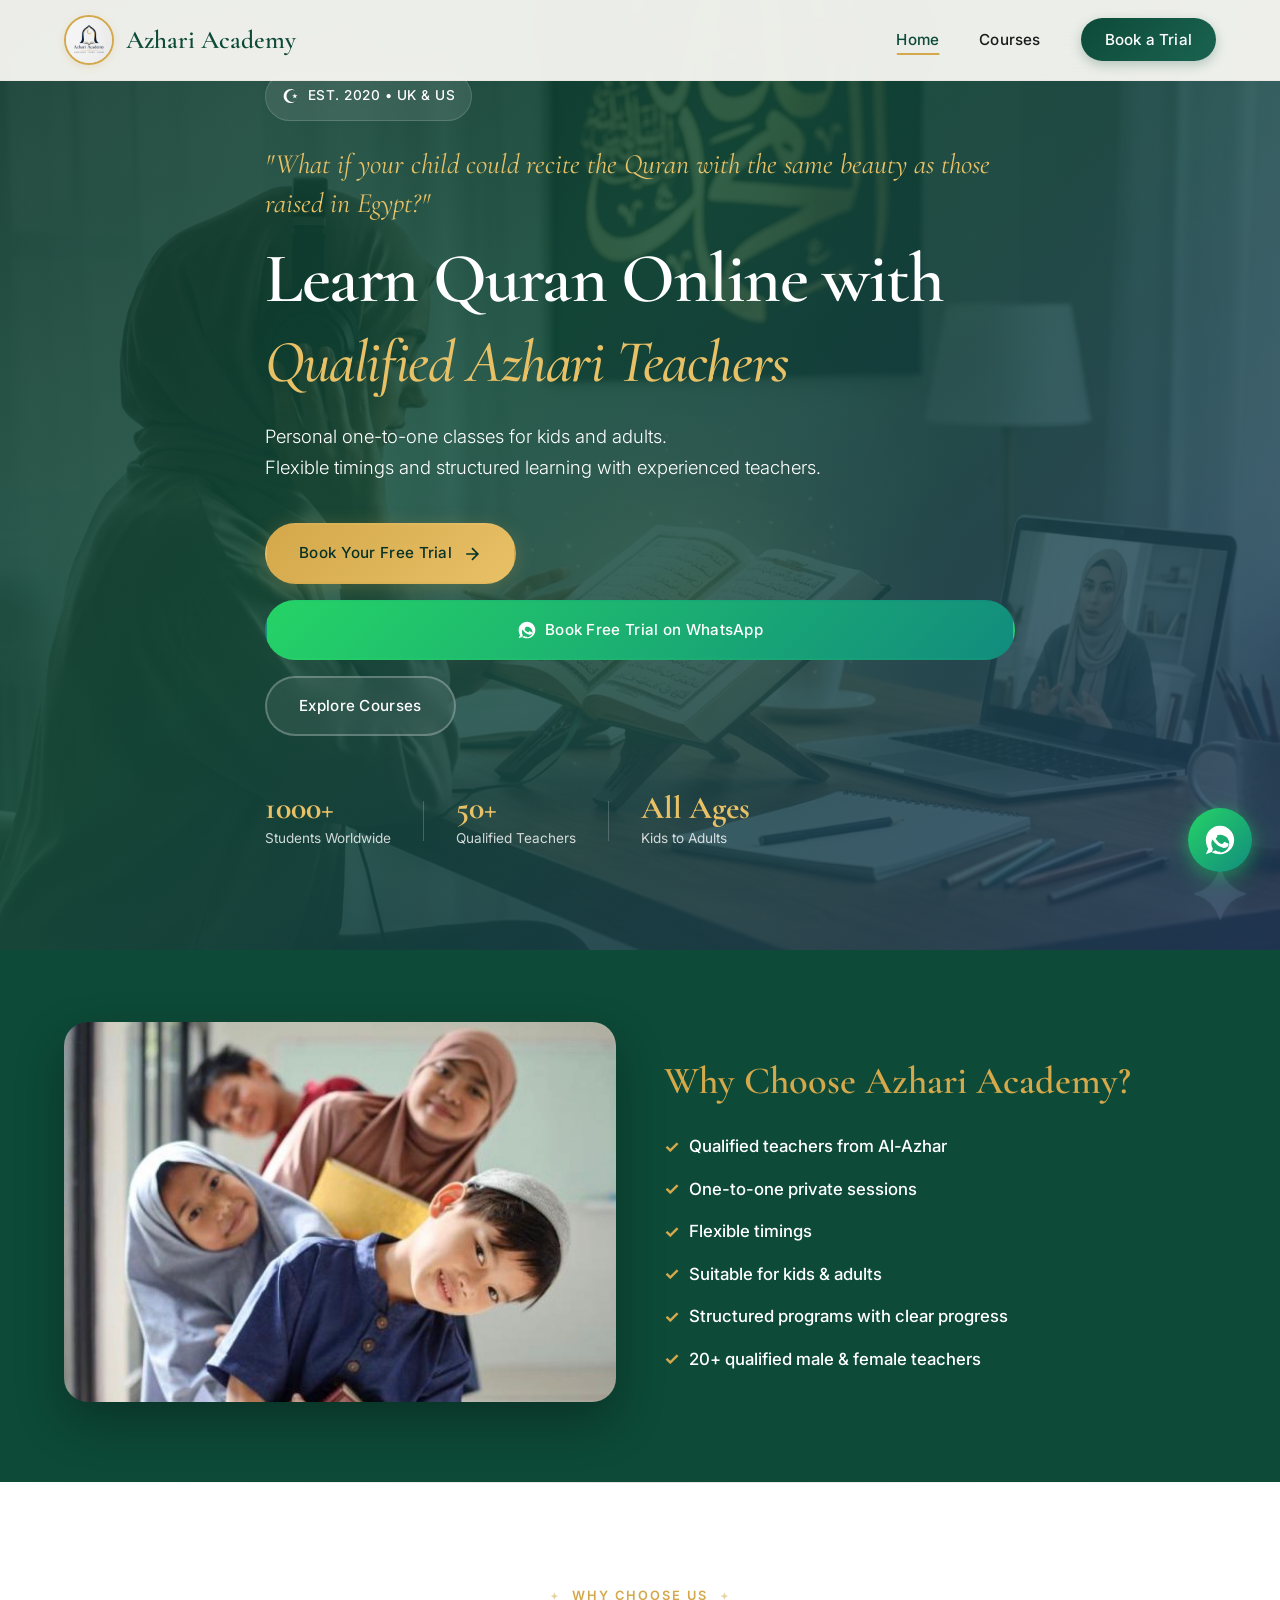
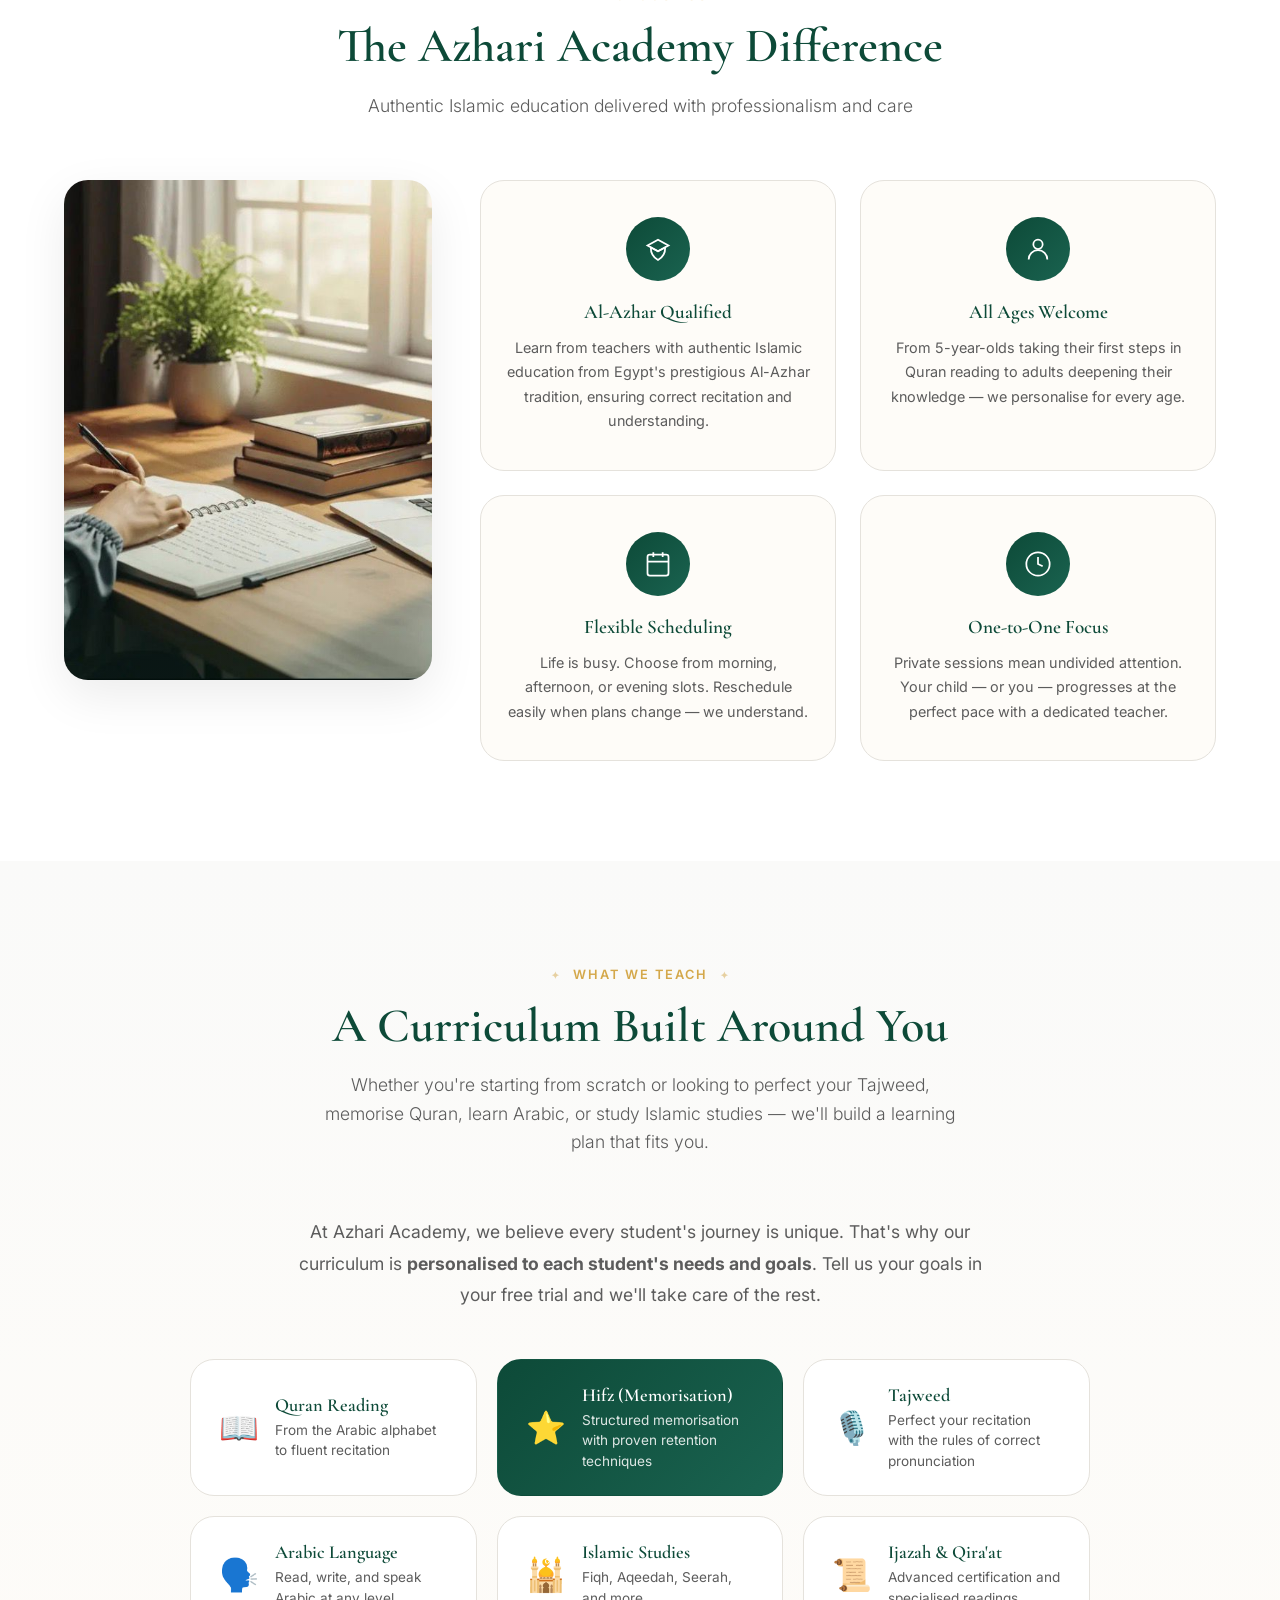
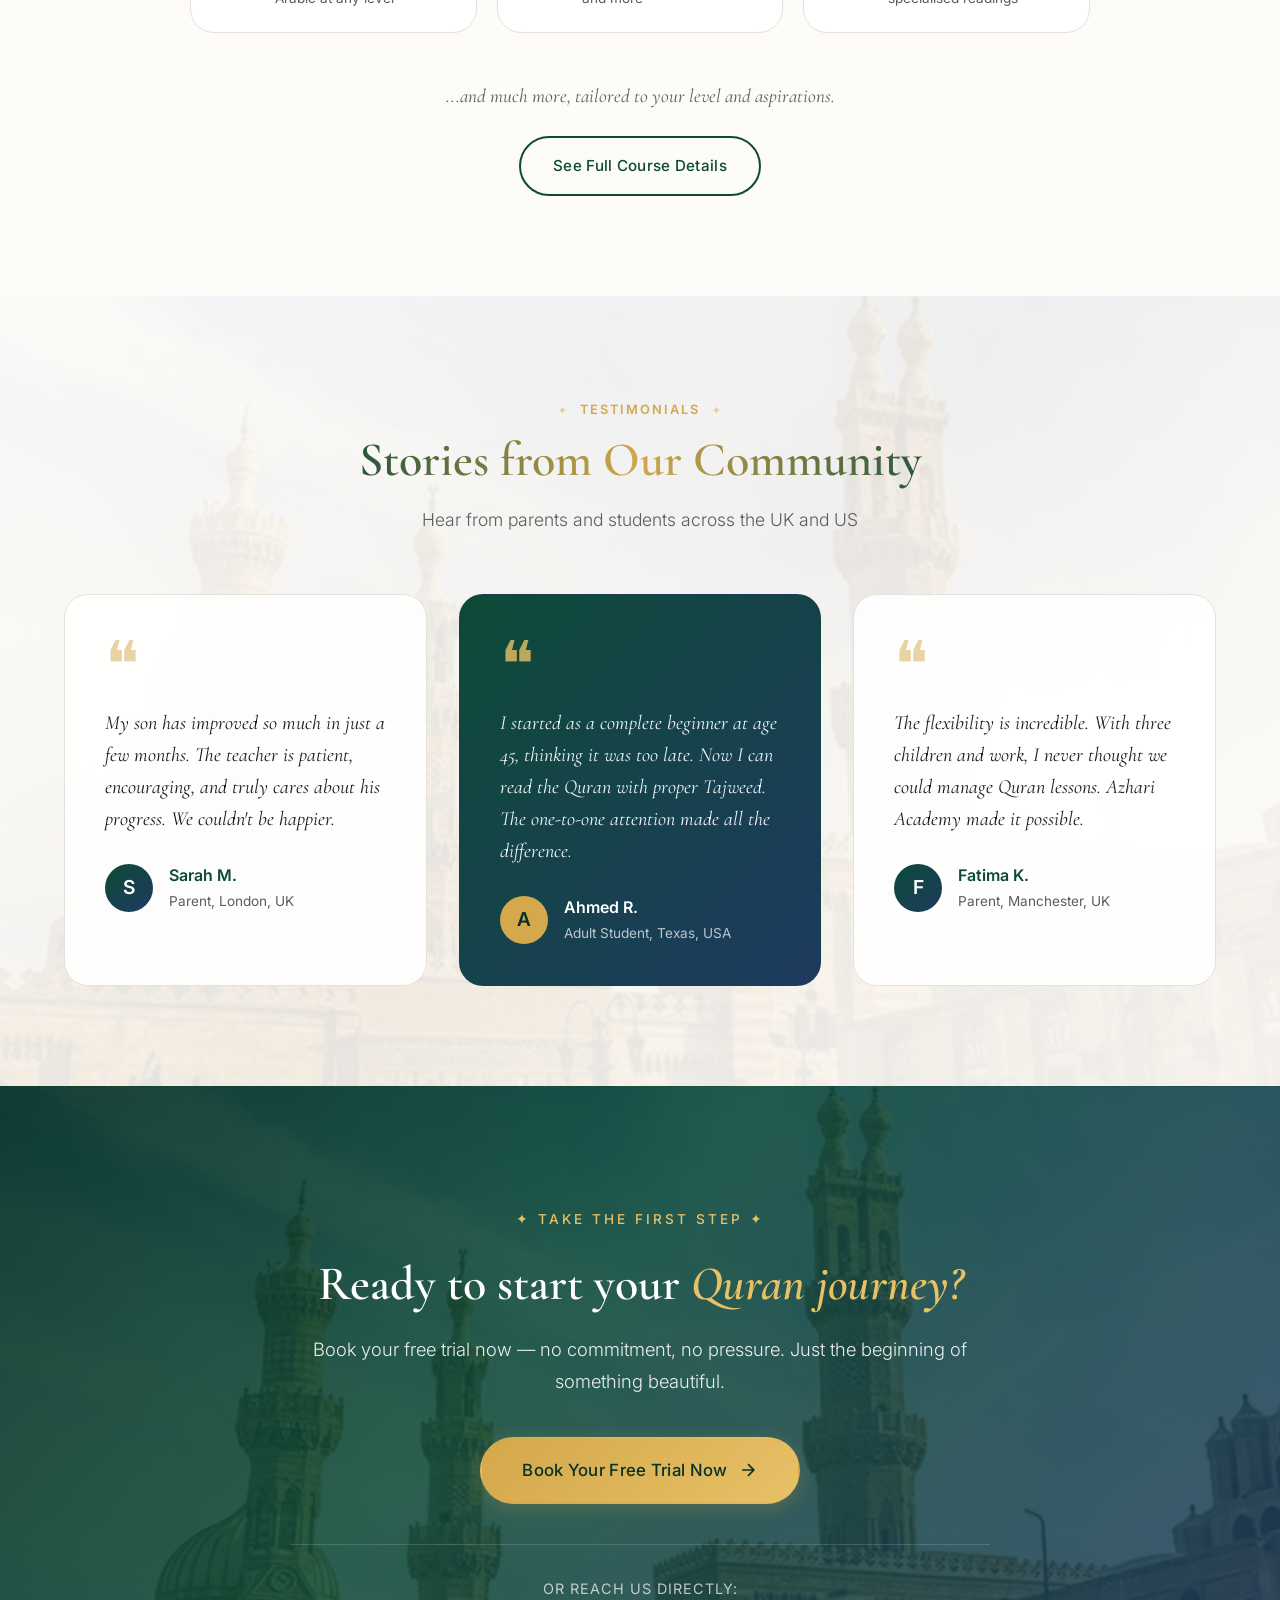
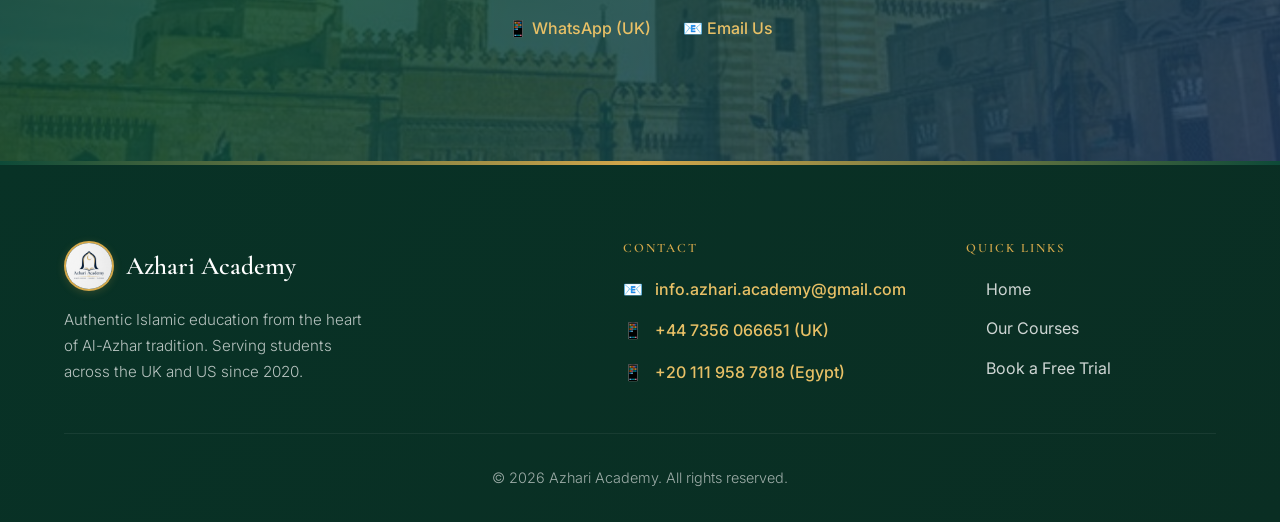
==== index.html @ 18306b1f "new changes" ====
<!DOCTYPE html>
<html lang="en">
<head>
    <meta charset="UTF-8">
    <meta name="viewport" content="width=device-width, initial-scale=1.0">
    <title>Azhari Academy — Learn Quran & Arabic Online</title>
    <meta name="description" content="Azhari Academy offers online Quran and Arabic courses with qualified Egyptian teachers. Book a free trial session today.">
    
    <!-- Open Graph -->
    <meta property="og:title" content="Azhari Academy — Learn Quran & Arabic Online">
    <meta property="og:description" content="Online Quran and Arabic courses with qualified Egyptian teachers. Free trial available.">
    <meta property="og:type" content="website">
    <meta property="og:url" content="https://azhariacademy.com">
    
    <link rel="stylesheet" href="css/style.css">
    <link rel="preconnect" href="https://fonts.googleapis.com">
    <link rel="preconnect" href="https://fonts.gstatic.com" crossorigin>
    <link href="https://fonts.googleapis.com/css2?family=Cormorant+Garamond:ital,wght@0,400;0,500;0,600;0,700;1,400&family=Inter:wght@300;400;500;600&family=Amiri:ital,wght@0,400;0,700;1,400&display=swap" rel="stylesheet">
</head>
<body>
    <!-- Navigation -->
    <nav class="navbar">
        <div class="container">
            <a href="index.html" class="logo">
                <img src="images/logo.jpeg" alt="Azhari Academy Logo" class="logo-img">
                <span class="logo-text">Azhari Academy</span>
            </a>
            <ul class="nav-links">
                <li><a href="index.html" class="active">Home</a></li>
                <li><a href="courses.html">Courses</a></li>
                <li><a href="book.html" class="btn-nav">Book a Trial</a></li>
            </ul>
            <button class="mobile-menu-btn" aria-label="Menu">☰</button>
        </div>
    </nav>

    <!-- Hero Section -->
    <section class="hero" id="hero">
        <div class="hero-bg-image" style="background-image: url('images/new_image_4.jpeg');"></div>
        <div class="hero-overlay-dark"></div>
        <div class="container">
            <div class="hero-content">
                <div class="hero-badge breathing float-gentle">
                    <span class="badge-icon">☪</span>
                    <span>Est. 2020 • UK & US</span>
                </div>
                <p class="hero-hook">"What if your child could recite the Quran with the same beauty as those raised in Egypt?"</p>
                <h1 class="text-reveal">Learn Quran Online with <span class="highlight">Qualified Azhari Teachers</span></h1>
                <p class="hero-subtitle">Personal one-to-one classes for kids and adults.<br>Flexible timings and structured learning with experienced teachers.</p>
                <div class="hero-cta">
                    <a href="book.html" class="btn btn-primary liquid-btn" id="hero-cta-primary">
                        <span>Book Your Free Trial</span>
                        <svg width="20" height="20" viewBox="0 0 24 24" fill="none" stroke="currentColor" stroke-width="2"><path d="M5 12h14M12 5l7 7-7 7"/></svg>
                    </a>
                    <a href="https://wa.me/447356066651" class="btn btn-whatsapp liquid-btn" id="hero-cta-whatsapp" target="_blank">
                        <svg width="20" height="20" viewBox="0 0 24 24" fill="currentColor"><path d="M17.472 14.382c-.297-.149-1.758-.867-2.03-.967-.273-.099-.471-.148-.67.15-.197.297-.767.966-.94 1.164-.173.199-.347.223-.644.075-.297-.15-1.255-.463-2.39-1.475-.883-.788-1.48-1.761-1.653-2.059-.173-.297-.018-.458.13-.606.134-.133.298-.347.446-.52.149-.174.198-.298.298-.497.099-.198.05-.371-.025-.52-.075-.149-.669-1.612-.916-2.207-.242-.579-.487-.5-.669-.51-.173-.008-.371-.01-.57-.01-.198 0-.52.074-.792.372-.272.297-1.04 1.016-1.04 2.479 0 1.462 1.065 2.875 1.213 3.074.149.198 2.096 3.2 5.077 4.487.709.306 1.262.489 1.694.625.712.227 1.36.195 1.871.118.571-.085 1.758-.719 2.006-1.413.248-.694.248-1.289.173-1.413-.074-.124-.272-.198-.57-.347m-5.421 5.839h-.004c-1.107 0-2.197-.294-3.152-.851l-.226-.134-2.347 1.21.625-2.421-.148-.236c-.589-.965-.903-2.091-.903-3.262 0-3.483 2.836-6.318 6.318-6.318 1.688 0 3.273.658 4.466 1.851 1.193 1.193 1.85 2.778 1.85 4.465 0 3.488-2.835 6.323-6.323 6.323M12 2C6.486 2 2 6.486 2 12c0 2.21.593 4.32 1.688 6.148L2 22l4.04-1.606C7.74 21.426 9.816 22 12 22c5.514 0 10-4.486 10-10S17.514 2 12 2"/></svg>
                        <span>Book Free Trial on WhatsApp</span>
                    </a>
                    <a href="courses.html" class="btn btn-secondary liquid-btn" id="hero-cta-secondary">
                        <span>Explore Courses</span>
                    </a>
                </div>
                <div class="hero-stats parallax-container">
                    <div class="stat depth-layer-1">
                        <span class="stat-number">1000+</span>
                        <span class="stat-label">Students Worldwide</span>
                    </div>
                    <div class="stat-divider depth-layer-2"></div>
                    <div class="stat depth-layer-3">
                        <span class="stat-number">50+</span>
                        <span class="stat-label">Qualified Teachers</span>
                    </div>
                    <div class="stat-divider depth-layer-2"></div>
                    <div class="stat depth-layer-1">
                        <span class="stat-number">All Ages</span>
                        <span class="stat-label">Kids to Adults</span>
                    </div>
                </div>
            </div>
        </div>
    </section>

    <!-- Why Choose Quick Section -->
    <section class="why-choose-quick" id="why-choose">
        <div class="container why-choose-inner">
            <div class="why-choose-image-col">
                <img src="images/new_image_2.jpeg" alt="Happy students learning with their teacher" loading="lazy">
            </div>
            <div class="why-choose-text-col">
                <h2>Why Choose Azhari Academy?</h2>
                <ul class="why-choose-list stagger-children">
                    <li>Qualified teachers from Al-Azhar</li>
                    <li>One-to-one private sessions</li>
                    <li>Flexible timings</li>
                    <li>Suitable for kids &amp; adults</li>
                    <li>Structured programs with clear progress</li>
                    <li>20+ qualified male &amp; female teachers</li>
                </ul>
            </div>
        </div>
    </section>

    <!-- Why Azhari Academy -->
    <section class="features" id="features">
        <div class="container">
            <div class="section-header">
                <span class="section-subtitle">Why Choose Us</span>
                <h2 class="section-title">The Azhari Academy Difference</h2>
                <p class="section-desc">Authentic Islamic education delivered with professionalism and care</p>
            </div>
            <div class="features-with-image">
                <div class="features-image-col">
                    <img src="images/new_image_1.jpeg" alt="Student studying Quran online" class="features-photo" loading="lazy">
                    <div class="features-image-overlay"></div>
                </div>
                <div class="features-grid stagger-children">
                    <div class="feature-card magnetic-btn" id="feature-azhar">
                        <div class="feature-icon-wrapper">
                            <div class="feature-icon">
                                <svg viewBox="0 0 24 24" fill="none" stroke="currentColor" stroke-width="1.5"><path d="M12 14l9-5-9-5-9 5 9 5z"/><path d="M12 14l6.16-3.422A12.083 12.083 0 0112 21.5a12.083 12.083 0 01-6.16-10.922L12 14z"/></svg>
                            </div>
                            <div class="feature-glow"></div>
                        </div>
                        <h3>Al-Azhar Qualified</h3>
                        <p>Learn from teachers with authentic Islamic education from Egypt's prestigious Al-Azhar tradition, ensuring correct recitation and understanding.</p>
                    </div>
                    <div class="feature-card magnetic-btn" id="feature-ages">
                        <div class="feature-icon-wrapper">
                            <div class="feature-icon">
                                <svg viewBox="0 0 24 24" fill="none" stroke="currentColor" stroke-width="1.5"><circle cx="12" cy="8" r="4"/><path d="M20 21a8 8 0 10-16 0"/></svg>
                            </div>
                            <div class="feature-glow"></div>
                        </div>
                        <h3>All Ages Welcome</h3>
                        <p>From 5-year-olds taking their first steps in Quran reading to adults deepening their knowledge — we personalise for every age.</p>
                    </div>
                    <div class="feature-card magnetic-btn" id="feature-schedule">
                        <div class="feature-icon-wrapper">
                            <div class="feature-icon">
                                <svg viewBox="0 0 24 24" fill="none" stroke="currentColor" stroke-width="1.5"><rect x="3" y="4" width="18" height="18" rx="2"/><path d="M16 2v4M8 2v4M3 10h18"/></svg>
                            </div>
                            <div class="feature-glow"></div>
                        </div>
                        <h3>Flexible Scheduling</h3>
                        <p>Life is busy. Choose from morning, afternoon, or evening slots. Reschedule easily when plans change — we understand.</p>
                    </div>
                    <div class="feature-card magnetic-btn" id="feature-one-to-one">
                        <div class="feature-icon-wrapper">
                            <div class="feature-icon">
                                <svg viewBox="0 0 24 24" fill="none" stroke="currentColor" stroke-width="1.5"><circle cx="12" cy="12" r="10"/><path d="M12 6v6l4 2"/></svg>
                            </div>
                            <div class="feature-glow"></div>
                        </div>
                        <h3>One-to-One Focus</h3>
                        <p>Private sessions mean undivided attention. Your child — or you — progresses at the perfect pace with a dedicated teacher.</p>
                    </div>
                </div>
            </div>
        </div>
    </section>

    <!-- Courses Overview — Open-ended, Personalised -->
    <section class="courses-preview" id="courses-preview">
        <div class="container">
            <div class="section-header">
                <span class="section-subtitle">What We Teach</span>
                <h2 class="section-title">A Curriculum Built Around You</h2>
                <p class="section-desc">Whether you're starting from scratch or looking to perfect your Tajweed, memorise Quran, learn Arabic, or study Islamic studies — we'll build a learning plan that fits you.</p>
            </div>
            <div class="courses-flexible">
                <div class="courses-intro-text">
                    <p>At Azhari Academy, we believe every student's journey is unique. That's why our curriculum is <strong>personalised to each student's needs and goals</strong>. Tell us your goals in your free trial and we'll take care of the rest.</p>
                </div>
                <div class="courses-tags-grid">
                    <div class="course-tag" id="tag-reading">
                        <div class="course-tag-icon">📖</div>
                        <div class="course-tag-info">
                            <h3>Quran Reading</h3>
                            <p>From the Arabic alphabet to fluent recitation</p>
                        </div>
                    </div>
                    <div class="course-tag featured" id="tag-hifz">
                        <div class="course-tag-icon">⭐</div>
                        <div class="course-tag-info">
                            <h3>Hifz (Memorisation)</h3>
                            <p>Structured memorisation with proven retention techniques</p>
                        </div>
                    </div>
                    <div class="course-tag" id="tag-tajweed">
                        <div class="course-tag-icon">🎙️</div>
                        <div class="course-tag-info">
                            <h3>Tajweed</h3>
                            <p>Perfect your recitation with the rules of correct pronunciation</p>
                        </div>
                    </div>
                    <div class="course-tag" id="tag-arabic">
                        <div class="course-tag-icon">🗣️</div>
                        <div class="course-tag-info">
                            <h3>Arabic Language</h3>
                            <p>Read, write, and speak Arabic at any level</p>
                        </div>
                    </div>
                    <div class="course-tag" id="tag-islamic">
                        <div class="course-tag-icon">🕌</div>
                        <div class="course-tag-info">
                            <h3>Islamic Studies</h3>
                            <p>Fiqh, Aqeedah, Seerah, and more</p>
                        </div>
                    </div>
                    <div class="course-tag" id="tag-ijazah">
                        <div class="course-tag-icon">📜</div>
                        <div class="course-tag-info">
                            <h3>Ijazah & Qira'at</h3>
                            <p>Advanced certification and specialised readings</p>
                        </div>
                    </div>
                </div>
                <div class="courses-more-cta">
                    <p class="courses-more-text">...and much more, tailored to your level and aspirations.</p>
                    <a href="courses.html" class="btn btn-outline" id="courses-explore-btn">See Full Course Details</a>
                </div>
            </div>
        </div>
    </section>

    <!-- Testimonials -->
    <section class="testimonials islamic-pattern-reveal" id="testimonials">
        <div class="testimonials-bg-image" style="background-image: url('images/new_image_3.jpeg');"></div>
        <div class="testimonials-bg-overlay"></div>
        <div class="container">
            <div class="section-header reveal-on-scroll">
                <span class="section-subtitle">Testimonials</span>
                <h2 class="section-title shimmer-text">Stories from Our Community</h2>
                <p class="section-desc">Hear from parents and students across the UK and US</p>
            </div>
            <div class="testimonials-grid stagger-children">
                <div class="testimonial-card magnetic-btn" id="testimonial-1">
                    <div class="testimonial-quote">❝</div>
                    <p class="testimonial-text">My son has improved so much in just a few months. The teacher is patient, encouraging, and truly cares about his progress. We couldn't be happier.</p>
                    <div class="testimonial-author">
                        <div class="author-avatar">S</div>
                        <div class="author-info">
                            <p class="author-name">Sarah M.</p>
                            <p class="author-location">Parent, London, UK</p>
                        </div>
                    </div>
                </div>
                <div class="testimonial-card featured magnetic-btn" id="testimonial-2">
                    <div class="testimonial-quote">❝</div>
                    <p class="testimonial-text">I started as a complete beginner at age 45, thinking it was too late. Now I can read the Quran with proper Tajweed. The one-to-one attention made all the difference.</p>
                    <div class="testimonial-author">
                        <div class="author-avatar">A</div>
                        <div class="author-info">
                            <p class="author-name">Ahmed R.</p>
                            <p class="author-location">Adult Student, Texas, USA</p>
                        </div>
                    </div>
                </div>
                <div class="testimonial-card magnetic-btn" id="testimonial-3">
                    <div class="testimonial-quote">❝</div>
                    <p class="testimonial-text">The flexibility is incredible. With three children and work, I never thought we could manage Quran lessons. Azhari Academy made it possible.</p>
                    <div class="testimonial-author">
                        <div class="author-avatar">F</div>
                        <div class="author-info">
                            <p class="author-name">Fatima K.</p>
                            <p class="author-location">Parent, Manchester, UK</p>
                        </div>
                    </div>
                </div>
            </div>
        </div>
    </section>

    <!-- Strong Closing CTA -->
    <section class="cta-final" id="cta-final">
        <div class="cta-final-bg" style="background-image: url('images/new_image_3.jpeg');"></div>
        <div class="cta-final-overlay"></div>
        <div class="container">
            <div class="cta-final-content">
                <span class="cta-final-badge">✦ Take the First Step ✦</span>
                <h2>Ready to start your <em>Quran journey?</em></h2>
                <p>Book your free trial now — no commitment, no pressure. Just the beginning of something beautiful.</p>
                <a href="book.html" class="btn btn-primary btn-large liquid-btn" id="cta-final-btn">
                    <span>Book Your Free Trial Now</span>
                    <svg width="20" height="20" viewBox="0 0 24 24" fill="none" stroke="currentColor" stroke-width="2"><path d="M5 12h14M12 5l7 7-7 7"/></svg>
                </a>
                <div class="cta-final-contact">
                    <p>Or reach us directly:</p>
                    <div class="cta-contact-links">
                        <a href="https://wa.me/447356066651" target="_blank">📱 WhatsApp (UK)</a>
                        <a href="mailto:info.azhari.academy@gmail.com">📧 Email Us</a>
                    </div>
                </div>
            </div>
        </div>
    </section>

    <!-- Footer -->
    <footer class="footer">
        <div class="container">
            <div class="footer-content">
                <div class="footer-brand">
                    <a href="index.html" class="logo">
                        <img src="images/logo.jpeg" alt="Azhari Academy Logo" class="logo-img">
                        <span class="logo-text">Azhari Academy</span>
                    </a>
                    <p class="tagline">Authentic Islamic education from the heart of Al-Azhar tradition. Serving students across the UK and US since 2020.</p>
                </div>
                <div class="footer-section">
                    <h4 class="footer-section-title">Contact</h4>
                    <div class="footer-contact">
                        <p>📧 <a href="mailto:info.azhari.academy@gmail.com">info.azhari.academy@gmail.com</a></p>
                        <p>📱 <a href="https://wa.me/447356066651" target="_blank">+44 7356 066651 (UK)</a></p>
                        <p>📱 <a href="https://wa.me/201119587818" target="_blank">+20 111 958 7818 (Egypt)</a></p>
                    </div>
                </div>
                <div class="footer-section">
                    <h4 class="footer-section-title">Quick Links</h4>
                    <div class="footer-links">
                        <a href="index.html">Home</a>
                        <a href="courses.html">Our Courses</a>
                        <a href="book.html">Book a Free Trial</a>
                    </div>
                </div>
            </div>
            <div class="footer-bottom">
                <p>&copy; 2026 Azhari Academy. All rights reserved.</p>
            </div>
        </div>
    </footer>

    <!-- Floating WhatsApp Button -->
    <a href="https://wa.me/447356066651" class="whatsapp-float" target="_blank" aria-label="Message us on WhatsApp">
        <svg viewBox="0 0 24 24" fill="currentColor">
            <path d="M17.472 14.382c-.297-.149-1.758-.867-2.03-.967-.273-.099-.471-.148-.67.15-.197.297-.767.966-.94 1.164-.173.199-.347.223-.644.075-.297-.15-1.255-.463-2.39-1.475-.883-.788-1.48-1.761-1.653-2.059-.173-.297-.018-.458.13-.606.134-.133.298-.347.446-.52.149-.174.198-.298.298-.497.099-.198.05-.371-.025-.52-.075-.149-.669-1.612-.916-2.207-.242-.579-.487-.5-.669-.51-.173-.008-.371-.01-.57-.01-.198 0-.52.074-.792.372-.272.297-1.04 1.016-1.04 2.479 0 1.462 1.065 2.875 1.213 3.074.149.198 2.096 3.2 5.077 4.487.709.306 1.262.489 1.694.625.712.227 1.36.195 1.871.118.571-.085 1.758-.719 2.006-1.413.248-.694.248-1.289.173-1.413-.074-.124-.272-.198-.57-.347m-5.421 5.839h-.004c-1.107 0-2.197-.294-3.152-.851l-.226-.134-2.347 1.21.625-2.421-.148-.236c-.589-.965-.903-2.091-.903-3.262 0-3.483 2.836-6.318 6.318-6.318 1.688 0 3.273.658 4.466 1.851 1.193 1.193 1.85 2.778 1.85 4.465 0 3.488-2.835 6.323-6.323 6.323M12 2C6.486 2 2 6.486 2 12c0 2.21.593 4.32 1.688 6.148L2 22l4.04-1.606C7.74 21.426 9.816 22 12 22c5.514 0 10-4.486 10-10S17.514 2 12 2"/>
        </svg>
    </a>

    <script src="js/main.js"></script>
</body>
</html>
---- css/style.css ----
/* ===== CSS Variables ===== */
:root {
    --color-primary: #0d4a38;
    --color-primary-dark: #083226;
    --color-primary-light: #1a6350;
    --color-secondary: #d4a84b;
    --color-secondary-light: #e8c066;
    --color-accent: #1e3a5f;
    --color-bg: #fafaf9;
    --color-bg-alt: #f5f3f0;
    --color-cream: #fefcf8;
    --color-text: #1a1a1a;
    --color-text-light: #5c5c5c;
    --color-white: #ffffff;
    --color-border: #e5e2dc;
    
    --font-heading: 'Cormorant Garamond', 'Scheherazade New', Georgia, serif;
    --font-body: 'Inter', -apple-system, BlinkMacSystemFont, sans-serif;
    
    --shadow-sm: 0 2px 8px rgba(0,0,0,0.04);
    --shadow-md: 0 8px 24px rgba(0,0,0,0.06);
    --shadow-lg: 0 16px 48px rgba(0,0,0,0.08);
    --shadow-gold: 0 4px 20px rgba(212,168,75,0.25);
    
    --radius-sm: 8px;
    --radius-md: 16px;
    --radius-lg: 24px;
    
    --transition: all 0.3s cubic-bezier(0.4, 0, 0.2, 1);
}

*, *::before, *::after {
    box-sizing: border-box;
    margin: 0;
    padding: 0;
}

html {
    scroll-behavior: smooth;
}

body {
    font-family: var(--font-body);
    font-size: 16px;
    line-height: 1.6;
    color: var(--color-text);
    background: var(--color-bg);
}

.container {
    max-width: 1200px;
    margin: 0 auto;
    padding: 0 24px;
}

h1, h2, h3, h4 {
    font-family: var(--font-heading);
    font-weight: 600;
    line-height: 1.2;
}

a {
    text-decoration: none;
    color: inherit;
}

/* ===== Navigation ===== */
.navbar {
    position: fixed;
    top: 0;
    left: 0;
    right: 0;
    background: rgba(254,252,248,0.92);
    backdrop-filter: blur(20px);
    z-index: 1000;
    border-bottom: 1px solid rgba(229,226,220,0.5);
}

.navbar .container {
    display: flex;
    justify-content: space-between;
    align-items: center;
    height: 80px;
}

.logo {
    display: flex;
    align-items: center;
    gap: 12px;
    font-family: var(--font-heading);
    font-size: 1.6rem;
    font-weight: 600;
    color: var(--color-primary);
    transition: var(--transition);
}

.logo:hover {
    transform: scale(1.02);
}

/* Logo Image — replaces the old icon span */
.logo-img {
    width: 50px;
    height: 50px;
    border-radius: 50%;
    object-fit: cover;
    border: 2px solid var(--color-secondary);
    box-shadow: 0 2px 8px rgba(212,168,75,0.2);
}

/* Hide old logo-icon if it's still in the HTML */
.logo-icon {
    display: none;
}

.nav-links {
    display: flex;
    list-style: none;
    gap: 40px;
    align-items: center;
}

.nav-links a {
    font-weight: 500;
    color: var(--color-text);
    transition: var(--transition);
    position: relative;
    font-size: 0.95rem;
    letter-spacing: 0.2px;
}

.nav-links a:hover,
.nav-links a.active {
    color: var(--color-primary);
}

.nav-links a::after {
    content: '';
    position: absolute;
    bottom: -6px;
    left: 50%;
    width: 0;
    height: 2px;
    background: var(--color-secondary);
    transition: var(--transition);
    transform: translateX(-50%);
    border-radius: 1px;
}

.nav-links a:hover::after,
.nav-links a.active::after {
    width: 100%;
}

.btn-nav {
    background: linear-gradient(135deg, var(--color-primary) 0%, var(--color-primary-light) 100%);
    color: var(--color-white) !important;
    padding: 12px 24px;
    border-radius: 50px;
    box-shadow: 0 4px 12px rgba(13,74,56,0.25);
}

.btn-nav::after {
    display: none !important;
}

.btn-nav:hover {
    background: var(--color-primary-dark);
    transform: translateY(-2px);
    box-shadow: 0 6px 16px rgba(13,74,56,0.35);
}

.mobile-menu-btn {
    display: none;
    background: none;
    border: none;
    font-size: 1.5rem;
    cursor: pointer;
    color: var(--color-primary);
    width: 44px;
    height: 44px;
    border-radius: 50%;
    transition: var(--transition);
}

.mobile-menu-btn:hover {
    background: var(--color-bg-alt);
}

/* ===== Hero Section with Background Image ===== */
.hero {
    position: relative;
    min-height: 100vh;
    display: flex;
    align-items: center;
    padding-top: 72px;
    overflow: hidden;
}

/* Background image */
.hero-bg-image {
    position: absolute;
    inset: 0;
    background-size: cover;
    background-position: center;
    background-repeat: no-repeat;
    z-index: 0;
}

/* Dark overlay for text readability */
.hero-overlay-dark {
    position: absolute;
    inset: 0;
    background: linear-gradient(
        135deg,
        rgba(8,50,38,0.88) 0%,
        rgba(13,74,56,0.82) 40%,
        rgba(30,58,95,0.78) 100%
    );
    z-index: 1;
}

.hero .container {
    position: relative;
    z-index: 2;
}

.hero-content {
    max-width: 750px;
    color: var(--color-white);
}

.hero-badge {
    display: inline-flex;
    align-items: center;
    gap: 8px;
    background: rgba(255,255,255,0.1);
    backdrop-filter: blur(10px);
    padding: 8px 16px;
    border-radius: 50px;
    font-size: 0.85rem;
    font-weight: 500;
    letter-spacing: 0.5px;
    text-transform: uppercase;
    margin-bottom: 24px;
    border: 1px solid rgba(255,255,255,0.15);
}

.hero-badge .badge-icon {
    font-size: 1.2rem;
}

/* Emotional hook text */
.hero-hook {
    font-family: var(--font-heading);
    font-size: clamp(1.3rem, 2.5vw, 1.75rem);
    font-style: italic;
    color: var(--color-secondary-light);
    margin-bottom: 16px;
    line-height: 1.4;
    opacity: 0.95;
    font-weight: 400;
}

.hero h1 {
    font-size: clamp(2.75rem, 5.5vw, 4.5rem);
    font-weight: 600;
    margin-bottom: 24px;
    line-height: 1.15;
    letter-spacing: -0.02em;
}

.hero h1 .highlight {
    display: block;
    font-style: italic;
    font-weight: 500;
    color: var(--color-secondary-light);
    font-size: 0.85em;
    margin-top: 8px;
}

.hero-subtitle {
    font-size: 1.15rem;
    opacity: 0.9;
    margin-bottom: 40px;
    max-width: 580px;
    font-weight: 300;
    line-height: 1.7;
}

.hero-cta {
    display: flex;
    gap: 16px;
    flex-wrap: wrap;
    margin-bottom: 56px;
}

/* Hero Stats */
.hero-stats {
    display: flex;
    align-items: center;
    gap: 32px;
    flex-wrap: wrap;
}

.stat {
    display: flex;
    flex-direction: column;
    gap: 4px;
}

.stat-number {
    font-family: var(--font-heading);
    font-size: 2rem;
    font-weight: 700;
    color: var(--color-secondary-light);
    line-height: 1;
}

.stat-label {
    font-size: 0.85rem;
    opacity: 0.8;
    font-weight: 400;
}

.stat-divider {
    width: 1px;
    height: 40px;
    background: rgba(255,255,255,0.2);
}

/* ===== Buttons ===== */
.btn {
    display: inline-flex;
    align-items: center;
    justify-content: center;
    gap: 10px;
    padding: 16px 32px;
    font-family: var(--font-body);
    font-size: 0.95rem;
    font-weight: 500;
    border-radius: 50px;
    border: 2px solid transparent;
    cursor: pointer;
    transition: var(--transition);
    letter-spacing: 0.3px;
    position: relative;
    overflow: hidden;
}

.btn::before {
    content: '';
    position: absolute;
    inset: 0;
    background: linear-gradient(45deg, transparent 30%, rgba(255,255,255,0.2) 50%, transparent 70%);
    transform: translateX(-100%);
    transition: transform 0.6s ease;
}

.btn:hover::before {
    transform: translateX(100%);
}

.btn-primary {
    background: linear-gradient(135deg, var(--color-secondary) 0%, var(--color-secondary-light) 100%);
    color: var(--color-primary-dark);
    border-color: transparent;
    box-shadow: var(--shadow-gold);
}

.btn-primary:hover {
    transform: translateY(-3px);
    box-shadow: 0 8px 30px rgba(212,168,75,0.4);
}

.btn-secondary {
    background: rgba(255,255,255,0.08);
    backdrop-filter: blur(10px);
    color: var(--color-white);
    border-color: rgba(255,255,255,0.25);
}

.btn-secondary:hover {
    background: rgba(255,255,255,0.15);
    border-color: rgba(255,255,255,0.4);
    transform: translateY(-3px);
}

.btn-outline {
    background: transparent;
    color: var(--color-primary);
    border-color: var(--color-primary);
}

.btn-outline:hover {
    background: var(--color-primary);
    color: var(--color-white);
    transform: translateY(-2px);
}

.btn-large {
    padding: 18px 40px;
    font-size: 1.05rem;
}

.btn-submit {
    width: 100%;
    padding: 18px;
    font-size: 1.05rem;
}

.btn-whatsapp {
    width: 100%;
    background: linear-gradient(135deg, #25D366 0%, #128C7E 100%);
    color: white;
    border-color: transparent;
}

.btn-whatsapp:hover {
    transform: translateY(-2px);
    box-shadow: 0 8px 20px rgba(37,211,102,0.3);
}

/* ===== Section Styles ===== */
section {
    padding: 100px 0;
}

.section-header {
    text-align: center;
    max-width: 650px;
    margin: 0 auto 60px;
}

.section-subtitle {
    display: inline-block;
    font-size: 0.8rem;
    font-weight: 600;
    text-transform: uppercase;
    letter-spacing: 2px;
    color: var(--color-secondary);
    margin-bottom: 12px;
    position: relative;
}

.section-subtitle::before,
.section-subtitle::after {
    content: '✦';
    margin: 0 12px;
    opacity: 0.5;
    font-size: 0.6rem;
}

.section-title {
    font-size: clamp(2rem, 4vw, 3rem);
    color: var(--color-primary);
    margin-bottom: 16px;
    font-weight: 600;
}

.section-desc {
    color: var(--color-text-light);
    font-size: 1.1rem;
    font-weight: 300;
    line-height: 1.6;
}

/* ===== Features Section with Image ===== */
.features {
    background: var(--color-white);
    position: relative;
}

.features::before {
    content: '';
    position: absolute;
    top: 0;
    left: 0;
    right: 0;
    height: 1px;
    background: linear-gradient(90deg, transparent, var(--color-border), transparent);
}

.features-with-image {
    display: grid;
    grid-template-columns: 1fr 2fr;
    gap: 48px;
    align-items: start;
}

.features-image-col {
    position: relative;
    border-radius: var(--radius-lg);
    overflow: hidden;
    box-shadow: var(--shadow-lg);
}

.features-photo {
    width: 100%;
    height: 100%;
    min-height: 500px;
    object-fit: cover;
    display: block;
}

.features-image-overlay {
    position: absolute;
    inset: 0;
    background: linear-gradient(to top, rgba(13,74,56,0.2) 0%, transparent 50%);
}

.features-grid {
    display: grid;
    grid-template-columns: repeat(2, 1fr);
    gap: 24px;
}

.feature-card {
    text-align: center;
    padding: 36px 24px;
    border-radius: var(--radius-lg);
    background: var(--color-cream);
    border: 1px solid var(--color-border);
    transition: var(--transition);
    position: relative;
    overflow: hidden;
}

.feature-card::before {
    content: '';
    position: absolute;
    top: 0;
    left: 0;
    right: 0;
    height: 4px;
    background: linear-gradient(90deg, var(--color-primary), var(--color-secondary));
    transform: scaleX(0);
    transition: transform 0.4s ease;
}

.feature-card:hover {
    transform: translateY(-8px);
    box-shadow: var(--shadow-lg);
    border-color: transparent;
}

.feature-card:hover::before {
    transform: scaleX(1);
}

.feature-icon-wrapper {
    position: relative;
    display: inline-block;
    margin-bottom: 20px;
}

.feature-icon {
    width: 64px;
    height: 64px;
    background: linear-gradient(135deg, var(--color-primary) 0%, var(--color-primary-light) 100%);
    border-radius: 50%;
    display: flex;
    align-items: center;
    justify-content: center;
    color: white;
    position: relative;
    z-index: 1;
}

.feature-icon svg {
    width: 28px;
    height: 28px;
}

.feature-glow {
    position: absolute;
    inset: -8px;
    background: var(--color-secondary);
    border-radius: 50%;
    opacity: 0;
    filter: blur(20px);
    transition: opacity 0.4s ease;
}

.feature-card:hover .feature-glow {
    opacity: 0.3;
}

.feature-card h3 {
    font-size: 1.2rem;
    color: var(--color-primary);
    margin-bottom: 12px;
    font-weight: 600;
}

.feature-card p {
    color: var(--color-text-light);
    font-size: 0.9rem;
    line-height: 1.7;
    font-weight: 400;
}

/* ===== Courses Preview — Flexible Tags Layout ===== */
.courses-preview {
    background: linear-gradient(180deg, var(--color-bg) 0%, var(--color-cream) 100%);
    position: relative;
}

.courses-flexible {
    max-width: 900px;
    margin: 0 auto;
}

.courses-intro-text {
    text-align: center;
    margin-bottom: 48px;
}

.courses-intro-text p {
    font-size: 1.1rem;
    color: var(--color-text-light);
    line-height: 1.8;
    max-width: 700px;
    margin: 0 auto;
}

.courses-tags-grid {
    display: grid;
    grid-template-columns: repeat(auto-fit, minmax(260px, 1fr));
    gap: 20px;
    margin-bottom: 48px;
}

.course-tag {
    display: flex;
    align-items: center;
    gap: 16px;
    padding: 24px 28px;
    background: var(--color-white);
    border-radius: var(--radius-lg);
    border: 1px solid var(--color-border);
    transition: var(--transition);
    cursor: default;
}

.course-tag:hover {
    transform: translateY(-4px);
    box-shadow: var(--shadow-md);
    border-color: var(--color-secondary);
}

.course-tag.featured {
    background: linear-gradient(135deg, var(--color-primary) 0%, var(--color-primary-light) 100%);
    color: white;
    border-color: transparent;
}

.course-tag.featured h3,
.course-tag.featured p {
    color: white;
}

.course-tag.featured p {
    opacity: 0.85;
}

.course-tag-icon {
    font-size: 2rem;
    flex-shrink: 0;
}

.course-tag-info h3 {
    font-size: 1.15rem;
    color: var(--color-primary);
    margin-bottom: 4px;
    font-weight: 600;
}

.course-tag-info p {
    font-size: 0.85rem;
    color: var(--color-text-light);
    line-height: 1.5;
    font-weight: 400;
}

.courses-more-cta {
    text-align: center;
}

.courses-more-text {
    font-family: var(--font-heading);
    font-size: 1.2rem;
    font-style: italic;
    color: var(--color-text-light);
    margin-bottom: 24px;
}

/* ===== Testimonials with Background Image ===== */
.testimonials {
    position: relative;
    overflow: hidden;
}

.testimonials-bg-image {
    position: absolute;
    inset: 0;
    background-size: cover;
    background-position: center;
    z-index: 0;
}

.testimonials-bg-overlay {
    position: absolute;
    inset: 0;
    background: linear-gradient(
        135deg,
        rgba(254,252,248,0.95) 0%,
        rgba(245,243,240,0.92) 50%,
        rgba(254,252,248,0.95) 100%
    );
    z-index: 1;
}

.testimonials .container {
    position: relative;
    z-index: 2;
}

.testimonials-grid {
    display: grid;
    grid-template-columns: repeat(auto-fit, minmax(340px, 1fr));
    gap: 32px;
}

.testimonial-card {
    background: rgba(255,255,255,0.9);
    backdrop-filter: blur(10px);
    padding: 40px;
    border-radius: var(--radius-lg);
    border: 1px solid var(--color-border);
    position: relative;
    transition: var(--transition);
}

.testimonial-card.featured {
    background: linear-gradient(135deg, var(--color-primary) 0%, var(--color-accent) 100%);
    color: white;
    border-color: transparent;
    transform: scale(1.02);
}

.testimonial-card:hover {
    transform: translateY(-4px);
    box-shadow: var(--shadow-md);
}

.testimonial-card.featured:hover {
    transform: scale(1.02) translateY(-4px);
}

.testimonial-quote {
    font-size: 4rem;
    line-height: 1;
    color: var(--color-secondary);
    opacity: 0.5;
    margin-bottom: 8px;
    font-family: var(--font-heading);
}

.testimonial-card.featured .testimonial-quote {
    color: var(--color-secondary-light);
    opacity: 0.8;
}

.testimonial-text {
    font-family: var(--font-heading);
    font-size: 1.25rem;
    font-style: italic;
    color: var(--color-text);
    margin-bottom: 28px;
    line-height: 1.6;
}

.testimonial-card.featured .testimonial-text {
    color: rgba(255,255,255,0.95);
}

.testimonial-author {
    display: flex;
    align-items: center;
    gap: 16px;
}

.author-avatar {
    width: 48px;
    height: 48px;
    background: linear-gradient(135deg, var(--color-primary) 0%, var(--color-accent) 100%);
    color: white;
    border-radius: 50%;
    display: flex;
    align-items: center;
    justify-content: center;
    font-weight: 600;
    font-size: 1.2rem;
}

.testimonial-card.featured .author-avatar {
    background: var(--color-secondary);
    color: var(--color-primary-dark);
}

.author-name {
    font-weight: 600;
    color: var(--color-primary);
    margin-bottom: 2px;
}

.testimonial-card.featured .author-name {
    color: white;
}

.author-location {
    font-size: 0.85rem;
    color: var(--color-text-light);
}

.testimonial-card.featured .author-location {
    color: rgba(255,255,255,0.7);
}

/* ===== Strong Closing CTA Section ===== */
.cta-final {
    position: relative;
    overflow: hidden;
    padding: 120px 0;
}

.cta-final-bg {
    position: absolute;
    inset: 0;
    background-size: cover;
    background-position: center;
    z-index: 0;
}

.cta-final-overlay {
    position: absolute;
    inset: 0;
    background: linear-gradient(
        135deg,
        rgba(8,50,38,0.92) 0%,
        rgba(13,74,56,0.88) 40%,
        rgba(30,58,95,0.85) 100%
    );
    z-index: 1;
}

.cta-final .container {
    position: relative;
    z-index: 2;
}

.cta-final-content {
    text-align: center;
    color: var(--color-white);
    max-width: 700px;
    margin: 0 auto;
}

.cta-final-badge {
    display: inline-block;
    font-size: 0.85rem;
    font-weight: 500;
    letter-spacing: 3px;
    text-transform: uppercase;
    color: var(--color-secondary-light);
    margin-bottom: 24px;
}

.cta-final-content h2 {
    font-size: clamp(2rem, 4vw, 3rem);
    font-weight: 600;
    margin-bottom: 20px;
    line-height: 1.25;
    color: var(--color-white);
}

.cta-final-content h2 em {
    color: var(--color-secondary-light);
    font-style: italic;
}

.cta-final-content > p {
    font-size: 1.15rem;
    opacity: 0.9;
    margin-bottom: 40px;
    font-weight: 300;
    line-height: 1.7;
}

.cta-final-contact {
    margin-top: 40px;
    padding-top: 32px;
    border-top: 1px solid rgba(255,255,255,0.15);
}

.cta-final-contact > p {
    font-size: 0.9rem;
    opacity: 0.7;
    margin-bottom: 16px;
    text-transform: uppercase;
    letter-spacing: 1px;
}

.cta-contact-links {
    display: flex;
    justify-content: center;
    gap: 32px;
    flex-wrap: wrap;
}

.cta-contact-links a {
    color: var(--color-secondary-light);
    font-weight: 500;
    transition: var(--transition);
    font-size: 1rem;
}

.cta-contact-links a:hover {
    color: var(--color-white);
}

/* ===== Old CTA Banner (keep for backwards compat) ===== */
.cta-banner {
    background: linear-gradient(135deg, var(--color-primary) 0%, var(--color-accent) 50%, var(--color-primary-dark) 100%);
    color: var(--color-white);
    text-align: center;
    padding: 100px 24px;
    position: relative;
    overflow: hidden;
}

.cta-banner .container {
    position: relative;
    z-index: 1;
}

.cta-banner h2 {
    font-size: clamp(2rem, 4vw, 3rem);
    margin-bottom: 16px;
    font-weight: 600;
}

.cta-banner p {
    font-size: 1.15rem;
    opacity: 0.9;
    margin-bottom: 36px;
    max-width: 500px;
    margin-left: auto;
    margin-right: auto;
    font-weight: 300;
}

/* ===== Page Header with Background Image ===== */
.page-header {
    position: relative;
    color: var(--color-white);
    padding: 160px 0 80px;
    text-align: center;
    overflow: hidden;
}

.page-header-bg-image {
    position: absolute;
    inset: 0;
    background-size: cover;
    background-position: center;
    z-index: 0;
}

.page-header-overlay {
    position: absolute;
    inset: 0;
    background: linear-gradient(
        135deg,
        rgba(8,50,38,0.9) 0%,
        rgba(13,74,56,0.85) 50%,
        rgba(30,58,95,0.82) 100%
    );
    z-index: 1;
}

/* Old page-header-bg for backwards compat */
.page-header-bg {
    position: absolute;
    inset: 0;
    background: linear-gradient(135deg, var(--color-primary-dark) 0%, var(--color-primary) 50%, var(--color-accent) 100%);
    z-index: 0;
}

.page-header::after {
    content: '';
    position: absolute;
    bottom: 0;
    left: 0;
    right: 0;
    height: 100px;
    background: linear-gradient(to top, var(--color-bg), transparent);
    z-index: 2;
}

.page-header .container {
    position: relative;
    z-index: 3;
}

.page-subtitle {
    display: inline-block;
    font-size: 0.8rem;
    font-weight: 600;
    text-transform: uppercase;
    letter-spacing: 3px;
    color: var(--color-secondary-light);
    margin-bottom: 16px;
}

.page-header h1 {
    font-size: clamp(2.25rem, 5vw, 3.5rem);
    margin-bottom: 20px;
    font-weight: 600;
    letter-spacing: -0.01em;
}

.page-header p {
    font-size: 1.15rem;
    opacity: 0.9;
    max-width: 600px;
    margin: 0 auto;
    font-weight: 300;
}

/* ===== Courses Approach Section ===== */
.courses-approach {
    background: var(--color-white);
    padding: 100px 0;
}

.approach-grid {
    display: grid;
    grid-template-columns: 1fr 1.3fr;
    gap: 60px;
    align-items: center;
}

.approach-image {
    border-radius: var(--radius-lg);
    overflow: hidden;
    box-shadow: var(--shadow-lg);
}

.approach-image img {
    width: 100%;
    height: 400px;
    object-fit: cover;
    display: block;
}

.approach-text h2 {
    font-size: clamp(1.8rem, 3vw, 2.5rem);
    color: var(--color-primary);
    margin-bottom: 20px;
}

.approach-text h2 em {
    color: var(--color-secondary);
    font-style: italic;
}

.approach-text p {
    color: var(--color-text-light);
    font-size: 1.05rem;
    line-height: 1.8;
    margin-bottom: 20px;
}

.approach-text .btn {
    margin-top: 12px;
}

/* ===== Courses Full Page ===== */
.courses-full {
    background: var(--color-bg);
}

.courses-detailed {
    display: flex;
    flex-direction: column;
    gap: 32px;
}

.course-detailed-card {
    display: grid;
    grid-template-columns: 80px 1fr;
    gap: 32px;
    background: var(--color-white);
    padding: 40px;
    border-radius: var(--radius-lg);
    box-shadow: var(--shadow-sm);
    transition: var(--transition);
}

.course-detailed-card:hover {
    box-shadow: var(--shadow-md);
}

.course-number {
    font-family: var(--font-heading);
    font-size: 3rem;
    font-weight: 700;
    color: var(--color-secondary);
    line-height: 1;
}

.course-info h2 {
    color: var(--color-primary);
    font-size: 1.6rem;
    margin-bottom: 12px;
}

.course-info p {
    color: var(--color-text-light);
    margin-bottom: 20px;
    line-height: 1.7;
}

.courses-flexible-note {
    margin-top: 48px;
    padding: 28px 36px;
    background: linear-gradient(135deg, var(--color-cream) 0%, rgba(212,168,75,0.08) 100%);
    border-radius: var(--radius-lg);
    border: 1px solid var(--color-border);
    text-align: center;
}

.courses-flexible-note p {
    font-size: 1.05rem;
    color: var(--color-text);
    line-height: 1.7;
}

/* ===== CTA Section ===== */
.cta-section {
    background: var(--color-bg-alt);
    text-align: center;
    padding: 60px 24px;
}

.cta-section h2 {
    color: var(--color-primary);
    font-size: 1.75rem;
    margin-bottom: 12px;
}

.cta-section p {
    color: var(--color-text-light);
    margin-bottom: 28px;
}

/* ===== Booking Section ===== */
.booking-section {
    background: linear-gradient(180deg, var(--color-bg) 0%, var(--color-cream) 100%);
    padding: 60px 0 100px;
}

.booking-grid {
    display: grid;
    grid-template-columns: 1.2fr 0.8fr;
    gap: 48px;
    align-items: start;
}

.booking-form-container {
    background: var(--color-white);
    padding: 48px;
    border-radius: var(--radius-lg);
    box-shadow: var(--shadow-md);
    border: 1px solid var(--color-border);
}

.form-group {
    margin-bottom: 28px;
}

.form-group label {
    display: block;
    font-weight: 500;
    margin-bottom: 10px;
    color: var(--color-text);
    font-size: 0.95rem;
}

.form-group input,
.form-group select,
.form-group textarea {
    width: 100%;
    padding: 14px 18px;
    border: 2px solid var(--color-border);
    border-radius: var(--radius-md);
    font-family: var(--font-body);
    font-size: 1rem;
    transition: var(--transition);
    background: var(--color-cream);
}

.form-group input:focus,
.form-group select:focus,
.form-group textarea:focus {
    outline: none;
    border-color: var(--color-primary);
    background: var(--color-white);
    box-shadow: 0 0 0 4px rgba(13,74,56,0.06);
}

.checkbox-group {
    display: grid;
    grid-template-columns: repeat(auto-fit, minmax(130px, 1fr));
    gap: 14px;
}

.checkbox-label {
    display: flex;
    align-items: center;
    gap: 10px;
    cursor: pointer;
    font-weight: 400;
    padding: 10px 14px;
    background: var(--color-cream);
    border-radius: var(--radius-sm);
    transition: var(--transition);
}

.checkbox-label:hover {
    background: var(--color-bg-alt);
}

.checkbox-label input {
    width: auto;
    accent-color: var(--color-primary);
}

.contact-sidebar {
    display: flex;
    flex-direction: column;
    gap: 24px;
}

.contact-card,
.info-card {
    background: var(--color-white);
    padding: 36px;
    border-radius: var(--radius-lg);
    box-shadow: var(--shadow-sm);
    border: 1px solid var(--color-border);
}

.contact-card {
    background: linear-gradient(135deg, var(--color-primary) 0%, var(--color-accent) 100%);
    color: white;
    border: none;
}

.contact-card h3 {
    color: white;
    font-size: 1.5rem;
    margin-bottom: 28px;
    font-weight: 600;
}

.contact-method {
    display: flex;
    align-items: flex-start;
    gap: 16px;
    margin-bottom: 24px;
}

.contact-icon {
    width: 44px;
    height: 44px;
    background: rgba(255,255,255,0.15);
    border-radius: 50%;
    display: flex;
    align-items: center;
    justify-content: center;
    font-size: 1.25rem;
    flex-shrink: 0;
}

.contact-label {
    font-size: 0.75rem;
    color: rgba(255,255,255,0.7);
    text-transform: uppercase;
    letter-spacing: 1px;
    margin-bottom: 4px;
}

.contact-method a {
    color: white;
    font-weight: 500;
    font-size: 1.05rem;
}

.contact-method a:hover {
    text-decoration: underline;
}

.info-card {
    position: relative;
    overflow: hidden;
}

.info-card::before {
    content: '✦';
    position: absolute;
    top: 20px;
    right: 20px;
    font-size: 2rem;
    color: var(--color-secondary);
    opacity: 0.3;
}

.info-card h4 {
    color: var(--color-primary);
    font-size: 1.15rem;
    margin-bottom: 20px;
    font-weight: 600;
}

.info-card ol {
    padding-left: 20px;
    color: var(--color-text-light);
}

.info-card li {
    margin-bottom: 12px;
    position: relative;
}

.info-card li::marker {
    color: var(--color-secondary);
    font-weight: bold;
}

/* ===== Footer ===== */
.footer {
    background: linear-gradient(135deg, var(--color-primary-dark) 0%, #0a2e23 100%);
    color: var(--color-white);
    padding: 80px 0 32px;
    position: relative;
}

.footer::before {
    content: '';
    position: absolute;
    top: 0;
    left: 0;
    right: 0;
    height: 4px;
    background: linear-gradient(90deg, var(--color-primary), var(--color-secondary), var(--color-primary));
}

.footer-content {
    display: grid;
    grid-template-columns: 2fr 1fr 1fr;
    gap: 60px;
    margin-bottom: 48px;
}

.footer-brand {
    max-width: 300px;
}

.footer-brand .logo {
    color: var(--color-white);
    margin-bottom: 16px;
}

.footer-brand .logo-img {
    border-color: var(--color-secondary);
}

.footer-brand .tagline {
    margin-top: 12px;
    opacity: 0.7;
    font-size: 0.95rem;
    line-height: 1.7;
    font-weight: 300;
}

.footer-contact {
    display: flex;
    flex-direction: column;
    gap: 16px;
}

.footer-contact p {
    display: flex;
    align-items: center;
    gap: 12px;
}

.footer-contact a {
    color: var(--color-secondary-light);
    font-weight: 500;
    transition: var(--transition);
}

.footer-contact a:hover {
    color: var(--color-white);
    text-decoration: underline;
}

.footer-section-title {
    font-size: 0.8rem;
    font-weight: 600;
    text-transform: uppercase;
    letter-spacing: 2px;
    margin-bottom: 20px;
    color: var(--color-secondary);
}

.footer-links {
    display: flex;
    flex-direction: column;
    gap: 14px;
}

.footer-links a {
    opacity: 0.8;
    transition: var(--transition);
    font-weight: 400;
    display: flex;
    align-items: center;
    gap: 8px;
}

.footer-links a::before {
    content: '→';
    opacity: 0;
    transition: var(--transition);
    font-size: 0.8rem;
    color: var(--color-secondary);
}

.footer-links a:hover {
    opacity: 1;
    color: var(--color-secondary-light);
    padding-left: 4px;
}

.footer-links a:hover::before {
    opacity: 1;
}

.footer-bottom {
    text-align: center;
    padding-top: 32px;
    border-top: 1px solid rgba(255,255,255,0.1);
    font-size: 0.9rem;
    opacity: 0.6;
    font-weight: 300;
}

/* ===== Floating WhatsApp Button ===== */
.whatsapp-float {
    position: fixed;
    bottom: 28px;
    right: 28px;
    width: 64px;
    height: 64px;
    background: linear-gradient(135deg, #25D366 0%, #128C7E 100%);
    color: white;
    border-radius: 50%;
    display: flex;
    align-items: center;
    justify-content: center;
    box-shadow: 0 4px 16px rgba(37,211,102,0.4), 0 8px 32px rgba(37,211,102,0.2);
    z-index: 9999;
    transition: var(--transition);
}

.whatsapp-float svg {
    width: 34px;
    height: 34px;
}

.whatsapp-float:hover {
    transform: scale(1.08) rotate(8deg);
    box-shadow: 0 6px 24px rgba(37,211,102,0.5), 0 12px 40px rgba(37,211,102,0.25);
}

.whatsapp-float::before {
    content: '';
    position: absolute;
    inset: -4px;
    border-radius: 50%;
    background: linear-gradient(135deg, #25D366 0%, #128C7E 100%);
    opacity: 0;
    z-index: -1;
    transition: var(--transition);
}

.whatsapp-float:hover::before {
    opacity: 0.4;
    transform: scale(1.2);
}

/* ===== Text Center helper ===== */
.text-center {
    text-align: center;
}

/* ===== Responsive ===== */
@media (max-width: 992px) {
    .footer-content {
        grid-template-columns: 1fr 1fr;
        gap: 40px;
    }
    
    .footer-brand {
        grid-column: 1 / -1;
        max-width: 100%;
    }

    .features-with-image {
        grid-template-columns: 1fr;
    }

    .features-image-col {
        max-height: 350px;
    }

    .features-photo {
        min-height: 350px;
    }

    .features-grid {
        grid-template-columns: repeat(2, 1fr);
    }

    .approach-grid {
        grid-template-columns: 1fr;
        gap: 40px;
    }
}

@media (max-width: 768px) {
    .mobile-menu-btn {
        display: flex;
        align-items: center;
        justify-content: center;
    }
    
    .nav-links {
        display: none;
        position: absolute;
        top: 80px;
        left: 0;
        right: 0;
        background: var(--color-white);
        flex-direction: column;
        padding: 32px 24px;
        gap: 20px;
        border-bottom: 1px solid var(--color-border);
        box-shadow: var(--shadow-md);
    }
    
    .nav-links.active {
        display: flex;
    }
    
    .nav-links a {
        font-size: 1.1rem;
        padding: 8px 0;
    }
    
    .hero {
        min-height: auto;
        padding: 120px 0 80px;
    }
    
    .hero-stats {
        justify-content: center;
        gap: 24px;
    }
    
    .stat-divider {
        display: none;
    }
    
    .hero-cta {
        flex-direction: column;
    }
    
    .btn {
        width: 100%;
    }
    
    section {
        padding: 70px 0;
    }
    
    .features-grid {
        grid-template-columns: 1fr;
        gap: 20px;
    }
    
    .feature-card {
        padding: 32px 24px;
    }
    
    .courses-tags-grid {
        grid-template-columns: 1fr;
    }
    
    .course-detailed-card {
        grid-template-columns: 1fr;
        gap: 20px;
        padding: 28px;
    }
    
    .course-number {
        font-size: 2.5rem;
    }
    
    .testimonials-grid {
        grid-template-columns: 1fr;
    }
    
    .testimonial-card.featured {
        transform: none;
    }
    
    .testimonial-card.featured:hover {
        transform: translateY(-4px);
    }
    
    .booking-grid {
        grid-template-columns: 1fr;
    }
    
    .booking-form-container {
        padding: 28px;
    }
    
    .checkbox-group {
        grid-template-columns: 1fr 1fr;
    }
    
    .footer-content {
        grid-template-columns: 1fr;
        gap: 40px;
    }
    
    .cta-banner {
        padding: 60px 24px;
    }

    .cta-final {
        padding: 80px 0;
    }
    
    .page-header {
        padding: 130px 0 60px;
    }
    
    .whatsapp-float {
        width: 56px;
        height: 56px;
        bottom: 20px;
        right: 20px;
    }
    
    .whatsapp-float svg {
        width: 28px;
        height: 28px;
    }

    .cta-contact-links {
        flex-direction: column;
        gap: 16px;
    }
}

/* ===== ELEGANT ANIMATIONS ===== */

/* Breathing Animation */
.breathing {
    animation: breathe 4s ease-in-out infinite;
}

@keyframes breathe {
    0%, 100% { transform: scale(1); }
    50% { transform: scale(1.02); }
}

/* Floating Animation Variants */
.float-gentle {
    animation: floatGentle 6s ease-in-out infinite;
}

.float-fast {
    animation: floatFast 3s ease-in-out infinite;
}

.float-slow {
    animation: floatSlow 10s ease-in-out infinite;
}

@keyframes floatGentle {
    0%, 100% { transform: translateY(0px) rotate(0deg); }
    50% { transform: translateY(-10px) rotate(2deg); }
}

@keyframes floatFast {
    0%, 100% { transform: translateY(0px) rotate(0deg); }
    50% { transform: translateY(-20px) rotate(-3deg); }
}

@keyframes floatSlow {
    0%, 100% { transform: translateY(0px) rotate(0deg); }
    50% { transform: translateY(-15px) rotate(5deg); }
}

/* Text Reveal Mask */
.text-reveal {
    clip-path: polygon(0 0, 100% 0, 100% 100%, 0% 100%);
}

.text-reveal span {
    display: inline-block;
}

/* Stagger Children */
.stagger-children > * {
    opacity: 0;
    transform: translateY(30px);
    transition: opacity 0.6s ease, transform 0.6s ease;
}

.stagger-children.visible > *:nth-child(1) { transition-delay: 0s; }
.stagger-children.visible > *:nth-child(2) { transition-delay: 0.1s; }
.stagger-children.visible > *:nth-child(3) { transition-delay: 0.2s; }
.stagger-children.visible > *:nth-child(4) { transition-delay: 0.3s; }
.stagger-children.visible > *:nth-child(5) { transition-delay: 0.4s; }
.stagger-children.visible > *:nth-child(6) { transition-delay: 0.5s; }

.stagger-children.visible > * {
    opacity: 1;
    transform: translateY(0);
}

/* Wave Stagger */
.wave-stagger > * {
    opacity: 0;
    transform: translateY(50px);
}

.wave-stagger.visible > *:nth-child(1) { animation: waveIn 0.8s cubic-bezier(0.16, 1, 0.3, 1) forwards 0s; }
.wave-stagger.visible > *:nth-child(2) { animation: waveIn 0.8s cubic-bezier(0.16, 1, 0.3, 1) forwards 0.1s; }
.wave-stagger.visible > *:nth-child(3) { animation: waveIn 0.8s cubic-bezier(0.16, 1, 0.3, 1) forwards 0.2s; }
.wave-stagger.visible > *:nth-child(4) { animation: waveIn 0.8s cubic-bezier(0.16, 1, 0.3, 1) forwards 0.3s; }
.wave-stagger.visible > *:nth-child(5) { animation: waveIn 0.8s cubic-bezier(0.16, 1, 0.3, 1) forwards 0.4s; }
.wave-stagger.visible > *:nth-child(6) { animation: waveIn 0.8s cubic-bezier(0.16, 1, 0.3, 1) forwards 0.5s; }

@keyframes waveIn {
    to {
        opacity: 1;
        transform: translateY(0);
    }
}

/* Cinematic Reveal */
.cinematic-reveal {
    opacity: 0;
    transform: translateY(40px);
    transition: all 1s cubic-bezier(0.16, 1, 0.3, 1);
}

.cinematic-reveal.visible {
    opacity: 1;
    transform: translateY(0);
}

/* Shimmer Text */
.shimmer-text {
    background: linear-gradient(
        90deg,
        var(--color-primary) 0%,
        var(--color-secondary) 25%,
        var(--color-primary) 50%,
        var(--color-secondary) 75%,
        var(--color-primary) 100%
    );
    background-size: 200% auto;
    -webkit-background-clip: text;
    background-clip: text;
    -webkit-text-fill-color: transparent;
    animation: shimmer 6s linear infinite;
}

@keyframes shimmer {
    to { background-position: 200% center; }
}

/* Liquid Button Effect */
.liquid-btn {
    position: relative;
    overflow: hidden;
    z-index: 1;
}

/* Magnetic Button placeholder */
.magnetic-btn {
    transition: var(--transition);
}

/* Parallax */
.parallax-container {
    perspective: 1000px;
    transform-style: preserve-3d;
}

.depth-layer-1 { transform: translateZ(0); }
.depth-layer-2 { transform: translateZ(0); }
.depth-layer-3 { transform: translateZ(0); }

/* Scroll Progress */
.scroll-progress {
    position: fixed;
    top: 0;
    left: 0;
    height: 3px;
    background: linear-gradient(90deg, var(--color-primary), var(--color-secondary), var(--color-primary));
    z-index: 10001;
    transition: width 0.1s ease;
    box-shadow: 0 0 10px var(--color-secondary);
}

/* Tilt card */
.tilt-card {
    transition: var(--transition);
}

/* Magnetic Field */
.magnetic-field {
    position: relative;
}

/* Animated Border */
.animated-border {
    position: relative;
}

/* Islamic pattern reveal placeholder */
.islamic-pattern-reveal {
    position: relative;
}

/* Reveal on scroll placeholder */
.reveal-on-scroll {
    opacity: 0;
    transform: translateY(30px);
    transition: opacity 0.8s ease, transform 0.8s ease;
}

.reveal-on-scroll.visible {
    opacity: 1;
    transform: translateY(0);
}

/* Lattice pattern placeholder */
.lattice-pattern {
    position: absolute;
    inset: 0;
    pointer-events: none;
}

/* Hero geometric bg placeholder */
.hero-geometric-bg {
    position: absolute;
    inset: 0;
    pointer-events: none;
    z-index: 0;
}

.geo-shape {
    position: absolute;
    font-size: 8rem;
    opacity: 0.03;
    color: var(--color-secondary);
}

.geo-shape:nth-child(1) {
    top: 10%;
    right: 10%;
}

.geo-shape:nth-child(2) {
    bottom: 20%;
    left: 5%;
}

.geo-shape:nth-child(3) {
    top: 50%;
    right: 30%;
}

/* ===== Why Choose Quick Section ===== */
.why-choose-quick {
    background: var(--color-primary);
    padding: 72px 0;
}

.why-choose-inner {
    display: grid;
    grid-template-columns: 1fr 1fr;
    gap: 3rem;
    align-items: center;
}

.why-choose-image-col img {
    width: 100%;
    height: 380px;
    object-fit: cover;
    border-radius: var(--radius-lg);
    box-shadow: 0 20px 48px rgba(0,0,0,0.3);
}

.why-choose-text-col h2 {
    font-family: var(--font-heading);
    color: var(--color-secondary);
    font-size: clamp(1.8rem, 3vw, 2.4rem);
    margin-bottom: 1.75rem;
}

.why-choose-list {
    list-style: none;
    display: flex;
    flex-direction: column;
    gap: 0.9rem;
    padding: 0;
}

.why-choose-list li {
    color: var(--color-white);
    font-size: 1.05rem;
    font-weight: 500;
    display: flex;
    align-items: center;
    gap: 0.65rem;
}

.why-choose-list li::before {
    content: "✓";
    color: var(--color-secondary);
    font-weight: 700;
    font-size: 1.1rem;
    flex-shrink: 0;
}

/* Hero WhatsApp button */
#hero-cta-whatsapp {
    background: linear-gradient(135deg, #25D366 0%, #128C7E 100%);
    color: #fff;
    border-color: transparent;
    display: inline-flex;
    align-items: center;
    gap: 0.5rem;
}

#hero-cta-whatsapp:hover {
    box-shadow: 0 8px 24px rgba(37,211,102,0.4);
    transform: translateY(-2px);
}

@media (max-width: 768px) {
    .why-choose-inner {
        grid-template-columns: 1fr;
    }

    .why-choose-image-col img {
        height: 260px;
    }
}
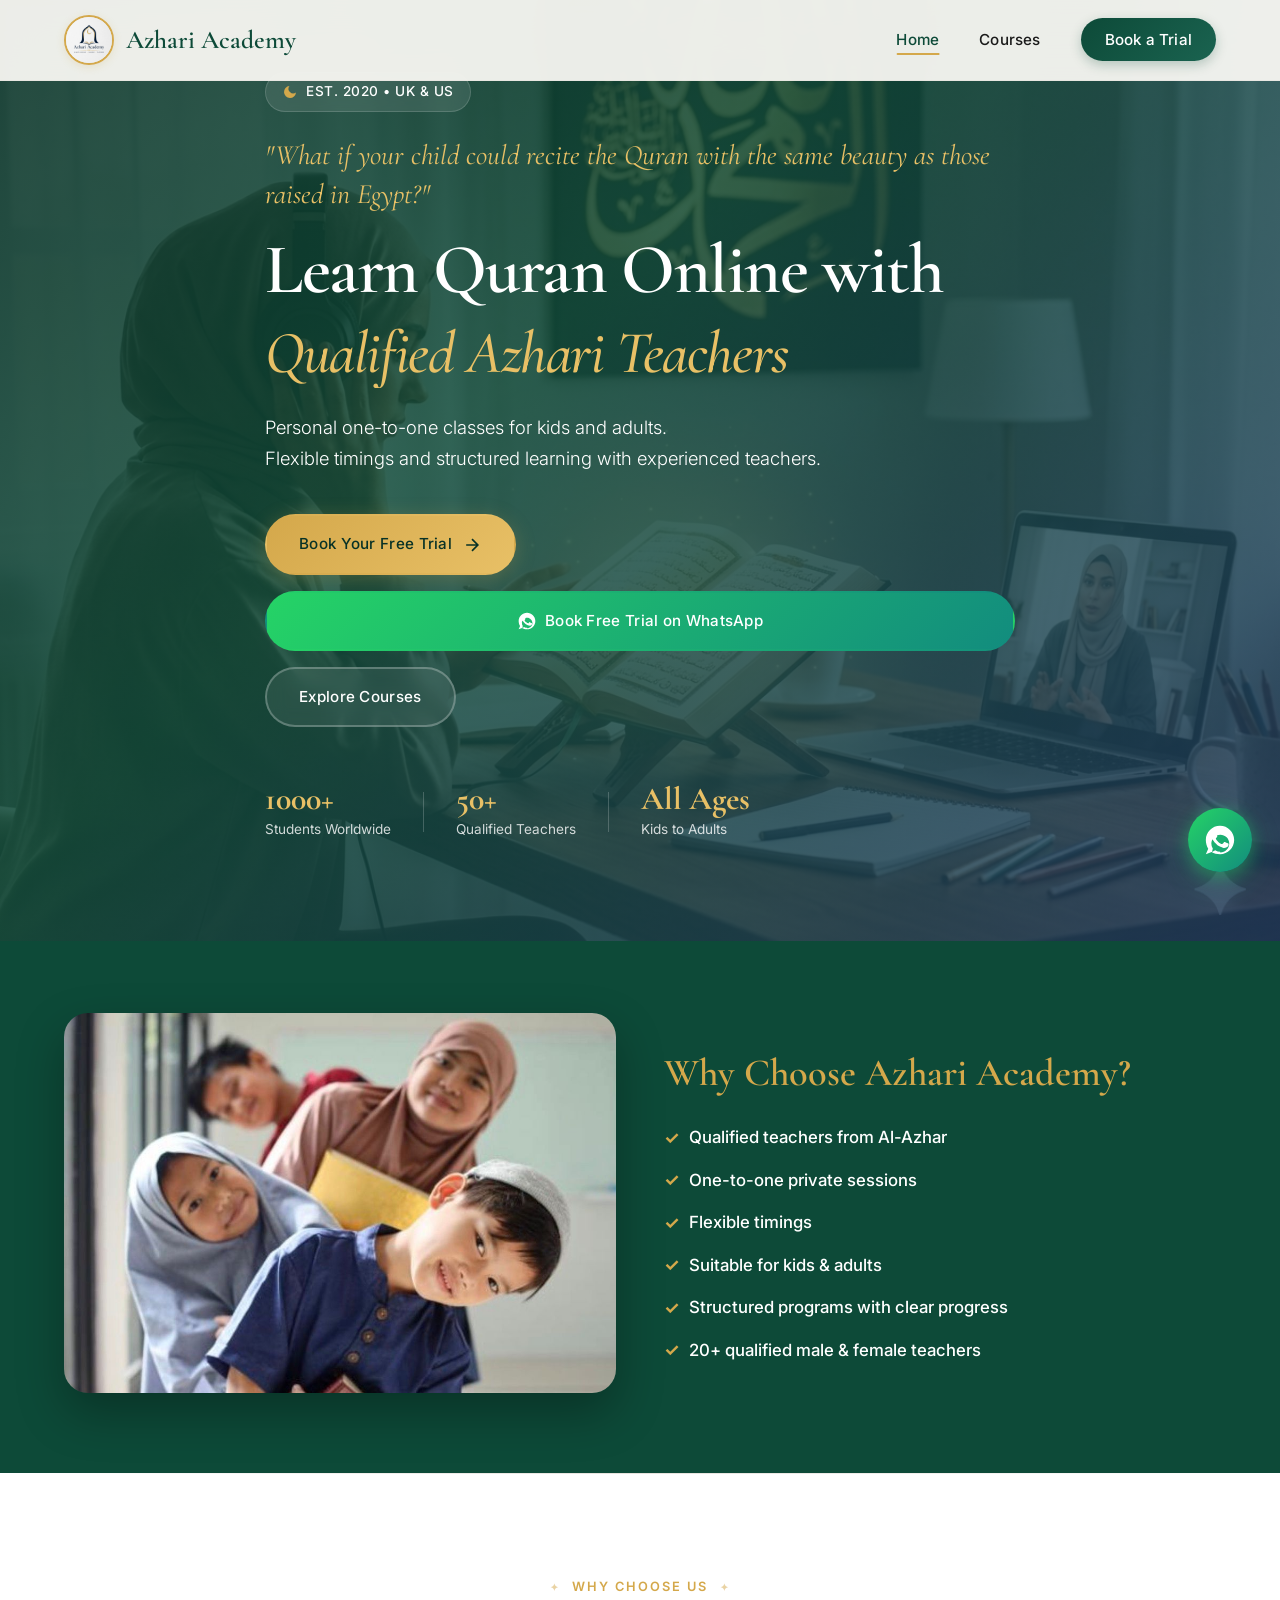
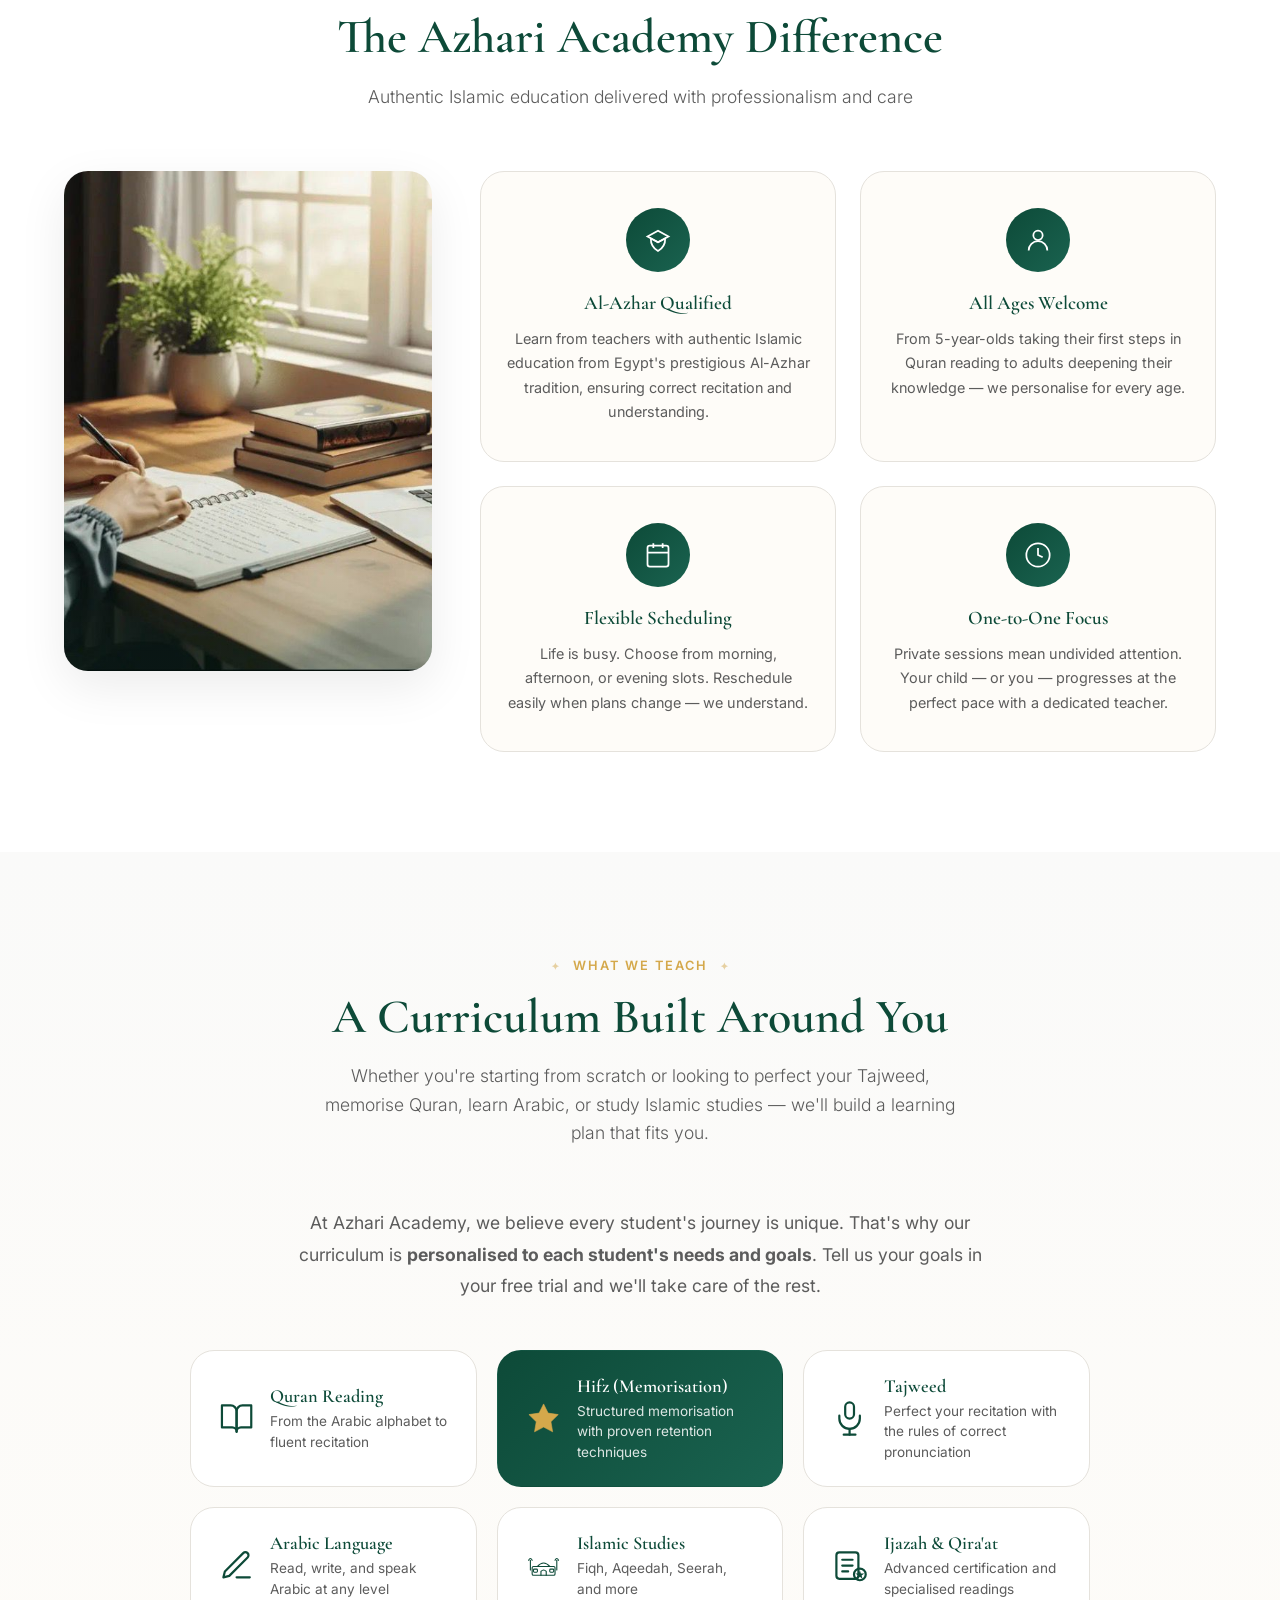
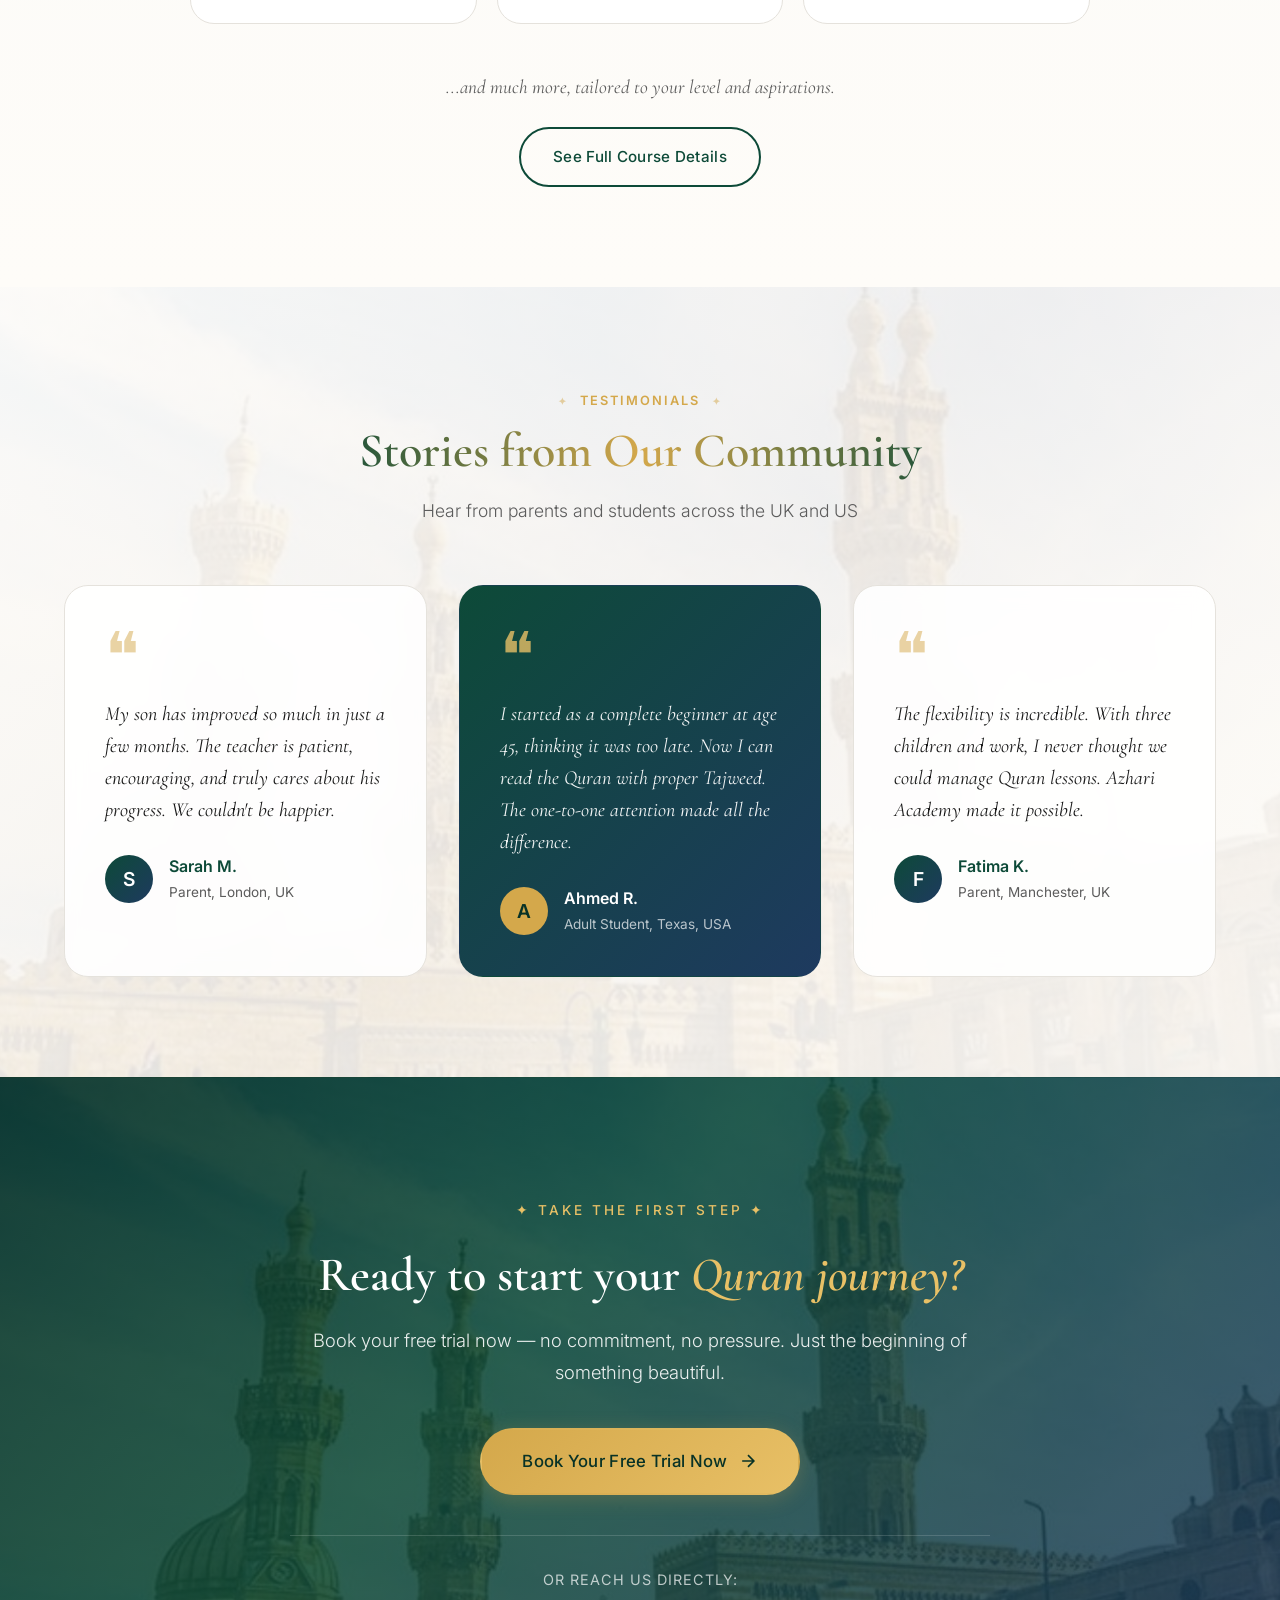
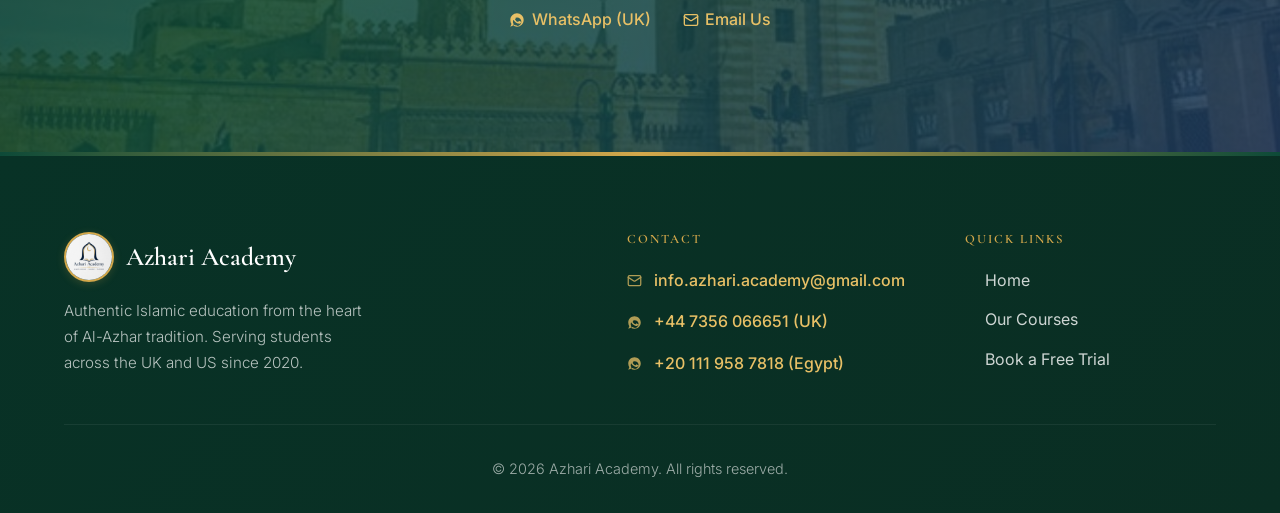
==== commit 48d10228: "svg logos" ====
--- a/index.html
+++ b/index.html
@@ -41,7 +41,9 @@
         <div class="container">
             <div class="hero-content">
                 <div class="hero-badge breathing float-gentle">
-                    <span class="badge-icon">☪</span>
+                    <span class="badge-icon">
+                        <svg width="16" height="16" viewBox="0 0 24 24" fill="currentColor"><path d="M21 12.79A9 9 0 1 1 11.21 3 7 7 0 0 0 21 12.79z"/></svg>
+                    </span>
                     <span>Est. 2020 • UK & US</span>
                 </div>
                 <p class="hero-hook">"What if your child could recite the Quran with the same beauty as those raised in Egypt?"</p>
@@ -88,7 +90,7 @@
             </div>
             <div class="why-choose-text-col">
                 <h2>Why Choose Azhari Academy?</h2>
-                <ul class="why-choose-list stagger-children">
+                <ul class="why-choose-list">
                     <li>Qualified teachers from Al-Azhar</li>
                     <li>One-to-one private sessions</li>
                     <li>Flexible timings</li>
@@ -173,42 +175,54 @@
                 </div>
                 <div class="courses-tags-grid">
                     <div class="course-tag" id="tag-reading">
-                        <div class="course-tag-icon">📖</div>
+                        <div class="course-tag-icon">
+                            <svg viewBox="0 0 24 24" fill="none" stroke="currentColor" stroke-width="1.5" stroke-linecap="round" stroke-linejoin="round"><path d="M2 3h6a4 4 0 0 1 4 4v14a3 3 0 0 0-3-3H2z"/><path d="M22 3h-6a4 4 0 0 0-4 4v14a3 3 0 0 1 3-3h7z"/></svg>
+                        </div>
                         <div class="course-tag-info">
                             <h3>Quran Reading</h3>
                             <p>From the Arabic alphabet to fluent recitation</p>
                         </div>
                     </div>
                     <div class="course-tag featured" id="tag-hifz">
-                        <div class="course-tag-icon">⭐</div>
+                        <div class="course-tag-icon">
+                            <svg viewBox="0 0 24 24" fill="currentColor" stroke="currentColor" stroke-width="0.4" stroke-linejoin="round"><polygon points="12 2 15.09 8.26 22 9.27 17 14.14 18.18 21.02 12 17.77 5.82 21.02 7 14.14 2 9.27 8.91 8.26 12 2"/></svg>
+                        </div>
                         <div class="course-tag-info">
                             <h3>Hifz (Memorisation)</h3>
                             <p>Structured memorisation with proven retention techniques</p>
                         </div>
                     </div>
                     <div class="course-tag" id="tag-tajweed">
-                        <div class="course-tag-icon">🎙️</div>
+                        <div class="course-tag-icon">
+                            <svg viewBox="0 0 24 24" fill="none" stroke="currentColor" stroke-width="1.5" stroke-linecap="round" stroke-linejoin="round"><rect x="9" y="1" width="6" height="11" rx="3"/><path d="M19 10v2a7 7 0 0 1-14 0v-2"/><line x1="12" y1="19" x2="12" y2="23"/><line x1="8" y1="23" x2="16" y2="23"/></svg>
+                        </div>
                         <div class="course-tag-info">
                             <h3>Tajweed</h3>
                             <p>Perfect your recitation with the rules of correct pronunciation</p>
                         </div>
                     </div>
                     <div class="course-tag" id="tag-arabic">
-                        <div class="course-tag-icon">🗣️</div>
+                        <div class="course-tag-icon">
+                            <svg viewBox="0 0 24 24" fill="none" stroke="currentColor" stroke-width="1.5" stroke-linecap="round" stroke-linejoin="round"><path d="M12 20h9"/><path d="M16.5 3.5a2.121 2.121 0 0 1 3 3L7 19l-4 1 1-4L16.5 3.5z"/></svg>
+                        </div>
                         <div class="course-tag-info">
                             <h3>Arabic Language</h3>
                             <p>Read, write, and speak Arabic at any level</p>
                         </div>
                     </div>
                     <div class="course-tag" id="tag-islamic">
-                        <div class="course-tag-icon">🕌</div>
+                        <div class="course-tag-icon">
+                            <svg viewBox="0 0 80 60" fill="none" stroke="currentColor" stroke-width="2.5" stroke-linecap="round" stroke-linejoin="round"><line x1="10" y1="40" x2="10" y2="18"/><path d="M6 18 Q10 10 14 18"/><line x1="70" y1="40" x2="70" y2="18"/><path d="M66 18 Q70 10 74 18"/><rect x="14" y="32" width="52" height="20" rx="3"/><path d="M26 32 Q40 16 54 32"/><path d="M34 52 L34 43 Q40 37 46 43 L46 52"/><rect x="17" y="38" width="9" height="7" rx="2"/><rect x="54" y="38" width="9" height="7" rx="2"/></svg>
+                        </div>
                         <div class="course-tag-info">
                             <h3>Islamic Studies</h3>
                             <p>Fiqh, Aqeedah, Seerah, and more</p>
                         </div>
                     </div>
                     <div class="course-tag" id="tag-ijazah">
-                        <div class="course-tag-icon">📜</div>
+                        <div class="course-tag-icon">
+                            <svg viewBox="0 0 24 24" fill="none" stroke="currentColor" stroke-width="1.5" stroke-linecap="round" stroke-linejoin="round"><rect x="3" y="3" width="15" height="18" rx="2"/><line x1="7" y1="8" x2="14" y2="8"/><line x1="7" y1="12" x2="14" y2="12"/><line x1="7" y1="16" x2="11" y2="16"/><circle cx="19" cy="18" r="4"/><polygon points="19 15.2 19.7 17.4 22 17.4 20.2 18.8 20.8 21 19 19.6 17.2 21 17.8 18.8 16 17.4 18.3 17.4" fill="currentColor" stroke-width="0"/></svg>
+                        </div>
                         <div class="course-tag-info">
                             <h3>Ijazah & Qira'at</h3>
                             <p>Advanced certification and specialised readings</p>
@@ -287,8 +301,14 @@
                 <div class="cta-final-contact">
                     <p>Or reach us directly:</p>
                     <div class="cta-contact-links">
-                        <a href="https://wa.me/447356066651" target="_blank">📱 WhatsApp (UK)</a>
-                        <a href="mailto:info.azhari.academy@gmail.com">📧 Email Us</a>
+                        <a href="https://wa.me/447356066651" target="_blank">
+                            <svg width="16" height="16" viewBox="0 0 24 24" fill="currentColor"><path d="M17.472 14.382c-.297-.149-1.758-.867-2.03-.967-.273-.099-.471-.148-.67.15-.197.297-.767.966-.94 1.164-.173.199-.347.223-.644.075-.297-.15-1.255-.463-2.39-1.475-.883-.788-1.48-1.761-1.653-2.059-.173-.297-.018-.458.13-.606.134-.133.298-.347.446-.52.149-.174.198-.298.298-.497.099-.198.05-.371-.025-.52-.075-.149-.669-1.612-.916-2.207-.242-.579-.487-.5-.669-.51-.173-.008-.371-.01-.57-.01-.198 0-.52.074-.792.372-.272.297-1.04 1.016-1.04 2.479 0 1.462 1.065 2.875 1.213 3.074.149.198 2.096 3.2 5.077 4.487.709.306 1.262.489 1.694.625.712.227 1.36.195 1.871.118.571-.085 1.758-.719 2.006-1.413.248-.694.248-1.289.173-1.413-.074-.124-.272-.198-.57-.347m-5.421 5.839h-.004c-1.107 0-2.197-.294-3.152-.851l-.226-.134-2.347 1.21.625-2.421-.148-.236c-.589-.965-.903-2.091-.903-3.262 0-3.483 2.836-6.318 6.318-6.318 1.688 0 3.273.658 4.466 1.851 1.193 1.193 1.85 2.778 1.85 4.465 0 3.488-2.835 6.323-6.323 6.323M12 2C6.486 2 2 6.486 2 12c0 2.21.593 4.32 1.688 6.148L2 22l4.04-1.606C7.74 21.426 9.816 22 12 22c5.514 0 10-4.486 10-10S17.514 2 12 2"/></svg>
+                            WhatsApp (UK)
+                        </a>
+                        <a href="mailto:info.azhari.academy@gmail.com">
+                            <svg width="16" height="16" viewBox="0 0 24 24" fill="none" stroke="currentColor" stroke-width="2" stroke-linecap="round" stroke-linejoin="round"><rect x="2" y="4" width="20" height="16" rx="2"/><path d="m22 7-8.97 5.7a1.94 1.94 0 0 1-2.06 0L2 7"/></svg>
+                            Email Us
+                        </a>
                     </div>
                 </div>
             </div>
@@ -309,9 +329,18 @@
                 <div class="footer-section">
                     <h4 class="footer-section-title">Contact</h4>
                     <div class="footer-contact">
-                        <p>📧 <a href="mailto:info.azhari.academy@gmail.com">info.azhari.academy@gmail.com</a></p>
-                        <p>📱 <a href="https://wa.me/447356066651" target="_blank">+44 7356 066651 (UK)</a></p>
-                        <p>📱 <a href="https://wa.me/201119587818" target="_blank">+20 111 958 7818 (Egypt)</a></p>
+                        <p>
+                            <svg width="15" height="15" viewBox="0 0 24 24" fill="none" stroke="currentColor" stroke-width="2" stroke-linecap="round" stroke-linejoin="round"><rect x="2" y="4" width="20" height="16" rx="2"/><path d="m22 7-8.97 5.7a1.94 1.94 0 0 1-2.06 0L2 7"/></svg>
+                            <a href="mailto:info.azhari.academy@gmail.com">info.azhari.academy@gmail.com</a>
+                        </p>
+                        <p>
+                            <svg width="15" height="15" viewBox="0 0 24 24" fill="currentColor"><path d="M17.472 14.382c-.297-.149-1.758-.867-2.03-.967-.273-.099-.471-.148-.67.15-.197.297-.767.966-.94 1.164-.173.199-.347.223-.644.075-.297-.15-1.255-.463-2.39-1.475-.883-.788-1.48-1.761-1.653-2.059-.173-.297-.018-.458.13-.606.134-.133.298-.347.446-.52.149-.174.198-.298.298-.497.099-.198.05-.371-.025-.52-.075-.149-.669-1.612-.916-2.207-.242-.579-.487-.5-.669-.51-.173-.008-.371-.01-.57-.01-.198 0-.52.074-.792.372-.272.297-1.04 1.016-1.04 2.479 0 1.462 1.065 2.875 1.213 3.074.149.198 2.096 3.2 5.077 4.487.709.306 1.262.489 1.694.625.712.227 1.36.195 1.871.118.571-.085 1.758-.719 2.006-1.413.248-.694.248-1.289.173-1.413-.074-.124-.272-.198-.57-.347m-5.421 5.839h-.004c-1.107 0-2.197-.294-3.152-.851l-.226-.134-2.347 1.21.625-2.421-.148-.236c-.589-.965-.903-2.091-.903-3.262 0-3.483 2.836-6.318 6.318-6.318 1.688 0 3.273.658 4.466 1.851 1.193 1.193 1.85 2.778 1.85 4.465 0 3.488-2.835 6.323-6.323 6.323M12 2C6.486 2 2 6.486 2 12c0 2.21.593 4.32 1.688 6.148L2 22l4.04-1.606C7.74 21.426 9.816 22 12 22c5.514 0 10-4.486 10-10S17.514 2 12 2"/></svg>
+                            <a href="https://wa.me/447356066651" target="_blank">+44 7356 066651 (UK)</a>
+                        </p>
+                        <p>
+                            <svg width="15" height="15" viewBox="0 0 24 24" fill="currentColor"><path d="M17.472 14.382c-.297-.149-1.758-.867-2.03-.967-.273-.099-.471-.148-.67.15-.197.297-.767.966-.94 1.164-.173.199-.347.223-.644.075-.297-.15-1.255-.463-2.39-1.475-.883-.788-1.48-1.761-1.653-2.059-.173-.297-.018-.458.13-.606.134-.133.298-.347.446-.52.149-.174.198-.298.298-.497.099-.198.05-.371-.025-.52-.075-.149-.669-1.612-.916-2.207-.242-.579-.487-.5-.669-.51-.173-.008-.371-.01-.57-.01-.198 0-.52.074-.792.372-.272.297-1.04 1.016-1.04 2.479 0 1.462 1.065 2.875 1.213 3.074.149.198 2.096 3.2 5.077 4.487.709.306 1.262.489 1.694.625.712.227 1.36.195 1.871.118.571-.085 1.758-.719 2.006-1.413.248-.694.248-1.289.173-1.413-.074-.124-.272-.198-.57-.347m-5.421 5.839h-.004c-1.107 0-2.197-.294-3.152-.851l-.226-.134-2.347 1.21.625-2.421-.148-.236c-.589-.965-.903-2.091-.903-3.262 0-3.483 2.836-6.318 6.318-6.318 1.688 0 3.273.658 4.466 1.851 1.193 1.193 1.85 2.778 1.85 4.465 0 3.488-2.835 6.323-6.323 6.323M12 2C6.486 2 2 6.486 2 12c0 2.21.593 4.32 1.688 6.148L2 22l4.04-1.606C7.74 21.426 9.816 22 12 22c5.514 0 10-4.486 10-10S17.514 2 12 2"/></svg>
+                            <a href="https://wa.me/201119587818" target="_blank">+20 111 958 7818 (Egypt)</a>
+                        </p>
                     </div>
                 </div>
                 <div class="footer-section">
--- a/css/style.css
+++ b/css/style.css
@@ -247,7 +247,9 @@
 }
 
 .hero-badge .badge-icon {
-    font-size: 1.2rem;
+    display: flex;
+    align-items: center;
+    color: var(--color-secondary);
 }
 
 /* Emotional hook text */
@@ -665,8 +667,34 @@
 }
 
 .course-tag-icon {
-    font-size: 2rem;
     flex-shrink: 0;
+    display: flex;
+    align-items: center;
+    justify-content: center;
+    width: 2.2rem;
+    height: 2.2rem;
+    color: var(--color-primary);
+}
+
+.course-tag-icon svg {
+    width: 100%;
+    height: 100%;
+}
+
+.course-tag.featured .course-tag-icon {
+    color: var(--color-secondary);
+}
+
+.cta-contact-links a {
+    display: inline-flex;
+    align-items: center;
+    gap: 0.4rem;
+}
+
+.footer-contact svg {
+    flex-shrink: 0;
+    opacity: 0.75;
+    color: var(--color-secondary-light);
 }
 
 .course-tag-info h3 {
@@ -1107,10 +1135,44 @@
     border-radius: var(--radius-lg);
     box-shadow: var(--shadow-sm);
     transition: var(--transition);
+    align-items: start;
 }
 
 .course-detailed-card:hover {
     box-shadow: var(--shadow-md);
+    transform: translateY(-3px);
+}
+
+/* Course icon tile — replaces the old emoji */
+.course-number {
+    width: 72px;
+    height: 72px;
+    border-radius: var(--radius-md);
+    display: flex;
+    align-items: center;
+    justify-content: center;
+    flex-shrink: 0;
+}
+
+/* Per-course gradients applied to the icon tile */
+.course-img-quran   { background: linear-gradient(135deg, #0d4a38 0%, #1a7a55 100%); }
+.course-img-hifz    { background: linear-gradient(135deg, #062a1c 0%, #0d4a38 100%); }
+.course-img-tajweed { background: linear-gradient(135deg, #0d4a38 0%, #1b6148 100%); }
+.course-img-arabic  { background: linear-gradient(135deg, #163a2c 0%, #0d4a38 100%); }
+.course-img-islamic { background: linear-gradient(135deg, #062419 0%, #0d4a38 100%); }
+.course-img-ijazah  { background: linear-gradient(135deg, #091f14 0%, #0d4a38 100%); }
+
+/* SVG icon inside the tile */
+.course-img-icon {
+    width: 40px;
+    height: 40px;
+    color: var(--color-secondary);
+    filter: drop-shadow(0 2px 6px rgba(0,0,0,0.2));
+    transition: transform 0.4s ease;
+}
+
+.course-detailed-card:hover .course-img-icon {
+    transform: scale(1.18) rotate(4deg);
 }
 
 .course-number {
@@ -1623,9 +1685,14 @@
     }
     
     .course-detailed-card {
-        grid-template-columns: 1fr;
+        grid-template-columns: 60px 1fr;
         gap: 20px;
         padding: 28px;
+    }
+
+    .course-number {
+        width: 60px;
+        height: 60px;
     }
     
     .course-number {
@@ -1991,4 +2058,95 @@
     .why-choose-image-col img {
         height: 260px;
     }
+}
+
+/* ===== Page Header CTA Buttons ===== */
+.page-header-cta {
+    display: flex;
+    gap: 1rem;
+    flex-wrap: wrap;
+    margin-top: 2rem;
+    justify-content: center;
+}
+
+/* ===== Gold WhatsApp Button ===== */
+.btn-whatsapp-gold {
+    background: var(--color-secondary);
+    color: var(--color-primary-dark);
+    font-weight: 700;
+    padding: 14px 28px;
+    border-radius: 50px;
+    display: inline-flex;
+    align-items: center;
+    gap: 0.55rem;
+    font-size: 1rem;
+    border: none;
+    transition: var(--transition);
+    text-decoration: none;
+}
+
+.btn-whatsapp-gold:hover {
+    background: var(--color-secondary-light);
+    transform: translateY(-2px);
+    box-shadow: 0 8px 28px rgba(212,168,75,0.45);
+}
+
+.btn-whatsapp-gold.btn-large {
+    padding: 16px 36px;
+    font-size: 1.05rem;
+}
+
+/* ===== WhatsApp CTA Banner ===== */
+.whatsapp-cta-banner {
+    background: var(--color-primary-dark);
+    padding: 40px 0;
+}
+
+.whatsapp-cta-inner {
+    display: flex;
+    align-items: center;
+    justify-content: center;
+    gap: 2rem;
+    flex-wrap: wrap;
+    text-align: center;
+}
+
+.whatsapp-cta-banner p {
+    color: rgba(255,255,255,0.88);
+    font-size: 1.05rem;
+    margin: 0;
+    max-width: 520px;
+}
+
+/* ===== CTA Final Buttons Row ===== */
+.cta-final-buttons {
+    display: flex;
+    gap: 1rem;
+    flex-wrap: wrap;
+    justify-content: center;
+    margin-top: 0;
+}
+
+/* ===== Mobile responsive for course cards ===== */
+@media (max-width: 768px) {
+    .course-card-body {
+        grid-template-columns: 60px 1fr;
+        gap: 16px;
+        padding: 24px;
+    }
+
+    .course-img-icon {
+        width: 32px;
+        height: 32px;
+    }
+
+    .whatsapp-cta-inner {
+        flex-direction: column;
+        gap: 1.2rem;
+    }
+
+    .page-header-cta {
+        flex-direction: column;
+        align-items: center;
+    }
 }
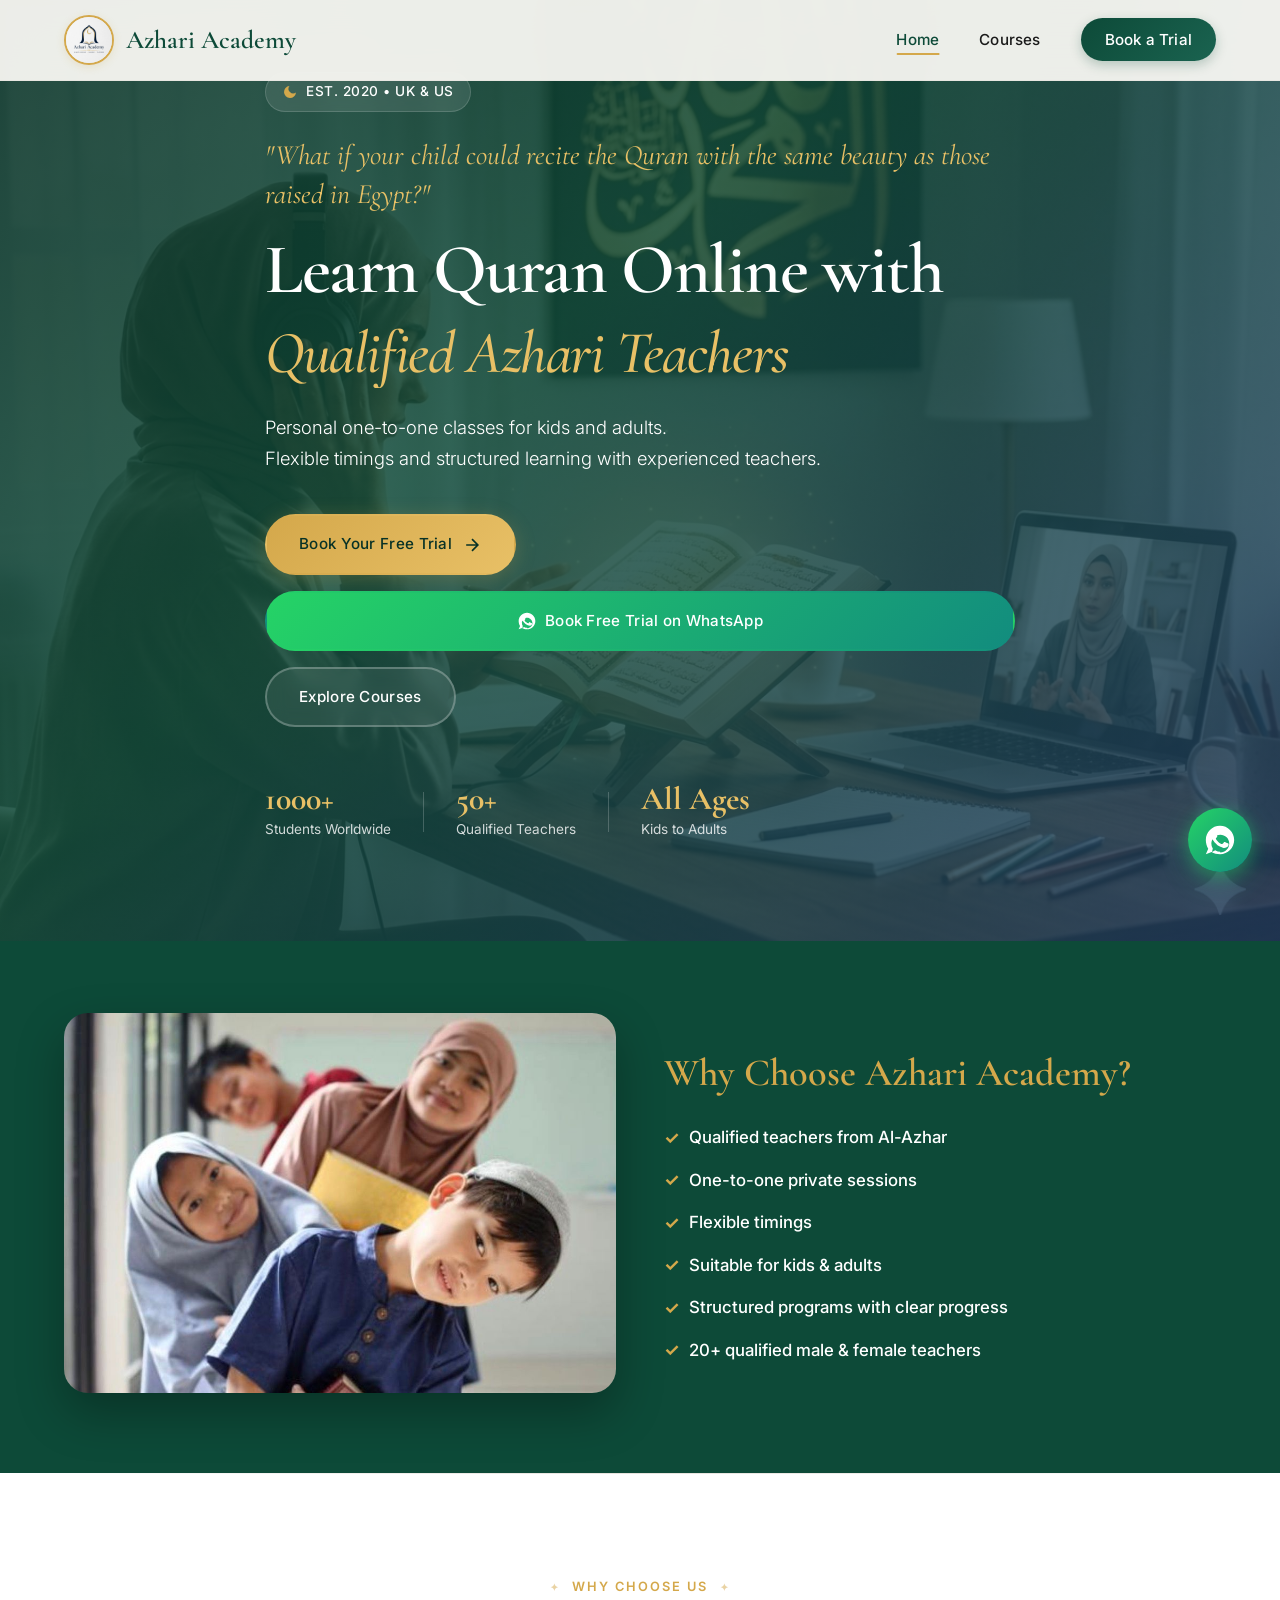
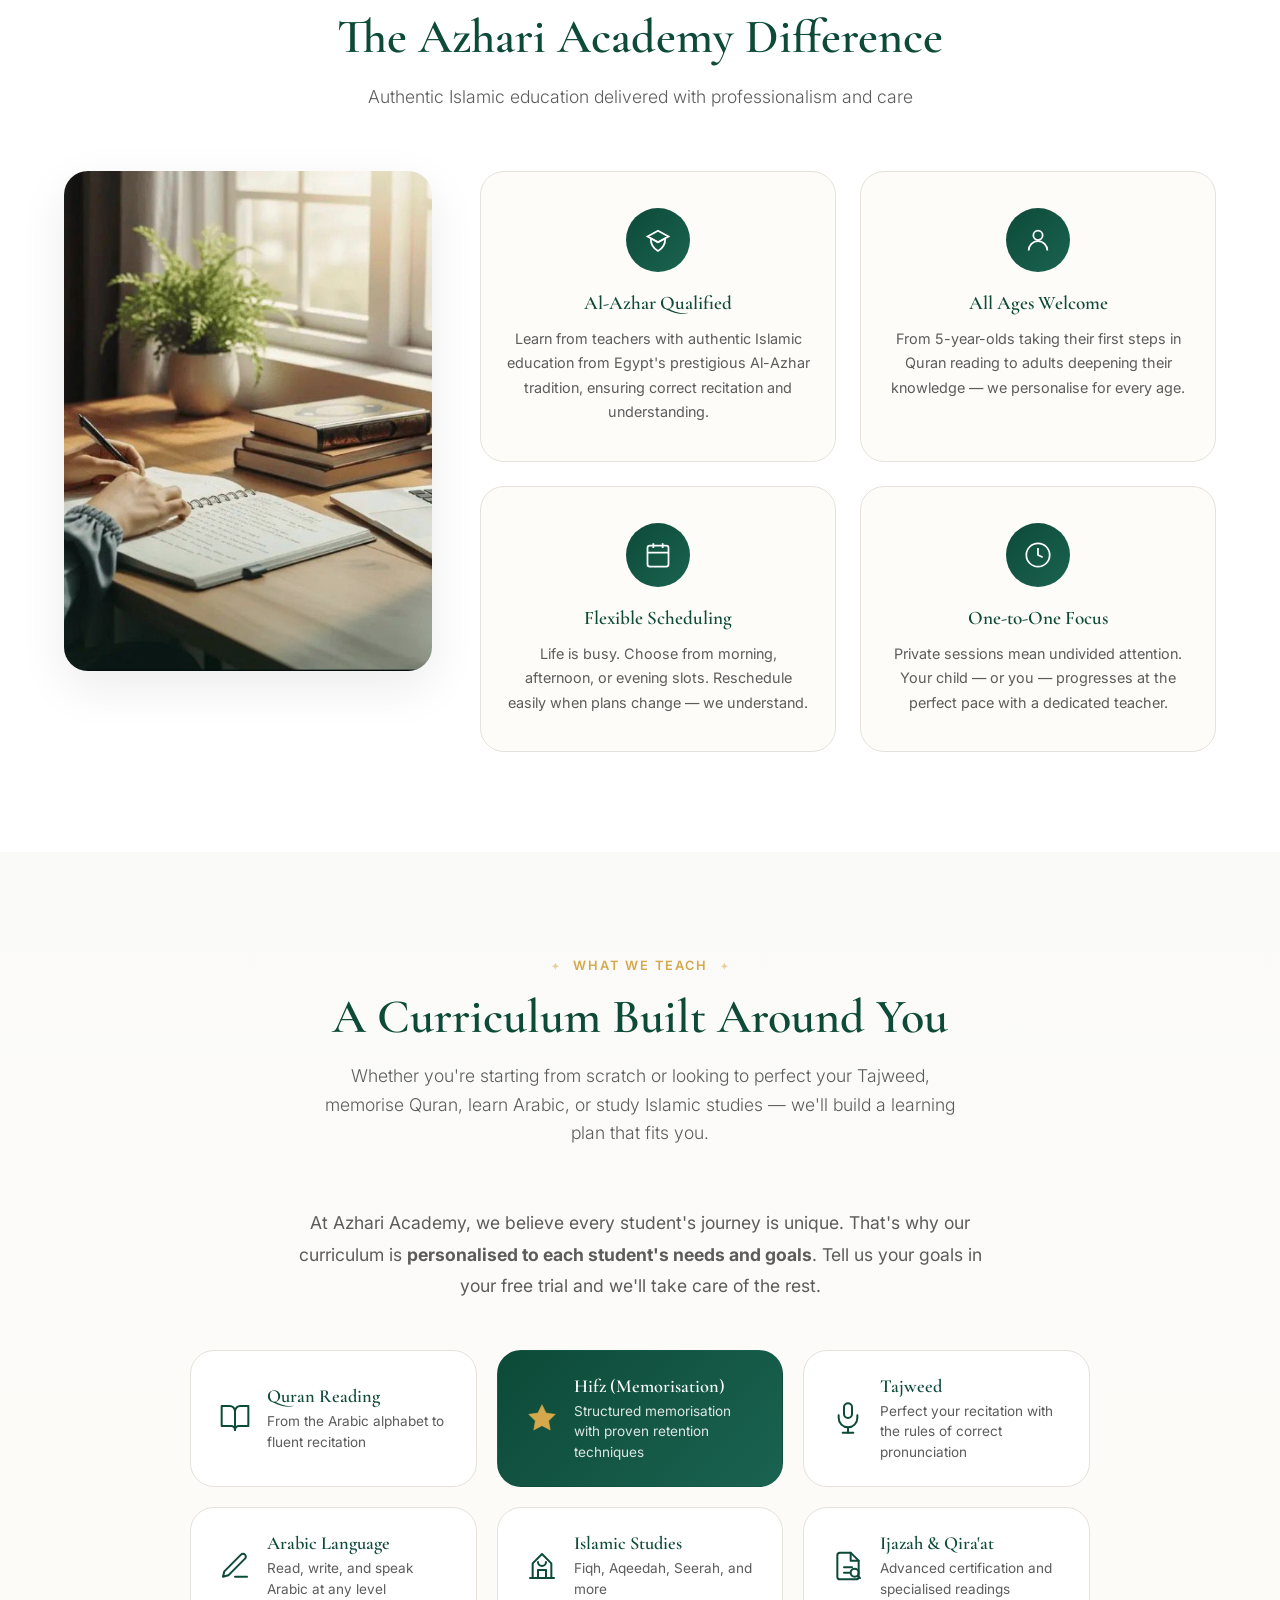
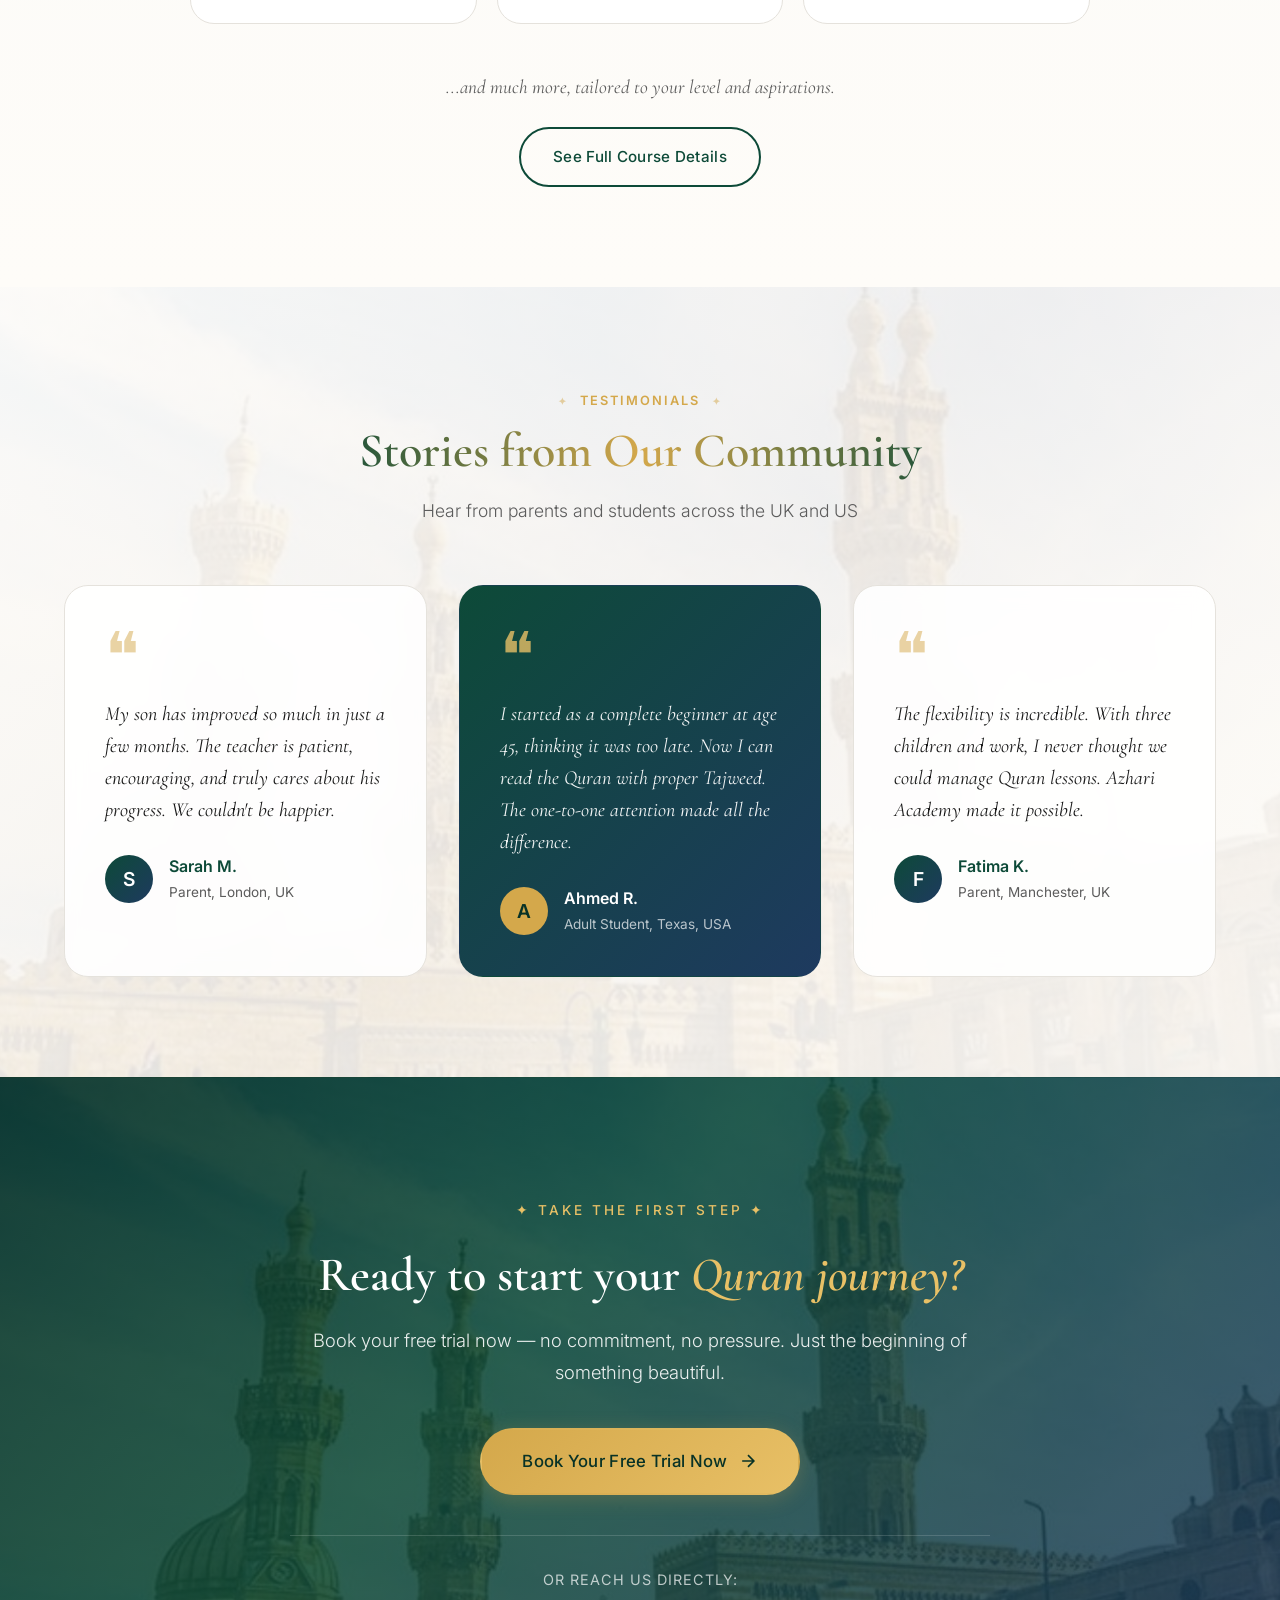
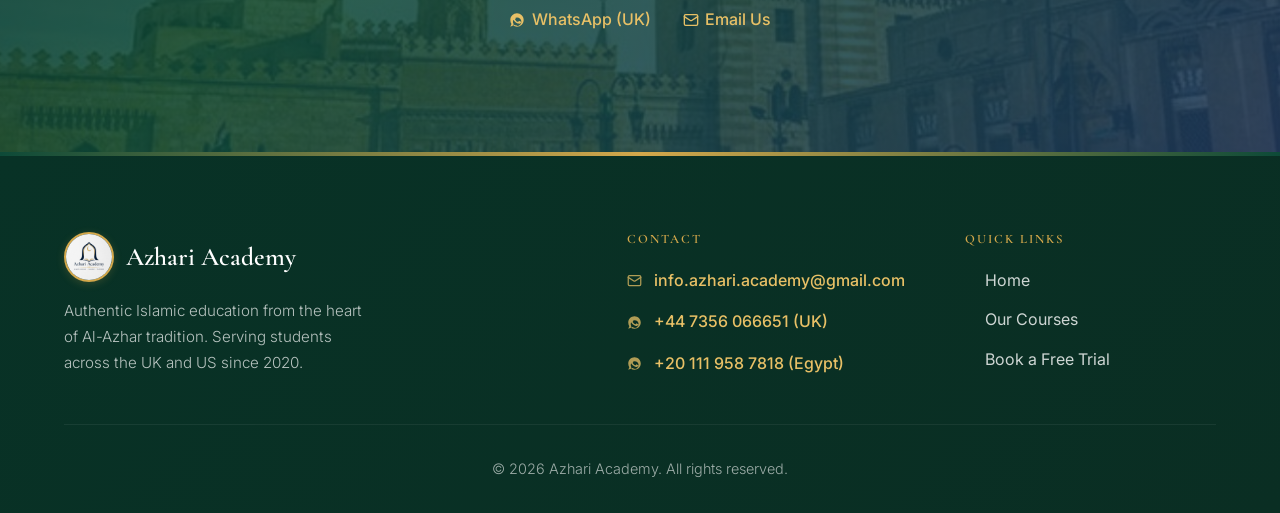
==== commit e966bb74: "changes" ====
--- a/index.html
+++ b/index.html
@@ -176,7 +176,7 @@
                 <div class="courses-tags-grid">
                     <div class="course-tag" id="tag-reading">
                         <div class="course-tag-icon">
-                            <svg viewBox="0 0 24 24" fill="none" stroke="currentColor" stroke-width="1.5" stroke-linecap="round" stroke-linejoin="round"><path d="M2 3h6a4 4 0 0 1 4 4v14a3 3 0 0 0-3-3H2z"/><path d="M22 3h-6a4 4 0 0 0-4 4v14a3 3 0 0 1 3-3h7z"/></svg>
+                            <svg width="32" height="32" viewBox="0 0 24 24" fill="none" stroke="currentColor" stroke-width="1.5" stroke-linecap="round" stroke-linejoin="round"><path d="M2 3h6a4 4 0 0 1 4 4v14a3 3 0 0 0-3-3H2z"/><path d="M22 3h-6a4 4 0 0 0-4 4v14a3 3 0 0 1 3-3h7z"/></svg>
                         </div>
                         <div class="course-tag-info">
                             <h3>Quran Reading</h3>
@@ -185,7 +185,7 @@
                     </div>
                     <div class="course-tag featured" id="tag-hifz">
                         <div class="course-tag-icon">
-                            <svg viewBox="0 0 24 24" fill="currentColor" stroke="currentColor" stroke-width="0.4" stroke-linejoin="round"><polygon points="12 2 15.09 8.26 22 9.27 17 14.14 18.18 21.02 12 17.77 5.82 21.02 7 14.14 2 9.27 8.91 8.26 12 2"/></svg>
+                            <svg width="32" height="32" viewBox="0 0 24 24" fill="currentColor" stroke="currentColor" stroke-width="0.4" stroke-linejoin="round"><polygon points="12 2 15.09 8.26 22 9.27 17 14.14 18.18 21.02 12 17.77 5.82 21.02 7 14.14 2 9.27 8.91 8.26 12 2"/></svg>
                         </div>
                         <div class="course-tag-info">
                             <h3>Hifz (Memorisation)</h3>
@@ -194,7 +194,7 @@
                     </div>
                     <div class="course-tag" id="tag-tajweed">
                         <div class="course-tag-icon">
-                            <svg viewBox="0 0 24 24" fill="none" stroke="currentColor" stroke-width="1.5" stroke-linecap="round" stroke-linejoin="round"><rect x="9" y="1" width="6" height="11" rx="3"/><path d="M19 10v2a7 7 0 0 1-14 0v-2"/><line x1="12" y1="19" x2="12" y2="23"/><line x1="8" y1="23" x2="16" y2="23"/></svg>
+                            <svg width="32" height="32" viewBox="0 0 24 24" fill="none" stroke="currentColor" stroke-width="1.5" stroke-linecap="round" stroke-linejoin="round"><rect x="9" y="1" width="6" height="11" rx="3"/><path d="M19 10v2a7 7 0 0 1-14 0v-2"/><path d="M12 19v4"/><path d="M8 23h8"/></svg>
                         </div>
                         <div class="course-tag-info">
                             <h3>Tajweed</h3>
@@ -203,7 +203,7 @@
                     </div>
                     <div class="course-tag" id="tag-arabic">
                         <div class="course-tag-icon">
-                            <svg viewBox="0 0 24 24" fill="none" stroke="currentColor" stroke-width="1.5" stroke-linecap="round" stroke-linejoin="round"><path d="M12 20h9"/><path d="M16.5 3.5a2.121 2.121 0 0 1 3 3L7 19l-4 1 1-4L16.5 3.5z"/></svg>
+                            <svg width="32" height="32" viewBox="0 0 24 24" fill="none" stroke="currentColor" stroke-width="1.5" stroke-linecap="round" stroke-linejoin="round"><path d="M12 20h9"/><path d="M16.5 3.5a2.121 2.121 0 0 1 3 3L7 19l-4 1 1-4L16.5 3.5z"/></svg>
                         </div>
                         <div class="course-tag-info">
                             <h3>Arabic Language</h3>
@@ -212,7 +212,7 @@
                     </div>
                     <div class="course-tag" id="tag-islamic">
                         <div class="course-tag-icon">
-                            <svg viewBox="0 0 80 60" fill="none" stroke="currentColor" stroke-width="2.5" stroke-linecap="round" stroke-linejoin="round"><line x1="10" y1="40" x2="10" y2="18"/><path d="M6 18 Q10 10 14 18"/><line x1="70" y1="40" x2="70" y2="18"/><path d="M66 18 Q70 10 74 18"/><rect x="14" y="32" width="52" height="20" rx="3"/><path d="M26 32 Q40 16 54 32"/><path d="M34 52 L34 43 Q40 37 46 43 L46 52"/><rect x="17" y="38" width="9" height="7" rx="2"/><rect x="54" y="38" width="9" height="7" rx="2"/></svg>
+                            <svg width="32" height="32" viewBox="0 0 24 24" fill="none" stroke="currentColor" stroke-width="1.5" stroke-linecap="round" stroke-linejoin="round"><path d="M3 21h18"/><path d="M5 21V10l7-7 7 7v11"/><path d="M9 21v-6h6v6"/><path d="M9 9a3 3 0 0 0 6 0"/></svg>
                         </div>
                         <div class="course-tag-info">
                             <h3>Islamic Studies</h3>
@@ -221,7 +221,7 @@
                     </div>
                     <div class="course-tag" id="tag-ijazah">
                         <div class="course-tag-icon">
-                            <svg viewBox="0 0 24 24" fill="none" stroke="currentColor" stroke-width="1.5" stroke-linecap="round" stroke-linejoin="round"><rect x="3" y="3" width="15" height="18" rx="2"/><line x1="7" y1="8" x2="14" y2="8"/><line x1="7" y1="12" x2="14" y2="12"/><line x1="7" y1="16" x2="11" y2="16"/><circle cx="19" cy="18" r="4"/><polygon points="19 15.2 19.7 17.4 22 17.4 20.2 18.8 20.8 21 19 19.6 17.2 21 17.8 18.8 16 17.4 18.3 17.4" fill="currentColor" stroke-width="0"/></svg>
+                            <svg width="32" height="32" viewBox="0 0 24 24" fill="none" stroke="currentColor" stroke-width="1.5" stroke-linecap="round" stroke-linejoin="round"><path d="M14 2H6a2 2 0 0 0-2 2v16a2 2 0 0 0 2 2h12a2 2 0 0 0 2-2V8z"/><polyline points="14 2 14 8 20 8"/><path d="M9 13h6"/><path d="M9 17h4"/><circle cx="17" cy="17" r="3"/><path d="m21 21-1.5-1.5"/></svg>
                         </div>
                         <div class="course-tag-info">
                             <h3>Ijazah & Qira'at</h3>
--- a/css/style.css
+++ b/css/style.css
@@ -671,14 +671,7 @@
     display: flex;
     align-items: center;
     justify-content: center;
-    width: 2.2rem;
-    height: 2.2rem;
     color: var(--color-primary);
-}
-
-.course-tag-icon svg {
-    width: 100%;
-    height: 100%;
 }
 
 .course-tag.featured .course-tag-icon {
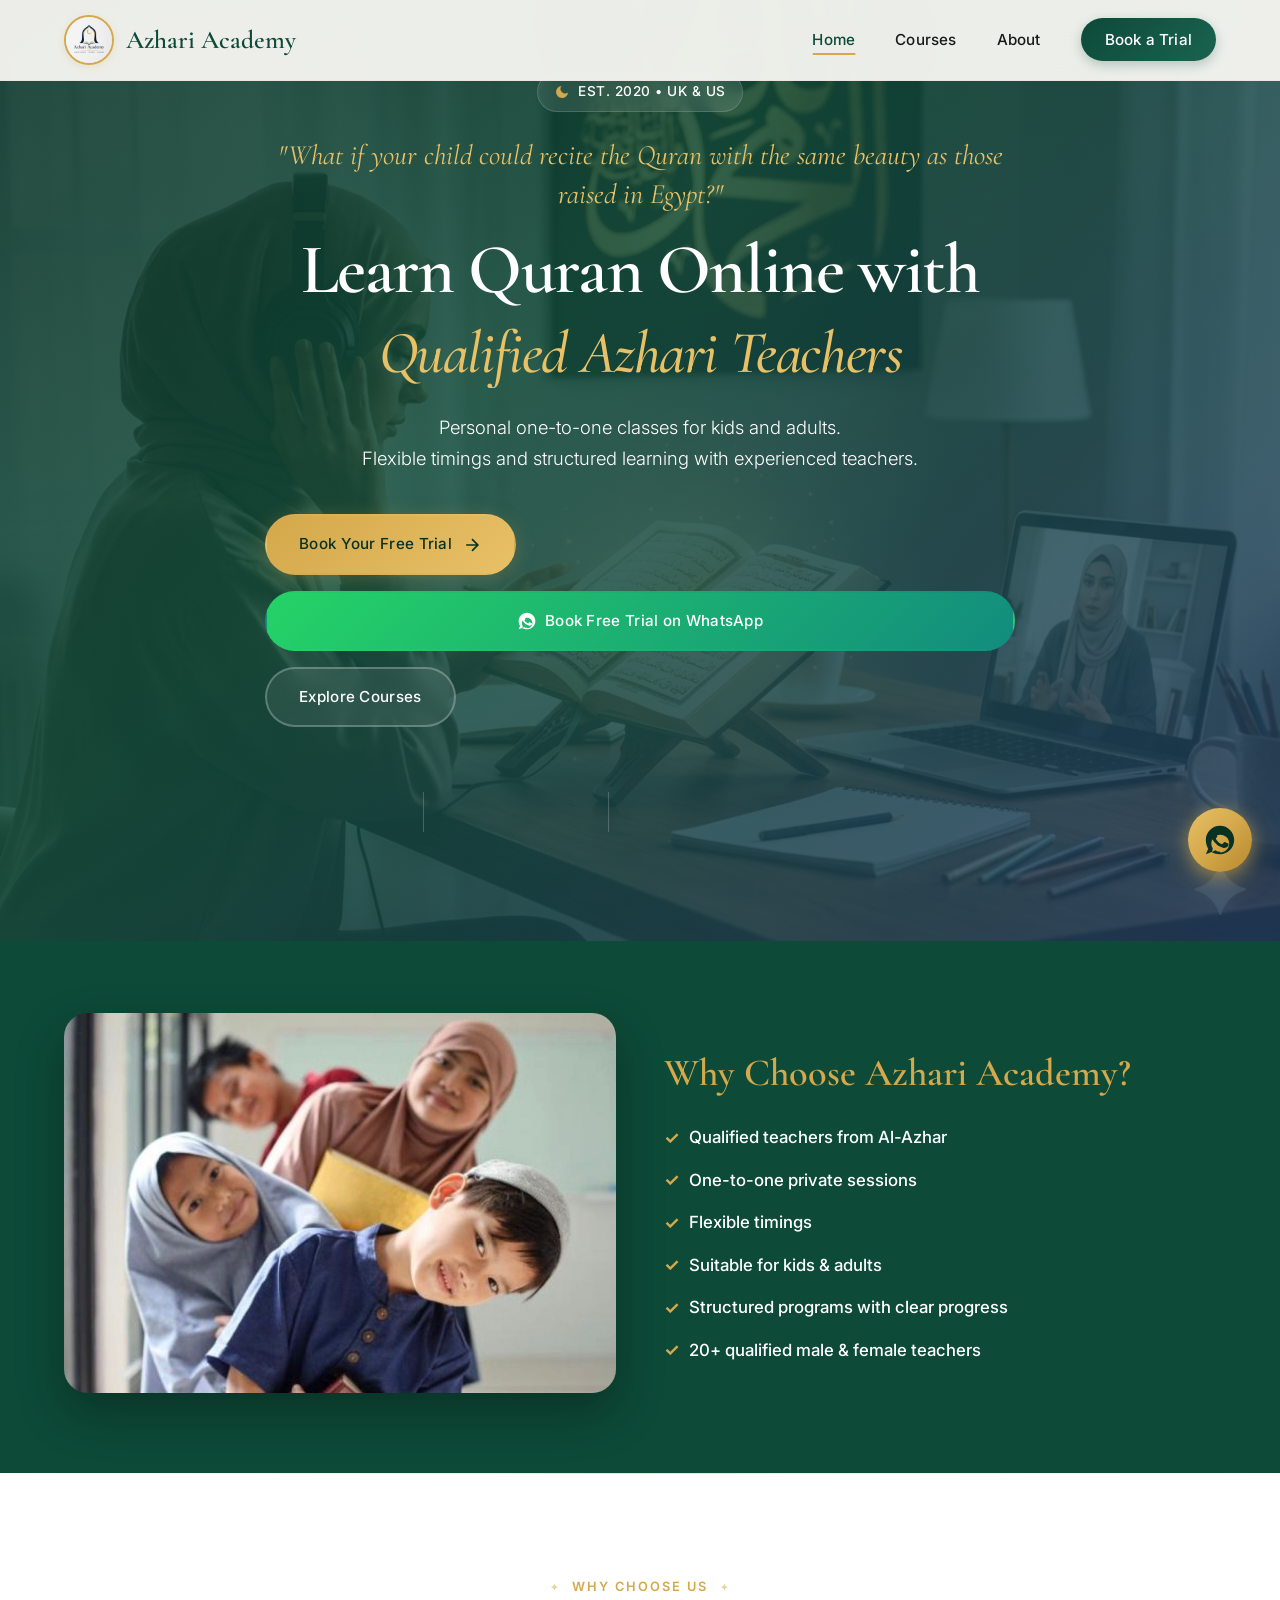
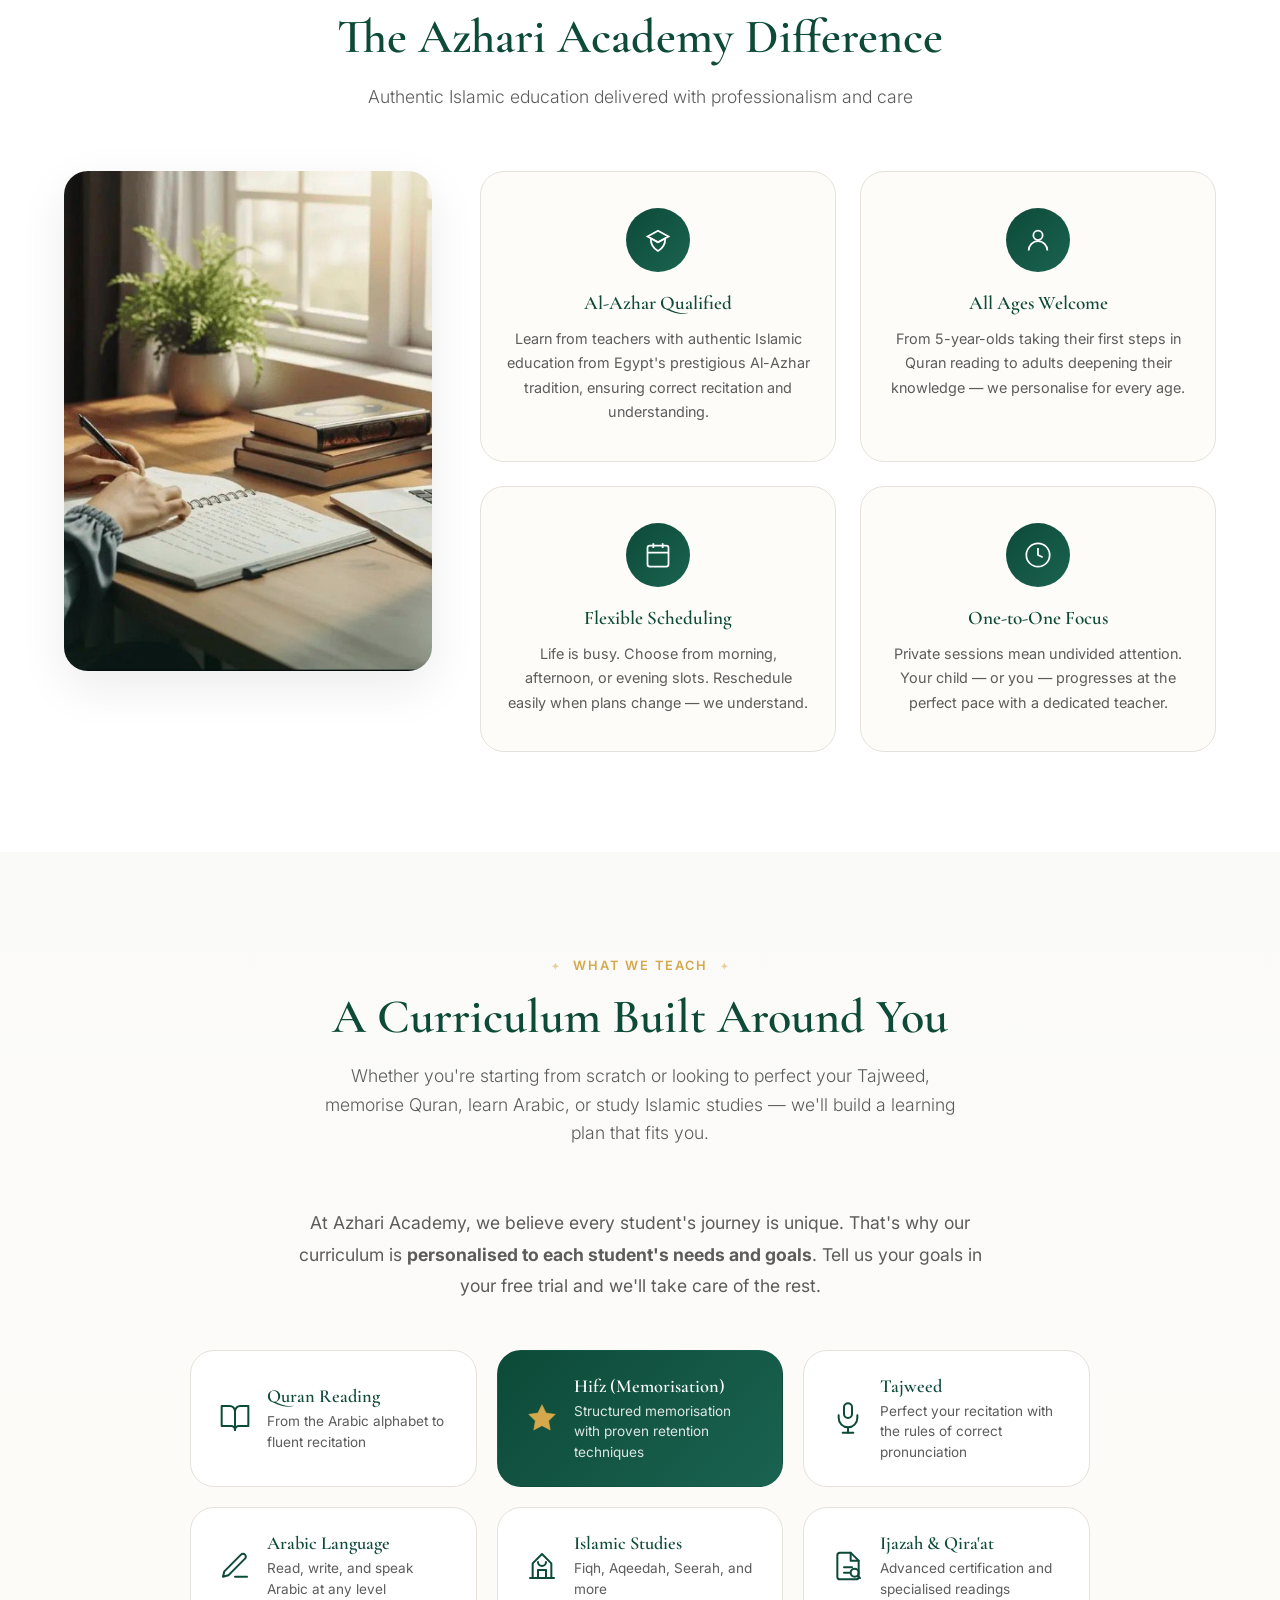
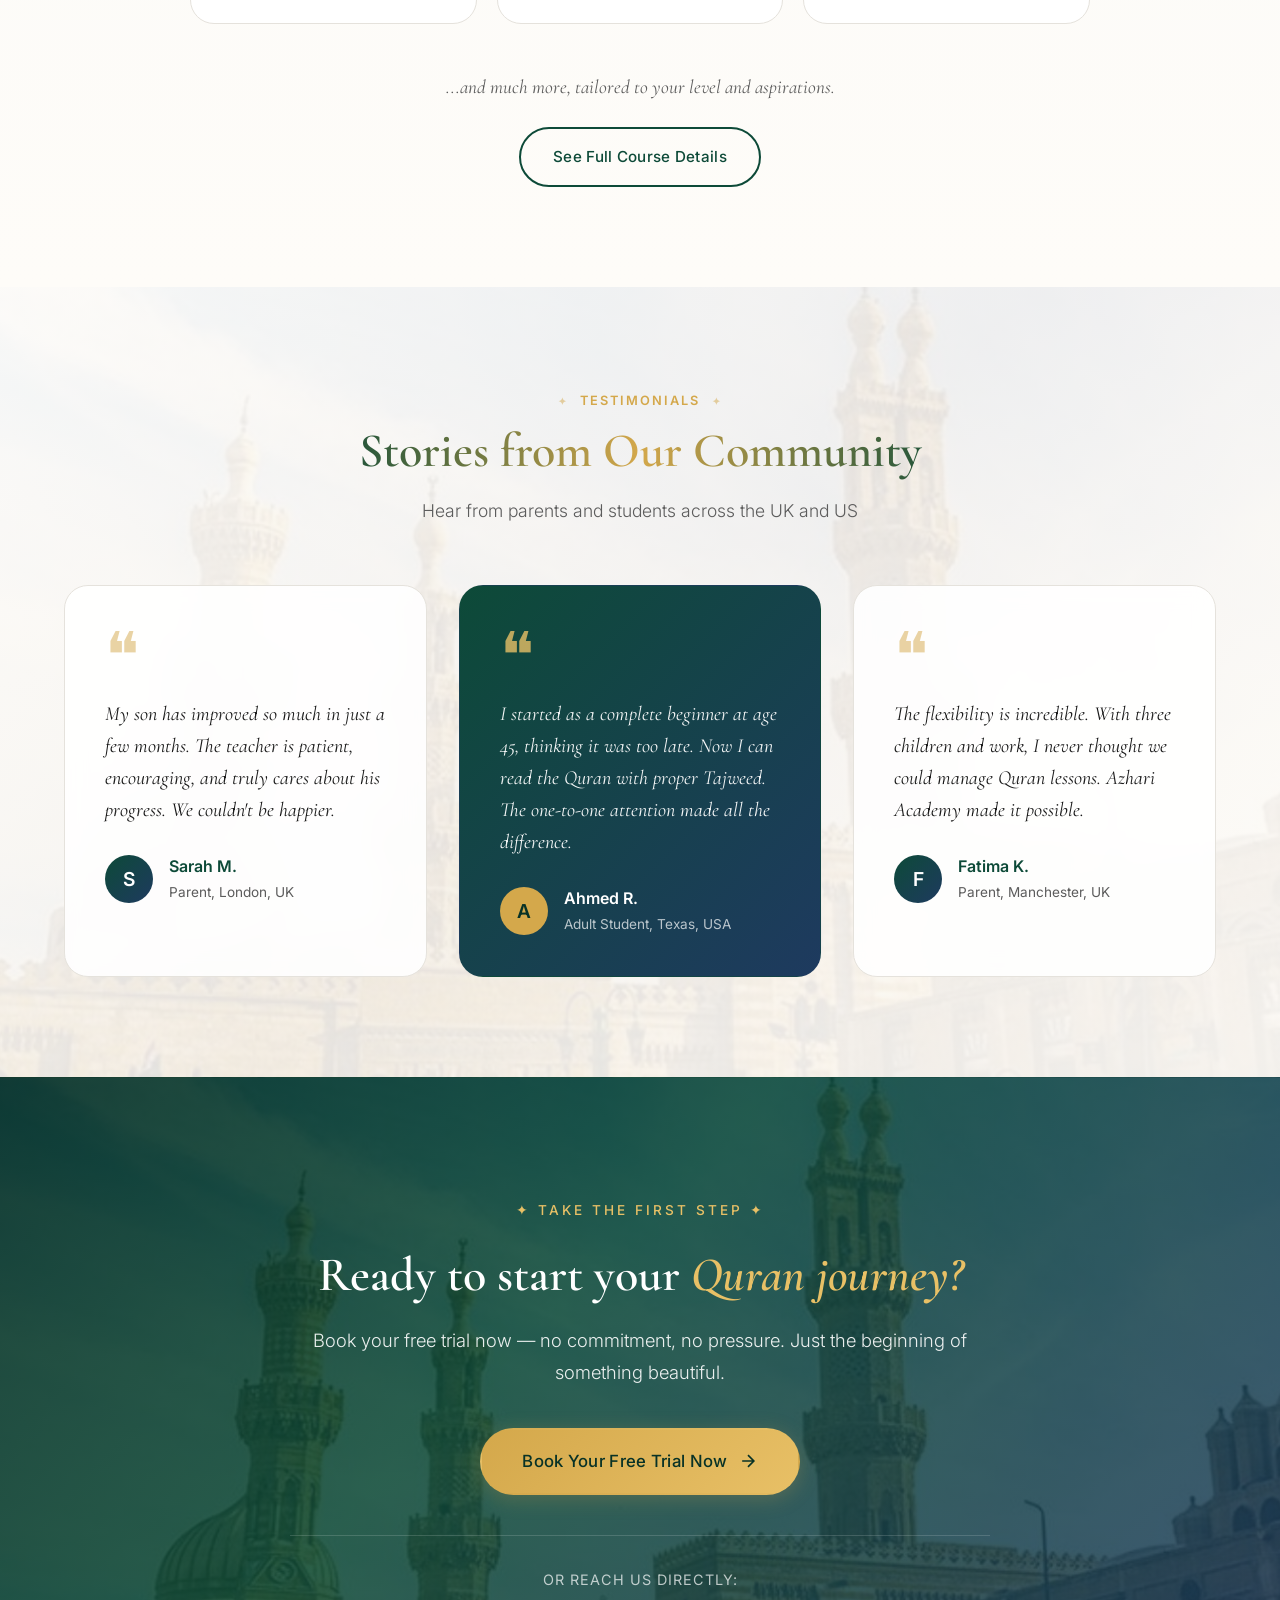
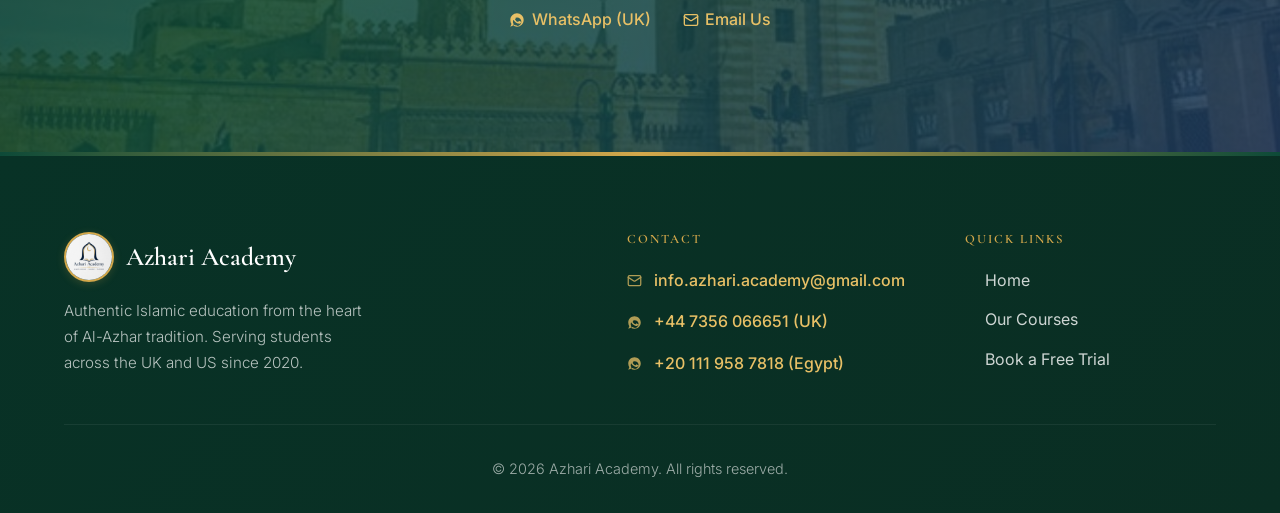
==== commit 2e6414eb: "about us added" ====
--- a/index.html
+++ b/index.html
@@ -28,6 +28,7 @@
             <ul class="nav-links">
                 <li><a href="index.html" class="active">Home</a></li>
                 <li><a href="courses.html">Courses</a></li>
+                <li><a href="about.html">About</a></li>
                 <li><a href="book.html" class="btn-nav">Book a Trial</a></li>
             </ul>
             <button class="mobile-menu-btn" aria-label="Menu">☰</button>
--- a/css/style.css
+++ b/css/style.css
@@ -228,6 +228,13 @@
 .hero-content {
     max-width: 750px;
     color: var(--color-white);
+    text-align: center;
+    margin: 0 auto;
+}
+
+.hero-subtitle {
+    margin-left: auto;
+    margin-right: auto;
 }
 
 .hero-badge {
@@ -1532,15 +1539,21 @@
     right: 28px;
     width: 64px;
     height: 64px;
-    background: linear-gradient(135deg, #25D366 0%, #128C7E 100%);
-    color: white;
+    background: linear-gradient(135deg, #e8c066 0%, #d4a84b 50%, #b8882e 100%);
+    color: var(--color-primary-dark);
     border-radius: 50%;
     display: flex;
     align-items: center;
     justify-content: center;
-    box-shadow: 0 4px 16px rgba(37,211,102,0.4), 0 8px 32px rgba(37,211,102,0.2);
+    box-shadow: 0 4px 16px rgba(212,168,75,0.5), 0 8px 32px rgba(212,168,75,0.3);
     z-index: 9999;
     transition: var(--transition);
+    animation: gold-pulse 3s ease-in-out infinite;
+}
+
+@keyframes gold-pulse {
+    0%, 100% { box-shadow: 0 4px 16px rgba(212,168,75,0.5), 0 8px 32px rgba(212,168,75,0.3); }
+    50%       { box-shadow: 0 4px 24px rgba(212,168,75,0.8), 0 8px 48px rgba(212,168,75,0.5); }
 }
 
 .whatsapp-float svg {
@@ -1549,8 +1562,9 @@
 }
 
 .whatsapp-float:hover {
-    transform: scale(1.08) rotate(8deg);
-    box-shadow: 0 6px 24px rgba(37,211,102,0.5), 0 12px 40px rgba(37,211,102,0.25);
+    transform: scale(1.1) rotate(8deg);
+    box-shadow: 0 8px 32px rgba(212,168,75,0.8), 0 16px 56px rgba(212,168,75,0.45);
+    animation: none;
 }
 
 .whatsapp-float::before {
@@ -1558,14 +1572,14 @@
     position: absolute;
     inset: -4px;
     border-radius: 50%;
-    background: linear-gradient(135deg, #25D366 0%, #128C7E 100%);
+    background: linear-gradient(135deg, #e8c066 0%, #d4a84b 100%);
     opacity: 0;
     z-index: -1;
     transition: var(--transition);
 }
 
 .whatsapp-float:hover::before {
-    opacity: 0.4;
+    opacity: 0.45;
     transform: scale(1.2);
 }
 
@@ -2142,4 +2156,300 @@
         flex-direction: column;
         align-items: center;
     }
+}
+
+/* =====================================================
+   ABOUT PAGE
+   ===================================================== */
+
+/* Mission Strip */
+.about-mission {
+    background: var(--color-primary);
+    padding: 48px 0;
+    text-align: center;
+}
+
+.about-mission-text {
+    color: rgba(255,255,255,0.92);
+    font-size: clamp(1.15rem, 2vw, 1.4rem);
+    font-family: 'Cormorant Garamond', serif;
+    font-style: italic;
+    line-height: 1.7;
+    max-width: 760px;
+    margin: 0 auto;
+}
+
+/* Story Section */
+.about-story {
+    padding: 80px 0;
+    background: var(--color-bg);
+}
+
+.about-story-grid {
+    display: grid;
+    grid-template-columns: 1fr 1fr;
+    gap: 60px;
+    align-items: center;
+}
+
+.about-story-text h2 {
+    font-family: 'Cormorant Garamond', serif;
+    font-size: clamp(1.8rem, 3vw, 2.4rem);
+    color: var(--color-primary);
+    margin-bottom: 1rem;
+}
+
+.about-story-text p {
+    color: var(--color-text-muted);
+    line-height: 1.8;
+    margin-bottom: 1rem;
+}
+
+.about-est-badge {
+    display: inline-flex;
+    align-items: center;
+    gap: 0.5rem;
+    background: var(--color-primary);
+    color: var(--color-secondary);
+    padding: 10px 20px;
+    border-radius: 50px;
+    font-size: 0.88rem;
+    font-weight: 600;
+    letter-spacing: 0.04em;
+    margin-top: 1.2rem;
+}
+
+.about-story-image img {
+    width: 100%;
+    height: 420px;
+    object-fit: cover;
+    border-radius: var(--radius-lg);
+    box-shadow: var(--shadow-lg);
+}
+
+/* Teachers Section */
+.about-teachers {
+    padding: 80px 0;
+    background: var(--color-bg-alt);
+}
+
+.about-teachers-grid {
+    display: grid;
+    grid-template-columns: repeat(3, 1fr);
+    gap: 32px;
+}
+
+.about-teacher-card {
+    background: var(--color-white);
+    border-radius: var(--radius-lg);
+    padding: 40px 32px;
+    text-align: center;
+    box-shadow: var(--shadow-sm);
+    border: 1px solid var(--color-border);
+    transition: var(--transition);
+}
+
+.about-teacher-card:hover {
+    transform: translateY(-4px);
+    box-shadow: var(--shadow-md);
+}
+
+.about-teacher-icon {
+    width: 72px;
+    height: 72px;
+    border-radius: 50%;
+    background: linear-gradient(135deg, var(--color-primary), var(--color-primary-dark));
+    display: flex;
+    align-items: center;
+    justify-content: center;
+    margin: 0 auto 1.2rem;
+    color: var(--color-secondary);
+}
+
+.about-teacher-card h3 {
+    font-family: 'Cormorant Garamond', serif;
+    font-size: 1.25rem;
+    color: var(--color-primary);
+    margin-bottom: 0.75rem;
+}
+
+.about-teacher-card p {
+    color: var(--color-text-muted);
+    font-size: 0.95rem;
+    line-height: 1.7;
+}
+
+/* Stats Bar */
+.about-stats-bar {
+    background: var(--color-primary-dark);
+    padding: 56px 0;
+}
+
+.about-stats-grid {
+    display: flex;
+    align-items: center;
+    justify-content: center;
+    gap: 0;
+    flex-wrap: wrap;
+}
+
+.about-stat-item {
+    display: flex;
+    flex-direction: column;
+    align-items: center;
+    padding: 0 48px;
+}
+
+.about-stat-item .stat-number {
+    font-family: 'Cormorant Garamond', serif;
+    font-size: clamp(2.2rem, 4vw, 3rem);
+    font-weight: 700;
+    color: var(--color-secondary);
+    line-height: 1;
+    display: block;
+}
+
+.about-stat-text {
+    font-family: 'Cormorant Garamond', serif;
+    font-size: clamp(2rem, 3.5vw, 2.8rem);
+    font-weight: 700;
+    color: var(--color-secondary);
+    line-height: 1;
+}
+
+.about-stat-label {
+    color: rgba(255,255,255,0.72);
+    font-size: 0.85rem;
+    letter-spacing: 0.06em;
+    text-transform: uppercase;
+    margin-top: 6px;
+}
+
+.about-stat-divider {
+    width: 1px;
+    height: 52px;
+    background: rgba(255,255,255,0.18);
+    flex-shrink: 0;
+}
+
+/* Journey Section */
+.about-journey {
+    padding: 80px 0;
+    background: var(--color-bg);
+}
+
+.about-journey-grid {
+    display: grid;
+    grid-template-columns: 1fr 1fr;
+    gap: 60px;
+    align-items: center;
+}
+
+.about-journey-image img {
+    width: 100%;
+    height: 400px;
+    object-fit: cover;
+    border-radius: var(--radius-lg);
+    box-shadow: var(--shadow-lg);
+}
+
+.about-journey-text h2 {
+    font-family: 'Cormorant Garamond', serif;
+    font-size: clamp(1.8rem, 3vw, 2.4rem);
+    color: var(--color-primary);
+    margin-bottom: 1rem;
+}
+
+.about-journey-text p {
+    color: var(--color-text-muted);
+    line-height: 1.8;
+    margin-bottom: 1rem;
+}
+
+.about-journey-closing {
+    color: var(--color-primary) !important;
+    font-size: 0.97rem;
+    border-left: 3px solid var(--color-secondary);
+    padding-left: 1rem;
+    margin-top: 1.5rem !important;
+}
+
+/* Hadith Quote */
+.about-hadith {
+    background: var(--color-bg-alt);
+    padding: 72px 0;
+    text-align: center;
+}
+
+.hadith-inner {
+    max-width: 640px;
+    margin: 0 auto;
+    display: flex;
+    flex-direction: column;
+    align-items: center;
+    gap: 1rem;
+}
+
+.hadith-ornament {
+    color: var(--color-secondary);
+    opacity: 0.7;
+}
+
+.hadith-text {
+    font-family: 'Cormorant Garamond', serif;
+    font-style: italic;
+    font-size: clamp(1.3rem, 2.5vw, 1.75rem);
+    color: var(--color-primary);
+    line-height: 1.6;
+    margin: 0;
+}
+
+.hadith-cite {
+    font-size: 1rem;
+    font-weight: 600;
+    color: var(--color-primary);
+    font-style: normal;
+}
+
+.hadith-source {
+    font-size: 0.85rem;
+    color: var(--color-text-muted);
+    margin: 0;
+    letter-spacing: 0.04em;
+}
+
+/* ===== About Page — Responsive ===== */
+@media (max-width: 900px) {
+    .about-teachers-grid {
+        grid-template-columns: 1fr;
+        max-width: 480px;
+        margin: 0 auto;
+    }
+}
+
+@media (max-width: 768px) {
+    .about-story-grid,
+    .about-journey-grid {
+        grid-template-columns: 1fr;
+        gap: 32px;
+    }
+
+    .about-story-image img,
+    .about-journey-image img {
+        height: 260px;
+    }
+
+    .about-stat-item {
+        padding: 16px 24px;
+    }
+
+    .about-stat-divider {
+        width: 80%;
+        height: 1px;
+        margin: 4px 0;
+    }
+
+    .about-stats-grid {
+        flex-direction: column;
+    }
 }
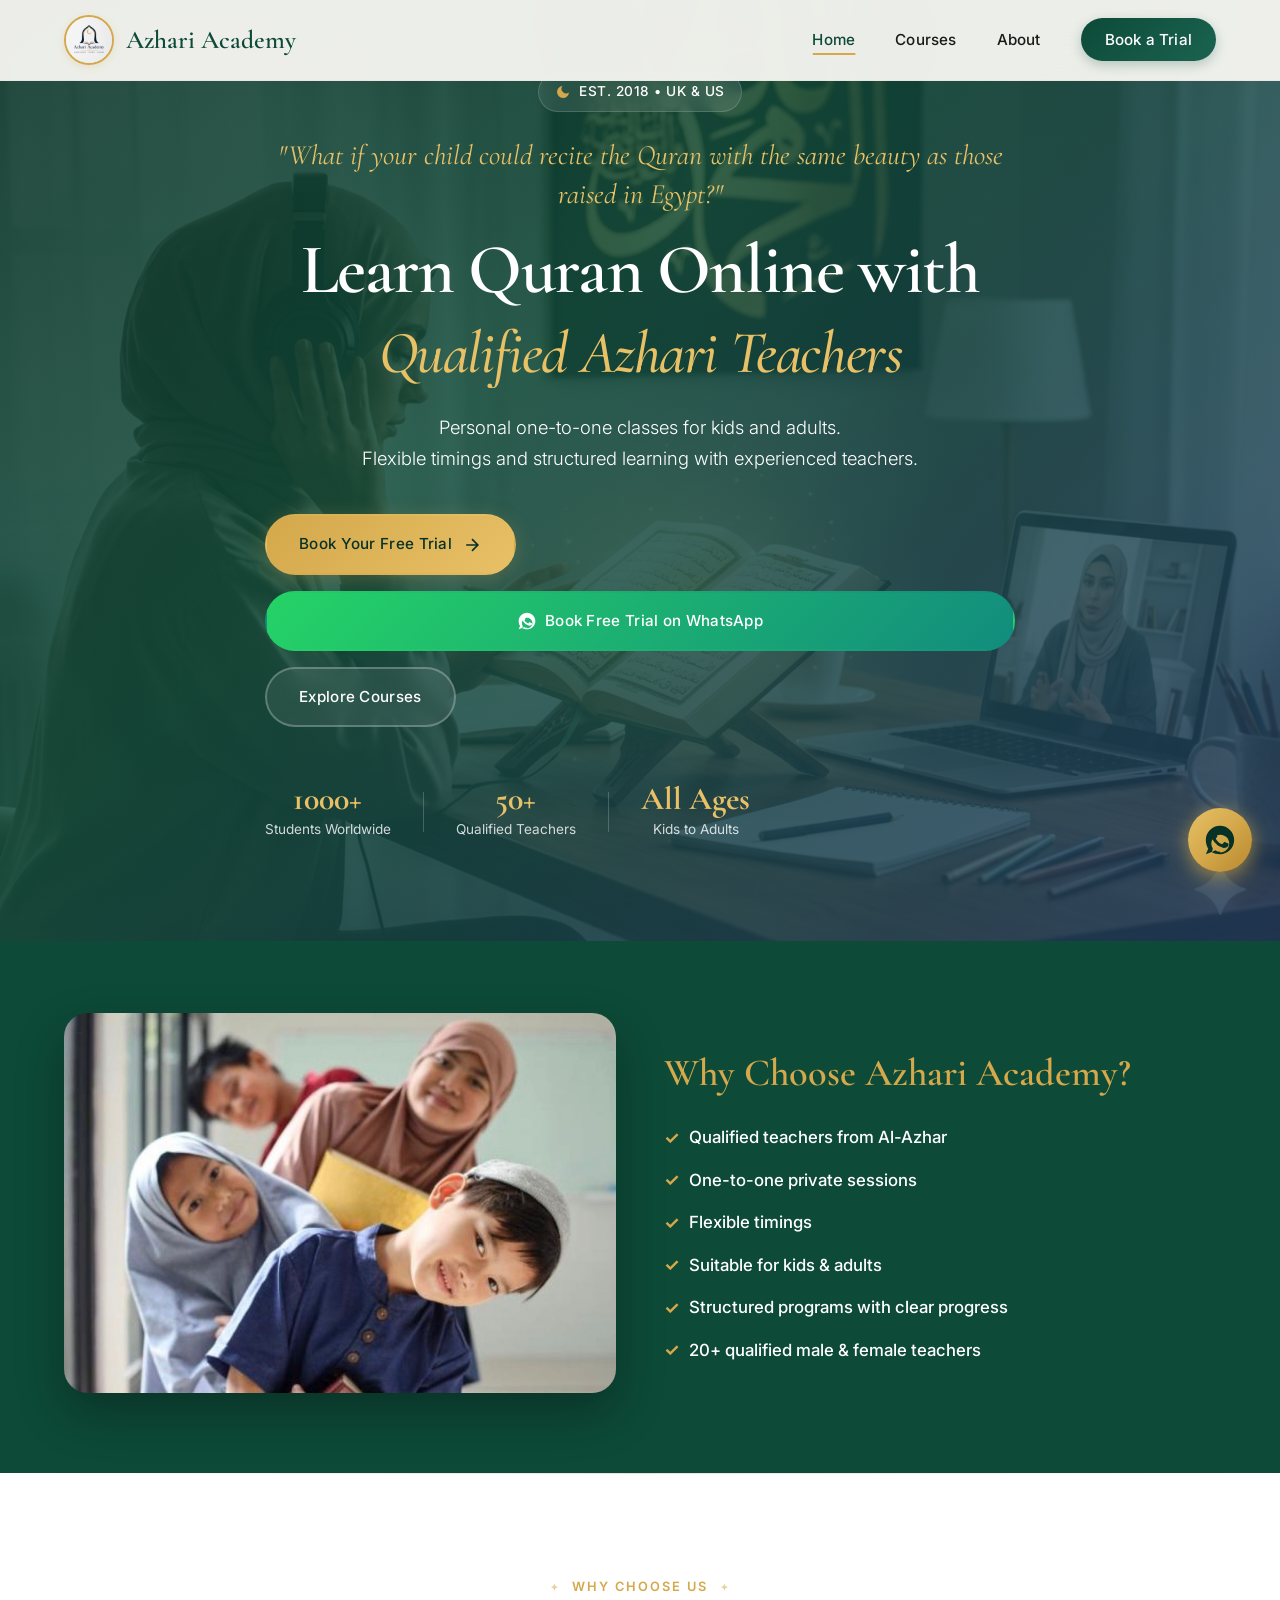
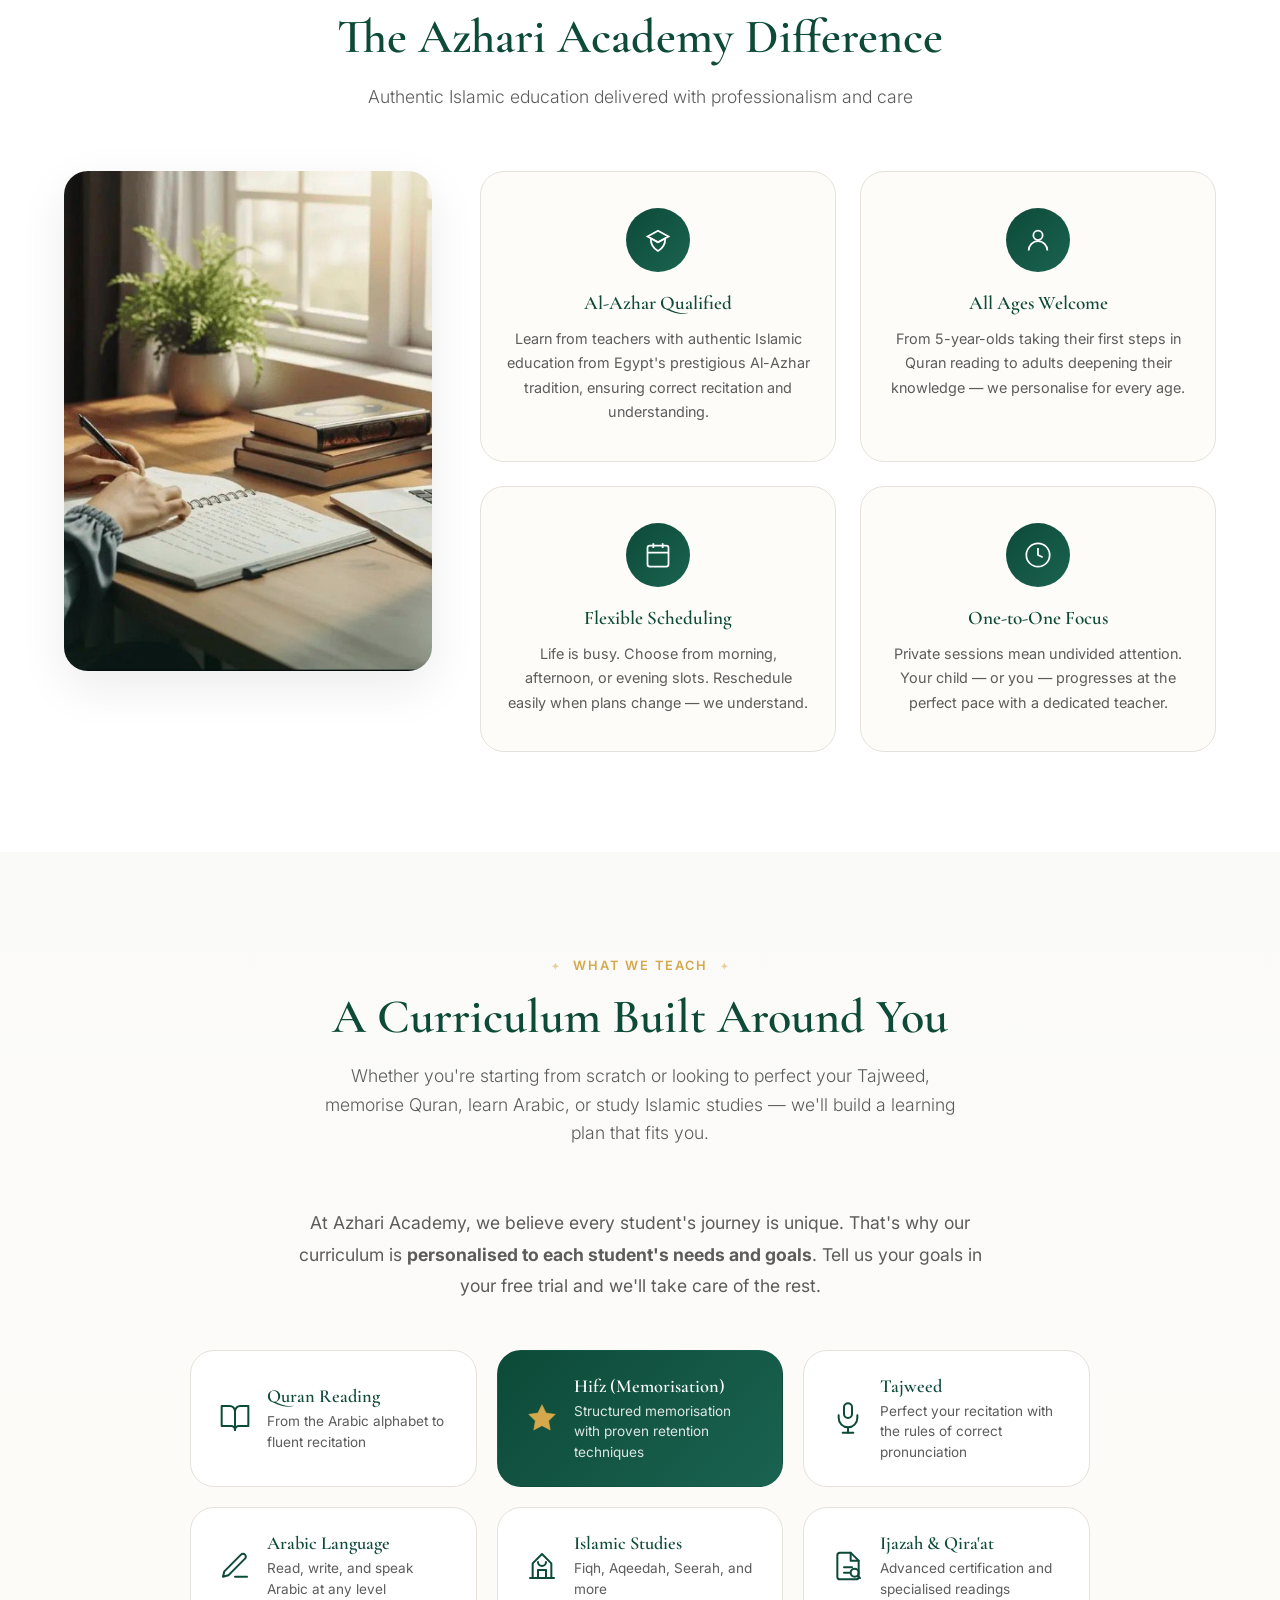
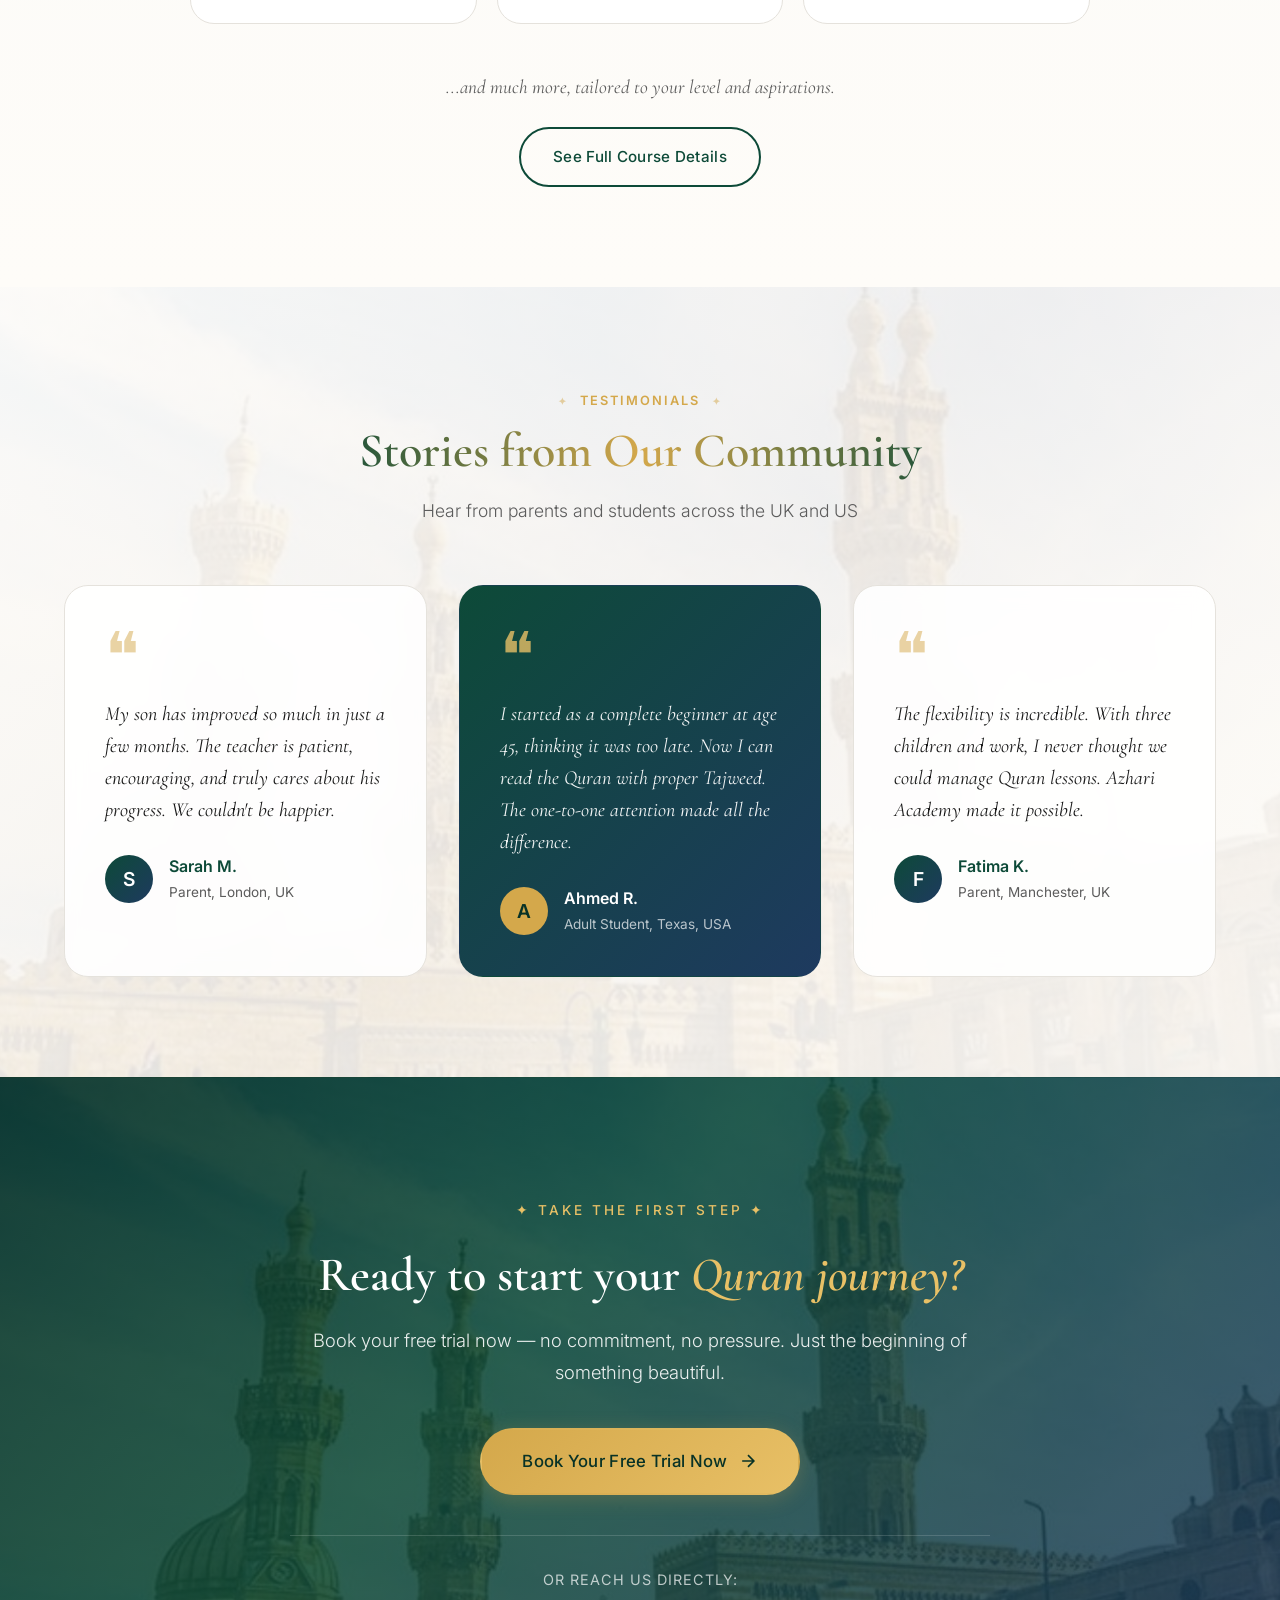
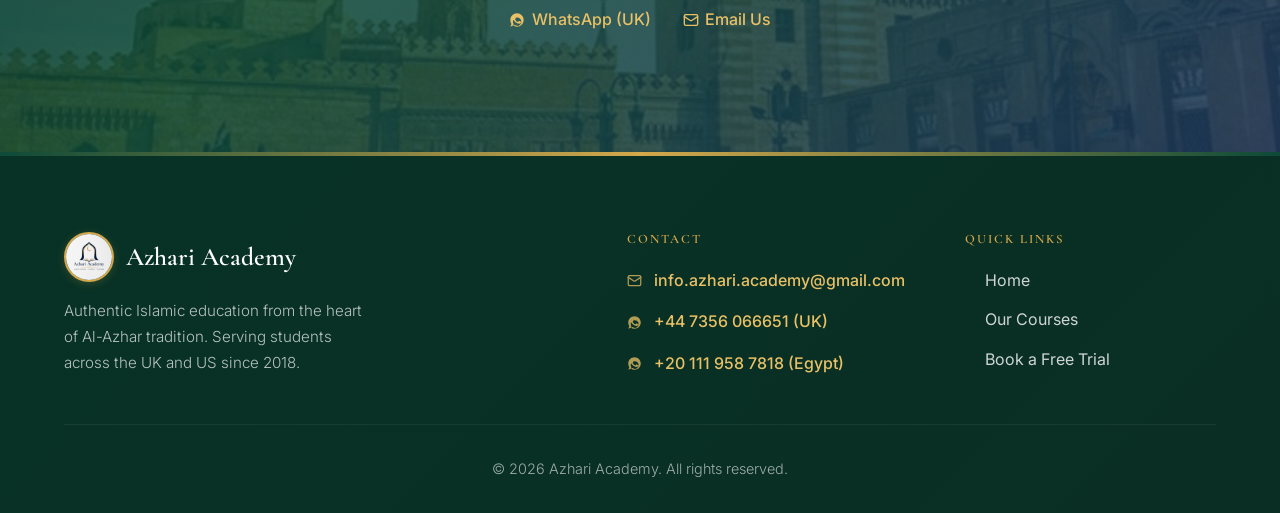
==== commit 7cde9e73: "restructuring" ====
--- a/index.html
+++ b/index.html
@@ -1,22 +1,28 @@
 <!DOCTYPE html>
 <html lang="en">
+
 <head>
     <meta charset="UTF-8">
     <meta name="viewport" content="width=device-width, initial-scale=1.0">
     <title>Azhari Academy — Learn Quran & Arabic Online</title>
-    <meta name="description" content="Azhari Academy offers online Quran and Arabic courses with qualified Egyptian teachers. Book a free trial session today.">
-    
+    <meta name="description"
+        content="Azhari Academy offers online Quran and Arabic courses with qualified Egyptian teachers. Book a free trial session today.">
+
     <!-- Open Graph -->
     <meta property="og:title" content="Azhari Academy — Learn Quran & Arabic Online">
-    <meta property="og:description" content="Online Quran and Arabic courses with qualified Egyptian teachers. Free trial available.">
+    <meta property="og:description"
+        content="Online Quran and Arabic courses with qualified Egyptian teachers. Free trial available.">
     <meta property="og:type" content="website">
     <meta property="og:url" content="https://azhariacademy.com">
-    
+
     <link rel="stylesheet" href="css/style.css">
     <link rel="preconnect" href="https://fonts.googleapis.com">
     <link rel="preconnect" href="https://fonts.gstatic.com" crossorigin>
-    <link href="https://fonts.googleapis.com/css2?family=Cormorant+Garamond:ital,wght@0,400;0,500;0,600;0,700;1,400&family=Inter:wght@300;400;500;600&family=Amiri:ital,wght@0,400;0,700;1,400&display=swap" rel="stylesheet">
+    <link
+        href="https://fonts.googleapis.com/css2?family=Cormorant+Garamond:ital,wght@0,400;0,500;0,600;0,700;1,400&family=Inter:wght@300;400;500;600&family=Amiri:ital,wght@0,400;0,700;1,400&display=swap"
+        rel="stylesheet">
 </head>
+
 <body>
     <!-- Navigation -->
     <nav class="navbar">
@@ -43,20 +49,32 @@
             <div class="hero-content">
                 <div class="hero-badge breathing float-gentle">
                     <span class="badge-icon">
-                        <svg width="16" height="16" viewBox="0 0 24 24" fill="currentColor"><path d="M21 12.79A9 9 0 1 1 11.21 3 7 7 0 0 0 21 12.79z"/></svg>
+                        <svg width="16" height="16" viewBox="0 0 24 24" fill="currentColor">
+                            <path d="M21 12.79A9 9 0 1 1 11.21 3 7 7 0 0 0 21 12.79z" />
+                        </svg>
                     </span>
-                    <span>Est. 2020 • UK & US</span>
-                </div>
-                <p class="hero-hook">"What if your child could recite the Quran with the same beauty as those raised in Egypt?"</p>
-                <h1 class="text-reveal">Learn Quran Online with <span class="highlight">Qualified Azhari Teachers</span></h1>
-                <p class="hero-subtitle">Personal one-to-one classes for kids and adults.<br>Flexible timings and structured learning with experienced teachers.</p>
+                    <span>Est. 2018 • UK & US</span>
+                </div>
+                <p class="hero-hook">"What if your child could recite the Quran with the same beauty as those raised in
+                    Egypt?"</p>
+                <h1 class="text-reveal">Learn Quran Online with <span class="highlight">Qualified Azhari Teachers</span>
+                </h1>
+                <p class="hero-subtitle">Personal one-to-one classes for kids and adults.<br>Flexible timings and
+                    structured learning with experienced teachers.</p>
                 <div class="hero-cta">
                     <a href="book.html" class="btn btn-primary liquid-btn" id="hero-cta-primary">
                         <span>Book Your Free Trial</span>
-                        <svg width="20" height="20" viewBox="0 0 24 24" fill="none" stroke="currentColor" stroke-width="2"><path d="M5 12h14M12 5l7 7-7 7"/></svg>
+                        <svg width="20" height="20" viewBox="0 0 24 24" fill="none" stroke="currentColor"
+                            stroke-width="2">
+                            <path d="M5 12h14M12 5l7 7-7 7" />
+                        </svg>
                     </a>
-                    <a href="https://wa.me/447356066651" class="btn btn-whatsapp liquid-btn" id="hero-cta-whatsapp" target="_blank">
-                        <svg width="20" height="20" viewBox="0 0 24 24" fill="currentColor"><path d="M17.472 14.382c-.297-.149-1.758-.867-2.03-.967-.273-.099-.471-.148-.67.15-.197.297-.767.966-.94 1.164-.173.199-.347.223-.644.075-.297-.15-1.255-.463-2.39-1.475-.883-.788-1.48-1.761-1.653-2.059-.173-.297-.018-.458.13-.606.134-.133.298-.347.446-.52.149-.174.198-.298.298-.497.099-.198.05-.371-.025-.52-.075-.149-.669-1.612-.916-2.207-.242-.579-.487-.5-.669-.51-.173-.008-.371-.01-.57-.01-.198 0-.52.074-.792.372-.272.297-1.04 1.016-1.04 2.479 0 1.462 1.065 2.875 1.213 3.074.149.198 2.096 3.2 5.077 4.487.709.306 1.262.489 1.694.625.712.227 1.36.195 1.871.118.571-.085 1.758-.719 2.006-1.413.248-.694.248-1.289.173-1.413-.074-.124-.272-.198-.57-.347m-5.421 5.839h-.004c-1.107 0-2.197-.294-3.152-.851l-.226-.134-2.347 1.21.625-2.421-.148-.236c-.589-.965-.903-2.091-.903-3.262 0-3.483 2.836-6.318 6.318-6.318 1.688 0 3.273.658 4.466 1.851 1.193 1.193 1.85 2.778 1.85 4.465 0 3.488-2.835 6.323-6.323 6.323M12 2C6.486 2 2 6.486 2 12c0 2.21.593 4.32 1.688 6.148L2 22l4.04-1.606C7.74 21.426 9.816 22 12 22c5.514 0 10-4.486 10-10S17.514 2 12 2"/></svg>
+                    <a href="https://wa.me/447356066651" class="btn btn-whatsapp liquid-btn" id="hero-cta-whatsapp"
+                        target="_blank">
+                        <svg width="20" height="20" viewBox="0 0 24 24" fill="currentColor">
+                            <path
+                                d="M17.472 14.382c-.297-.149-1.758-.867-2.03-.967-.273-.099-.471-.148-.67.15-.197.297-.767.966-.94 1.164-.173.199-.347.223-.644.075-.297-.15-1.255-.463-2.39-1.475-.883-.788-1.48-1.761-1.653-2.059-.173-.297-.018-.458.13-.606.134-.133.298-.347.446-.52.149-.174.198-.298.298-.497.099-.198.05-.371-.025-.52-.075-.149-.669-1.612-.916-2.207-.242-.579-.487-.5-.669-.51-.173-.008-.371-.01-.57-.01-.198 0-.52.074-.792.372-.272.297-1.04 1.016-1.04 2.479 0 1.462 1.065 2.875 1.213 3.074.149.198 2.096 3.2 5.077 4.487.709.306 1.262.489 1.694.625.712.227 1.36.195 1.871.118.571-.085 1.758-.719 2.006-1.413.248-.694.248-1.289.173-1.413-.074-.124-.272-.198-.57-.347m-5.421 5.839h-.004c-1.107 0-2.197-.294-3.152-.851l-.226-.134-2.347 1.21.625-2.421-.148-.236c-.589-.965-.903-2.091-.903-3.262 0-3.483 2.836-6.318 6.318-6.318 1.688 0 3.273.658 4.466 1.851 1.193 1.193 1.85 2.778 1.85 4.465 0 3.488-2.835 6.323-6.323 6.323M12 2C6.486 2 2 6.486 2 12c0 2.21.593 4.32 1.688 6.148L2 22l4.04-1.606C7.74 21.426 9.816 22 12 22c5.514 0 10-4.486 10-10S17.514 2 12 2" />
+                        </svg>
                         <span>Book Free Trial on WhatsApp</span>
                     </a>
                     <a href="courses.html" class="btn btn-secondary liquid-btn" id="hero-cta-secondary">
@@ -113,49 +131,67 @@
             </div>
             <div class="features-with-image">
                 <div class="features-image-col">
-                    <img src="images/new_image_1.jpeg" alt="Student studying Quran online" class="features-photo" loading="lazy">
+                    <img src="images/new_image_1.jpeg" alt="Student studying Quran online" class="features-photo"
+                        loading="lazy">
                     <div class="features-image-overlay"></div>
                 </div>
                 <div class="features-grid stagger-children">
                     <div class="feature-card magnetic-btn" id="feature-azhar">
                         <div class="feature-icon-wrapper">
                             <div class="feature-icon">
-                                <svg viewBox="0 0 24 24" fill="none" stroke="currentColor" stroke-width="1.5"><path d="M12 14l9-5-9-5-9 5 9 5z"/><path d="M12 14l6.16-3.422A12.083 12.083 0 0112 21.5a12.083 12.083 0 01-6.16-10.922L12 14z"/></svg>
+                                <svg viewBox="0 0 24 24" fill="none" stroke="currentColor" stroke-width="1.5">
+                                    <path d="M12 14l9-5-9-5-9 5 9 5z" />
+                                    <path
+                                        d="M12 14l6.16-3.422A12.083 12.083 0 0112 21.5a12.083 12.083 0 01-6.16-10.922L12 14z" />
+                                </svg>
                             </div>
                             <div class="feature-glow"></div>
                         </div>
                         <h3>Al-Azhar Qualified</h3>
-                        <p>Learn from teachers with authentic Islamic education from Egypt's prestigious Al-Azhar tradition, ensuring correct recitation and understanding.</p>
+                        <p>Learn from teachers with authentic Islamic education from Egypt's prestigious Al-Azhar
+                            tradition, ensuring correct recitation and understanding.</p>
                     </div>
                     <div class="feature-card magnetic-btn" id="feature-ages">
                         <div class="feature-icon-wrapper">
                             <div class="feature-icon">
-                                <svg viewBox="0 0 24 24" fill="none" stroke="currentColor" stroke-width="1.5"><circle cx="12" cy="8" r="4"/><path d="M20 21a8 8 0 10-16 0"/></svg>
+                                <svg viewBox="0 0 24 24" fill="none" stroke="currentColor" stroke-width="1.5">
+                                    <circle cx="12" cy="8" r="4" />
+                                    <path d="M20 21a8 8 0 10-16 0" />
+                                </svg>
                             </div>
                             <div class="feature-glow"></div>
                         </div>
                         <h3>All Ages Welcome</h3>
-                        <p>From 5-year-olds taking their first steps in Quran reading to adults deepening their knowledge — we personalise for every age.</p>
+                        <p>From 5-year-olds taking their first steps in Quran reading to adults deepening their
+                            knowledge — we personalise for every age.</p>
                     </div>
                     <div class="feature-card magnetic-btn" id="feature-schedule">
                         <div class="feature-icon-wrapper">
                             <div class="feature-icon">
-                                <svg viewBox="0 0 24 24" fill="none" stroke="currentColor" stroke-width="1.5"><rect x="3" y="4" width="18" height="18" rx="2"/><path d="M16 2v4M8 2v4M3 10h18"/></svg>
+                                <svg viewBox="0 0 24 24" fill="none" stroke="currentColor" stroke-width="1.5">
+                                    <rect x="3" y="4" width="18" height="18" rx="2" />
+                                    <path d="M16 2v4M8 2v4M3 10h18" />
+                                </svg>
                             </div>
                             <div class="feature-glow"></div>
                         </div>
                         <h3>Flexible Scheduling</h3>
-                        <p>Life is busy. Choose from morning, afternoon, or evening slots. Reschedule easily when plans change — we understand.</p>
+                        <p>Life is busy. Choose from morning, afternoon, or evening slots. Reschedule easily when plans
+                            change — we understand.</p>
                     </div>
                     <div class="feature-card magnetic-btn" id="feature-one-to-one">
                         <div class="feature-icon-wrapper">
                             <div class="feature-icon">
-                                <svg viewBox="0 0 24 24" fill="none" stroke="currentColor" stroke-width="1.5"><circle cx="12" cy="12" r="10"/><path d="M12 6v6l4 2"/></svg>
+                                <svg viewBox="0 0 24 24" fill="none" stroke="currentColor" stroke-width="1.5">
+                                    <circle cx="12" cy="12" r="10" />
+                                    <path d="M12 6v6l4 2" />
+                                </svg>
                             </div>
                             <div class="feature-glow"></div>
                         </div>
                         <h3>One-to-One Focus</h3>
-                        <p>Private sessions mean undivided attention. Your child — or you — progresses at the perfect pace with a dedicated teacher.</p>
+                        <p>Private sessions mean undivided attention. Your child — or you — progresses at the perfect
+                            pace with a dedicated teacher.</p>
                     </div>
                 </div>
             </div>
@@ -168,16 +204,24 @@
             <div class="section-header">
                 <span class="section-subtitle">What We Teach</span>
                 <h2 class="section-title">A Curriculum Built Around You</h2>
-                <p class="section-desc">Whether you're starting from scratch or looking to perfect your Tajweed, memorise Quran, learn Arabic, or study Islamic studies — we'll build a learning plan that fits you.</p>
+                <p class="section-desc">Whether you're starting from scratch or looking to perfect your Tajweed,
+                    memorise Quran, learn Arabic, or study Islamic studies — we'll build a learning plan that fits you.
+                </p>
             </div>
             <div class="courses-flexible">
                 <div class="courses-intro-text">
-                    <p>At Azhari Academy, we believe every student's journey is unique. That's why our curriculum is <strong>personalised to each student's needs and goals</strong>. Tell us your goals in your free trial and we'll take care of the rest.</p>
+                    <p>At Azhari Academy, we believe every student's journey is unique. That's why our curriculum is
+                        <strong>personalised to each student's needs and goals</strong>. Tell us your goals in your free
+                        trial and we'll take care of the rest.</p>
                 </div>
                 <div class="courses-tags-grid">
                     <div class="course-tag" id="tag-reading">
                         <div class="course-tag-icon">
-                            <svg width="32" height="32" viewBox="0 0 24 24" fill="none" stroke="currentColor" stroke-width="1.5" stroke-linecap="round" stroke-linejoin="round"><path d="M2 3h6a4 4 0 0 1 4 4v14a3 3 0 0 0-3-3H2z"/><path d="M22 3h-6a4 4 0 0 0-4 4v14a3 3 0 0 1 3-3h7z"/></svg>
+                            <svg width="32" height="32" viewBox="0 0 24 24" fill="none" stroke="currentColor"
+                                stroke-width="1.5" stroke-linecap="round" stroke-linejoin="round">
+                                <path d="M2 3h6a4 4 0 0 1 4 4v14a3 3 0 0 0-3-3H2z" />
+                                <path d="M22 3h-6a4 4 0 0 0-4 4v14a3 3 0 0 1 3-3h7z" />
+                            </svg>
                         </div>
                         <div class="course-tag-info">
                             <h3>Quran Reading</h3>
@@ -186,7 +230,11 @@
                     </div>
                     <div class="course-tag featured" id="tag-hifz">
                         <div class="course-tag-icon">
-                            <svg width="32" height="32" viewBox="0 0 24 24" fill="currentColor" stroke="currentColor" stroke-width="0.4" stroke-linejoin="round"><polygon points="12 2 15.09 8.26 22 9.27 17 14.14 18.18 21.02 12 17.77 5.82 21.02 7 14.14 2 9.27 8.91 8.26 12 2"/></svg>
+                            <svg width="32" height="32" viewBox="0 0 24 24" fill="currentColor" stroke="currentColor"
+                                stroke-width="0.4" stroke-linejoin="round">
+                                <polygon
+                                    points="12 2 15.09 8.26 22 9.27 17 14.14 18.18 21.02 12 17.77 5.82 21.02 7 14.14 2 9.27 8.91 8.26 12 2" />
+                            </svg>
                         </div>
                         <div class="course-tag-info">
                             <h3>Hifz (Memorisation)</h3>
@@ -195,7 +243,13 @@
                     </div>
                     <div class="course-tag" id="tag-tajweed">
                         <div class="course-tag-icon">
-                            <svg width="32" height="32" viewBox="0 0 24 24" fill="none" stroke="currentColor" stroke-width="1.5" stroke-linecap="round" stroke-linejoin="round"><rect x="9" y="1" width="6" height="11" rx="3"/><path d="M19 10v2a7 7 0 0 1-14 0v-2"/><path d="M12 19v4"/><path d="M8 23h8"/></svg>
+                            <svg width="32" height="32" viewBox="0 0 24 24" fill="none" stroke="currentColor"
+                                stroke-width="1.5" stroke-linecap="round" stroke-linejoin="round">
+                                <rect x="9" y="1" width="6" height="11" rx="3" />
+                                <path d="M19 10v2a7 7 0 0 1-14 0v-2" />
+                                <path d="M12 19v4" />
+                                <path d="M8 23h8" />
+                            </svg>
                         </div>
                         <div class="course-tag-info">
                             <h3>Tajweed</h3>
@@ -204,7 +258,11 @@
                     </div>
                     <div class="course-tag" id="tag-arabic">
                         <div class="course-tag-icon">
-                            <svg width="32" height="32" viewBox="0 0 24 24" fill="none" stroke="currentColor" stroke-width="1.5" stroke-linecap="round" stroke-linejoin="round"><path d="M12 20h9"/><path d="M16.5 3.5a2.121 2.121 0 0 1 3 3L7 19l-4 1 1-4L16.5 3.5z"/></svg>
+                            <svg width="32" height="32" viewBox="0 0 24 24" fill="none" stroke="currentColor"
+                                stroke-width="1.5" stroke-linecap="round" stroke-linejoin="round">
+                                <path d="M12 20h9" />
+                                <path d="M16.5 3.5a2.121 2.121 0 0 1 3 3L7 19l-4 1 1-4L16.5 3.5z" />
+                            </svg>
                         </div>
                         <div class="course-tag-info">
                             <h3>Arabic Language</h3>
@@ -213,7 +271,13 @@
                     </div>
                     <div class="course-tag" id="tag-islamic">
                         <div class="course-tag-icon">
-                            <svg width="32" height="32" viewBox="0 0 24 24" fill="none" stroke="currentColor" stroke-width="1.5" stroke-linecap="round" stroke-linejoin="round"><path d="M3 21h18"/><path d="M5 21V10l7-7 7 7v11"/><path d="M9 21v-6h6v6"/><path d="M9 9a3 3 0 0 0 6 0"/></svg>
+                            <svg width="32" height="32" viewBox="0 0 24 24" fill="none" stroke="currentColor"
+                                stroke-width="1.5" stroke-linecap="round" stroke-linejoin="round">
+                                <path d="M3 21h18" />
+                                <path d="M5 21V10l7-7 7 7v11" />
+                                <path d="M9 21v-6h6v6" />
+                                <path d="M9 9a3 3 0 0 0 6 0" />
+                            </svg>
                         </div>
                         <div class="course-tag-info">
                             <h3>Islamic Studies</h3>
@@ -222,7 +286,15 @@
                     </div>
                     <div class="course-tag" id="tag-ijazah">
                         <div class="course-tag-icon">
-                            <svg width="32" height="32" viewBox="0 0 24 24" fill="none" stroke="currentColor" stroke-width="1.5" stroke-linecap="round" stroke-linejoin="round"><path d="M14 2H6a2 2 0 0 0-2 2v16a2 2 0 0 0 2 2h12a2 2 0 0 0 2-2V8z"/><polyline points="14 2 14 8 20 8"/><path d="M9 13h6"/><path d="M9 17h4"/><circle cx="17" cy="17" r="3"/><path d="m21 21-1.5-1.5"/></svg>
+                            <svg width="32" height="32" viewBox="0 0 24 24" fill="none" stroke="currentColor"
+                                stroke-width="1.5" stroke-linecap="round" stroke-linejoin="round">
+                                <path d="M14 2H6a2 2 0 0 0-2 2v16a2 2 0 0 0 2 2h12a2 2 0 0 0 2-2V8z" />
+                                <polyline points="14 2 14 8 20 8" />
+                                <path d="M9 13h6" />
+                                <path d="M9 17h4" />
+                                <circle cx="17" cy="17" r="3" />
+                                <path d="m21 21-1.5-1.5" />
+                            </svg>
                         </div>
                         <div class="course-tag-info">
                             <h3>Ijazah & Qira'at</h3>
@@ -251,7 +323,8 @@
             <div class="testimonials-grid stagger-children">
                 <div class="testimonial-card magnetic-btn" id="testimonial-1">
                     <div class="testimonial-quote">❝</div>
-                    <p class="testimonial-text">My son has improved so much in just a few months. The teacher is patient, encouraging, and truly cares about his progress. We couldn't be happier.</p>
+                    <p class="testimonial-text">My son has improved so much in just a few months. The teacher is
+                        patient, encouraging, and truly cares about his progress. We couldn't be happier.</p>
                     <div class="testimonial-author">
                         <div class="author-avatar">S</div>
                         <div class="author-info">
@@ -262,7 +335,9 @@
                 </div>
                 <div class="testimonial-card featured magnetic-btn" id="testimonial-2">
                     <div class="testimonial-quote">❝</div>
-                    <p class="testimonial-text">I started as a complete beginner at age 45, thinking it was too late. Now I can read the Quran with proper Tajweed. The one-to-one attention made all the difference.</p>
+                    <p class="testimonial-text">I started as a complete beginner at age 45, thinking it was too late.
+                        Now I can read the Quran with proper Tajweed. The one-to-one attention made all the difference.
+                    </p>
                     <div class="testimonial-author">
                         <div class="author-avatar">A</div>
                         <div class="author-info">
@@ -273,7 +348,8 @@
                 </div>
                 <div class="testimonial-card magnetic-btn" id="testimonial-3">
                     <div class="testimonial-quote">❝</div>
-                    <p class="testimonial-text">The flexibility is incredible. With three children and work, I never thought we could manage Quran lessons. Azhari Academy made it possible.</p>
+                    <p class="testimonial-text">The flexibility is incredible. With three children and work, I never
+                        thought we could manage Quran lessons. Azhari Academy made it possible.</p>
                     <div class="testimonial-author">
                         <div class="author-avatar">F</div>
                         <div class="author-info">
@@ -297,17 +373,26 @@
                 <p>Book your free trial now — no commitment, no pressure. Just the beginning of something beautiful.</p>
                 <a href="book.html" class="btn btn-primary btn-large liquid-btn" id="cta-final-btn">
                     <span>Book Your Free Trial Now</span>
-                    <svg width="20" height="20" viewBox="0 0 24 24" fill="none" stroke="currentColor" stroke-width="2"><path d="M5 12h14M12 5l7 7-7 7"/></svg>
+                    <svg width="20" height="20" viewBox="0 0 24 24" fill="none" stroke="currentColor" stroke-width="2">
+                        <path d="M5 12h14M12 5l7 7-7 7" />
+                    </svg>
                 </a>
                 <div class="cta-final-contact">
                     <p>Or reach us directly:</p>
                     <div class="cta-contact-links">
                         <a href="https://wa.me/447356066651" target="_blank">
-                            <svg width="16" height="16" viewBox="0 0 24 24" fill="currentColor"><path d="M17.472 14.382c-.297-.149-1.758-.867-2.03-.967-.273-.099-.471-.148-.67.15-.197.297-.767.966-.94 1.164-.173.199-.347.223-.644.075-.297-.15-1.255-.463-2.39-1.475-.883-.788-1.48-1.761-1.653-2.059-.173-.297-.018-.458.13-.606.134-.133.298-.347.446-.52.149-.174.198-.298.298-.497.099-.198.05-.371-.025-.52-.075-.149-.669-1.612-.916-2.207-.242-.579-.487-.5-.669-.51-.173-.008-.371-.01-.57-.01-.198 0-.52.074-.792.372-.272.297-1.04 1.016-1.04 2.479 0 1.462 1.065 2.875 1.213 3.074.149.198 2.096 3.2 5.077 4.487.709.306 1.262.489 1.694.625.712.227 1.36.195 1.871.118.571-.085 1.758-.719 2.006-1.413.248-.694.248-1.289.173-1.413-.074-.124-.272-.198-.57-.347m-5.421 5.839h-.004c-1.107 0-2.197-.294-3.152-.851l-.226-.134-2.347 1.21.625-2.421-.148-.236c-.589-.965-.903-2.091-.903-3.262 0-3.483 2.836-6.318 6.318-6.318 1.688 0 3.273.658 4.466 1.851 1.193 1.193 1.85 2.778 1.85 4.465 0 3.488-2.835 6.323-6.323 6.323M12 2C6.486 2 2 6.486 2 12c0 2.21.593 4.32 1.688 6.148L2 22l4.04-1.606C7.74 21.426 9.816 22 12 22c5.514 0 10-4.486 10-10S17.514 2 12 2"/></svg>
+                            <svg width="16" height="16" viewBox="0 0 24 24" fill="currentColor">
+                                <path
+                                    d="M17.472 14.382c-.297-.149-1.758-.867-2.03-.967-.273-.099-.471-.148-.67.15-.197.297-.767.966-.94 1.164-.173.199-.347.223-.644.075-.297-.15-1.255-.463-2.39-1.475-.883-.788-1.48-1.761-1.653-2.059-.173-.297-.018-.458.13-.606.134-.133.298-.347.446-.52.149-.174.198-.298.298-.497.099-.198.05-.371-.025-.52-.075-.149-.669-1.612-.916-2.207-.242-.579-.487-.5-.669-.51-.173-.008-.371-.01-.57-.01-.198 0-.52.074-.792.372-.272.297-1.04 1.016-1.04 2.479 0 1.462 1.065 2.875 1.213 3.074.149.198 2.096 3.2 5.077 4.487.709.306 1.262.489 1.694.625.712.227 1.36.195 1.871.118.571-.085 1.758-.719 2.006-1.413.248-.694.248-1.289.173-1.413-.074-.124-.272-.198-.57-.347m-5.421 5.839h-.004c-1.107 0-2.197-.294-3.152-.851l-.226-.134-2.347 1.21.625-2.421-.148-.236c-.589-.965-.903-2.091-.903-3.262 0-3.483 2.836-6.318 6.318-6.318 1.688 0 3.273.658 4.466 1.851 1.193 1.193 1.85 2.778 1.85 4.465 0 3.488-2.835 6.323-6.323 6.323M12 2C6.486 2 2 6.486 2 12c0 2.21.593 4.32 1.688 6.148L2 22l4.04-1.606C7.74 21.426 9.816 22 12 22c5.514 0 10-4.486 10-10S17.514 2 12 2" />
+                            </svg>
                             WhatsApp (UK)
                         </a>
                         <a href="mailto:info.azhari.academy@gmail.com">
-                            <svg width="16" height="16" viewBox="0 0 24 24" fill="none" stroke="currentColor" stroke-width="2" stroke-linecap="round" stroke-linejoin="round"><rect x="2" y="4" width="20" height="16" rx="2"/><path d="m22 7-8.97 5.7a1.94 1.94 0 0 1-2.06 0L2 7"/></svg>
+                            <svg width="16" height="16" viewBox="0 0 24 24" fill="none" stroke="currentColor"
+                                stroke-width="2" stroke-linecap="round" stroke-linejoin="round">
+                                <rect x="2" y="4" width="20" height="16" rx="2" />
+                                <path d="m22 7-8.97 5.7a1.94 1.94 0 0 1-2.06 0L2 7" />
+                            </svg>
                             Email Us
                         </a>
                     </div>
@@ -325,21 +410,32 @@
                         <img src="images/logo.jpeg" alt="Azhari Academy Logo" class="logo-img">
                         <span class="logo-text">Azhari Academy</span>
                     </a>
-                    <p class="tagline">Authentic Islamic education from the heart of Al-Azhar tradition. Serving students across the UK and US since 2020.</p>
+                    <p class="tagline">Authentic Islamic education from the heart of Al-Azhar tradition. Serving
+                        students across the UK and US since 2018.</p>
                 </div>
                 <div class="footer-section">
                     <h4 class="footer-section-title">Contact</h4>
                     <div class="footer-contact">
                         <p>
-                            <svg width="15" height="15" viewBox="0 0 24 24" fill="none" stroke="currentColor" stroke-width="2" stroke-linecap="round" stroke-linejoin="round"><rect x="2" y="4" width="20" height="16" rx="2"/><path d="m22 7-8.97 5.7a1.94 1.94 0 0 1-2.06 0L2 7"/></svg>
+                            <svg width="15" height="15" viewBox="0 0 24 24" fill="none" stroke="currentColor"
+                                stroke-width="2" stroke-linecap="round" stroke-linejoin="round">
+                                <rect x="2" y="4" width="20" height="16" rx="2" />
+                                <path d="m22 7-8.97 5.7a1.94 1.94 0 0 1-2.06 0L2 7" />
+                            </svg>
                             <a href="mailto:info.azhari.academy@gmail.com">info.azhari.academy@gmail.com</a>
                         </p>
                         <p>
-                            <svg width="15" height="15" viewBox="0 0 24 24" fill="currentColor"><path d="M17.472 14.382c-.297-.149-1.758-.867-2.03-.967-.273-.099-.471-.148-.67.15-.197.297-.767.966-.94 1.164-.173.199-.347.223-.644.075-.297-.15-1.255-.463-2.39-1.475-.883-.788-1.48-1.761-1.653-2.059-.173-.297-.018-.458.13-.606.134-.133.298-.347.446-.52.149-.174.198-.298.298-.497.099-.198.05-.371-.025-.52-.075-.149-.669-1.612-.916-2.207-.242-.579-.487-.5-.669-.51-.173-.008-.371-.01-.57-.01-.198 0-.52.074-.792.372-.272.297-1.04 1.016-1.04 2.479 0 1.462 1.065 2.875 1.213 3.074.149.198 2.096 3.2 5.077 4.487.709.306 1.262.489 1.694.625.712.227 1.36.195 1.871.118.571-.085 1.758-.719 2.006-1.413.248-.694.248-1.289.173-1.413-.074-.124-.272-.198-.57-.347m-5.421 5.839h-.004c-1.107 0-2.197-.294-3.152-.851l-.226-.134-2.347 1.21.625-2.421-.148-.236c-.589-.965-.903-2.091-.903-3.262 0-3.483 2.836-6.318 6.318-6.318 1.688 0 3.273.658 4.466 1.851 1.193 1.193 1.85 2.778 1.85 4.465 0 3.488-2.835 6.323-6.323 6.323M12 2C6.486 2 2 6.486 2 12c0 2.21.593 4.32 1.688 6.148L2 22l4.04-1.606C7.74 21.426 9.816 22 12 22c5.514 0 10-4.486 10-10S17.514 2 12 2"/></svg>
+                            <svg width="15" height="15" viewBox="0 0 24 24" fill="currentColor">
+                                <path
+                                    d="M17.472 14.382c-.297-.149-1.758-.867-2.03-.967-.273-.099-.471-.148-.67.15-.197.297-.767.966-.94 1.164-.173.199-.347.223-.644.075-.297-.15-1.255-.463-2.39-1.475-.883-.788-1.48-1.761-1.653-2.059-.173-.297-.018-.458.13-.606.134-.133.298-.347.446-.52.149-.174.198-.298.298-.497.099-.198.05-.371-.025-.52-.075-.149-.669-1.612-.916-2.207-.242-.579-.487-.5-.669-.51-.173-.008-.371-.01-.57-.01-.198 0-.52.074-.792.372-.272.297-1.04 1.016-1.04 2.479 0 1.462 1.065 2.875 1.213 3.074.149.198 2.096 3.2 5.077 4.487.709.306 1.262.489 1.694.625.712.227 1.36.195 1.871.118.571-.085 1.758-.719 2.006-1.413.248-.694.248-1.289.173-1.413-.074-.124-.272-.198-.57-.347m-5.421 5.839h-.004c-1.107 0-2.197-.294-3.152-.851l-.226-.134-2.347 1.21.625-2.421-.148-.236c-.589-.965-.903-2.091-.903-3.262 0-3.483 2.836-6.318 6.318-6.318 1.688 0 3.273.658 4.466 1.851 1.193 1.193 1.85 2.778 1.85 4.465 0 3.488-2.835 6.323-6.323 6.323M12 2C6.486 2 2 6.486 2 12c0 2.21.593 4.32 1.688 6.148L2 22l4.04-1.606C7.74 21.426 9.816 22 12 22c5.514 0 10-4.486 10-10S17.514 2 12 2" />
+                            </svg>
                             <a href="https://wa.me/447356066651" target="_blank">+44 7356 066651 (UK)</a>
                         </p>
                         <p>
-                            <svg width="15" height="15" viewBox="0 0 24 24" fill="currentColor"><path d="M17.472 14.382c-.297-.149-1.758-.867-2.03-.967-.273-.099-.471-.148-.67.15-.197.297-.767.966-.94 1.164-.173.199-.347.223-.644.075-.297-.15-1.255-.463-2.39-1.475-.883-.788-1.48-1.761-1.653-2.059-.173-.297-.018-.458.13-.606.134-.133.298-.347.446-.52.149-.174.198-.298.298-.497.099-.198.05-.371-.025-.52-.075-.149-.669-1.612-.916-2.207-.242-.579-.487-.5-.669-.51-.173-.008-.371-.01-.57-.01-.198 0-.52.074-.792.372-.272.297-1.04 1.016-1.04 2.479 0 1.462 1.065 2.875 1.213 3.074.149.198 2.096 3.2 5.077 4.487.709.306 1.262.489 1.694.625.712.227 1.36.195 1.871.118.571-.085 1.758-.719 2.006-1.413.248-.694.248-1.289.173-1.413-.074-.124-.272-.198-.57-.347m-5.421 5.839h-.004c-1.107 0-2.197-.294-3.152-.851l-.226-.134-2.347 1.21.625-2.421-.148-.236c-.589-.965-.903-2.091-.903-3.262 0-3.483 2.836-6.318 6.318-6.318 1.688 0 3.273.658 4.466 1.851 1.193 1.193 1.85 2.778 1.85 4.465 0 3.488-2.835 6.323-6.323 6.323M12 2C6.486 2 2 6.486 2 12c0 2.21.593 4.32 1.688 6.148L2 22l4.04-1.606C7.74 21.426 9.816 22 12 22c5.514 0 10-4.486 10-10S17.514 2 12 2"/></svg>
+                            <svg width="15" height="15" viewBox="0 0 24 24" fill="currentColor">
+                                <path
+                                    d="M17.472 14.382c-.297-.149-1.758-.867-2.03-.967-.273-.099-.471-.148-.67.15-.197.297-.767.966-.94 1.164-.173.199-.347.223-.644.075-.297-.15-1.255-.463-2.39-1.475-.883-.788-1.48-1.761-1.653-2.059-.173-.297-.018-.458.13-.606.134-.133.298-.347.446-.52.149-.174.198-.298.298-.497.099-.198.05-.371-.025-.52-.075-.149-.669-1.612-.916-2.207-.242-.579-.487-.5-.669-.51-.173-.008-.371-.01-.57-.01-.198 0-.52.074-.792.372-.272.297-1.04 1.016-1.04 2.479 0 1.462 1.065 2.875 1.213 3.074.149.198 2.096 3.2 5.077 4.487.709.306 1.262.489 1.694.625.712.227 1.36.195 1.871.118.571-.085 1.758-.719 2.006-1.413.248-.694.248-1.289.173-1.413-.074-.124-.272-.198-.57-.347m-5.421 5.839h-.004c-1.107 0-2.197-.294-3.152-.851l-.226-.134-2.347 1.21.625-2.421-.148-.236c-.589-.965-.903-2.091-.903-3.262 0-3.483 2.836-6.318 6.318-6.318 1.688 0 3.273.658 4.466 1.851 1.193 1.193 1.85 2.778 1.85 4.465 0 3.488-2.835 6.323-6.323 6.323M12 2C6.486 2 2 6.486 2 12c0 2.21.593 4.32 1.688 6.148L2 22l4.04-1.606C7.74 21.426 9.816 22 12 22c5.514 0 10-4.486 10-10S17.514 2 12 2" />
+                            </svg>
                             <a href="https://wa.me/201119587818" target="_blank">+20 111 958 7818 (Egypt)</a>
                         </p>
                     </div>
@@ -362,10 +458,12 @@
     <!-- Floating WhatsApp Button -->
     <a href="https://wa.me/447356066651" class="whatsapp-float" target="_blank" aria-label="Message us on WhatsApp">
         <svg viewBox="0 0 24 24" fill="currentColor">
-            <path d="M17.472 14.382c-.297-.149-1.758-.867-2.03-.967-.273-.099-.471-.148-.67.15-.197.297-.767.966-.94 1.164-.173.199-.347.223-.644.075-.297-.15-1.255-.463-2.39-1.475-.883-.788-1.48-1.761-1.653-2.059-.173-.297-.018-.458.13-.606.134-.133.298-.347.446-.52.149-.174.198-.298.298-.497.099-.198.05-.371-.025-.52-.075-.149-.669-1.612-.916-2.207-.242-.579-.487-.5-.669-.51-.173-.008-.371-.01-.57-.01-.198 0-.52.074-.792.372-.272.297-1.04 1.016-1.04 2.479 0 1.462 1.065 2.875 1.213 3.074.149.198 2.096 3.2 5.077 4.487.709.306 1.262.489 1.694.625.712.227 1.36.195 1.871.118.571-.085 1.758-.719 2.006-1.413.248-.694.248-1.289.173-1.413-.074-.124-.272-.198-.57-.347m-5.421 5.839h-.004c-1.107 0-2.197-.294-3.152-.851l-.226-.134-2.347 1.21.625-2.421-.148-.236c-.589-.965-.903-2.091-.903-3.262 0-3.483 2.836-6.318 6.318-6.318 1.688 0 3.273.658 4.466 1.851 1.193 1.193 1.85 2.778 1.85 4.465 0 3.488-2.835 6.323-6.323 6.323M12 2C6.486 2 2 6.486 2 12c0 2.21.593 4.32 1.688 6.148L2 22l4.04-1.606C7.74 21.426 9.816 22 12 22c5.514 0 10-4.486 10-10S17.514 2 12 2"/>
+            <path
+                d="M17.472 14.382c-.297-.149-1.758-.867-2.03-.967-.273-.099-.471-.148-.67.15-.197.297-.767.966-.94 1.164-.173.199-.347.223-.644.075-.297-.15-1.255-.463-2.39-1.475-.883-.788-1.48-1.761-1.653-2.059-.173-.297-.018-.458.13-.606.134-.133.298-.347.446-.52.149-.174.198-.298.298-.497.099-.198.05-.371-.025-.52-.075-.149-.669-1.612-.916-2.207-.242-.579-.487-.5-.669-.51-.173-.008-.371-.01-.57-.01-.198 0-.52.074-.792.372-.272.297-1.04 1.016-1.04 2.479 0 1.462 1.065 2.875 1.213 3.074.149.198 2.096 3.2 5.077 4.487.709.306 1.262.489 1.694.625.712.227 1.36.195 1.871.118.571-.085 1.758-.719 2.006-1.413.248-.694.248-1.289.173-1.413-.074-.124-.272-.198-.57-.347m-5.421 5.839h-.004c-1.107 0-2.197-.294-3.152-.851l-.226-.134-2.347 1.21.625-2.421-.148-.236c-.589-.965-.903-2.091-.903-3.262 0-3.483 2.836-6.318 6.318-6.318 1.688 0 3.273.658 4.466 1.851 1.193 1.193 1.85 2.778 1.85 4.465 0 3.488-2.835 6.323-6.323 6.323M12 2C6.486 2 2 6.486 2 12c0 2.21.593 4.32 1.688 6.148L2 22l4.04-1.606C7.74 21.426 9.816 22 12 22c5.514 0 10-4.486 10-10S17.514 2 12 2" />
         </svg>
     </a>
 
     <script src="js/main.js"></script>
 </body>
-</html>
+
+</html>
--- a/css/style.css
+++ b/css/style.css
@@ -2221,8 +2221,7 @@
 
 .about-story-image img {
     width: 100%;
-    height: 420px;
-    object-fit: cover;
+    height: auto;
     border-radius: var(--radius-lg);
     box-shadow: var(--shadow-lg);
 }
@@ -2434,7 +2433,6 @@
         gap: 32px;
     }
 
-    .about-story-image img,
     .about-journey-image img {
         height: 260px;
     }
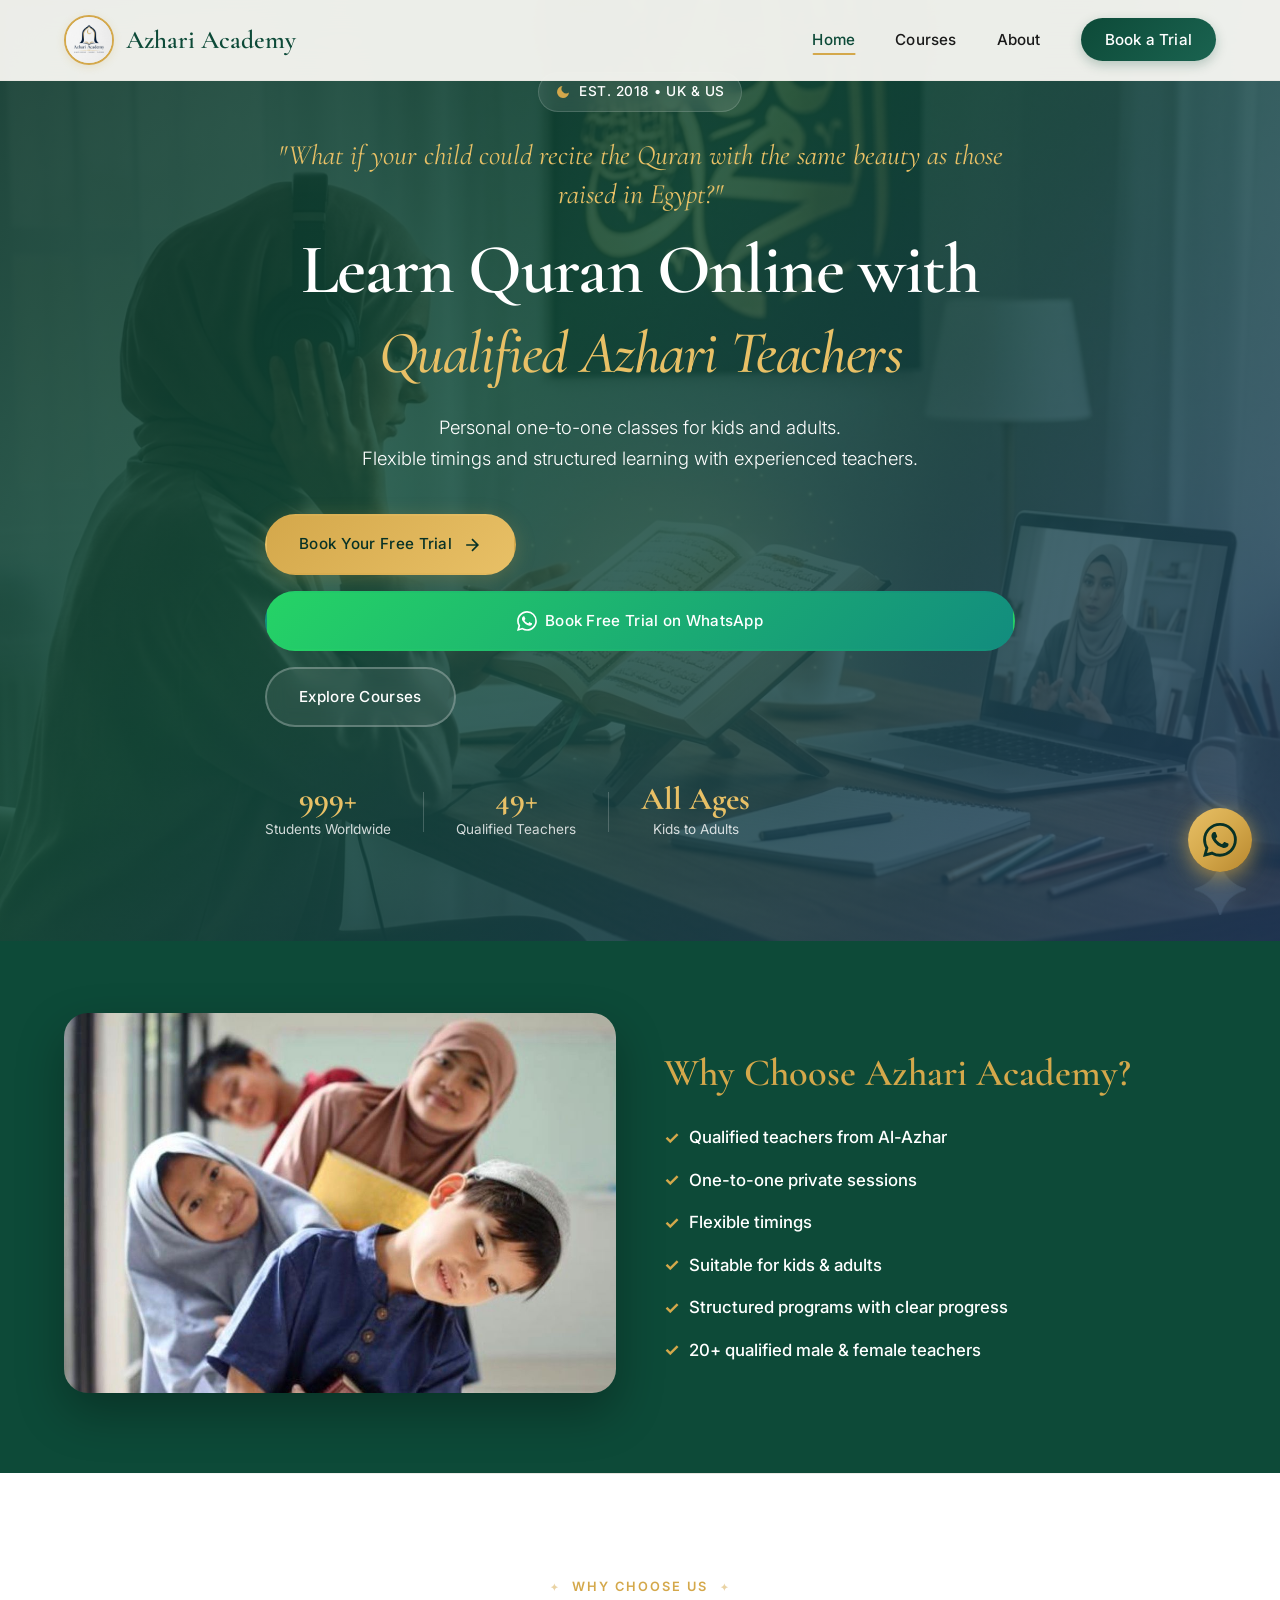
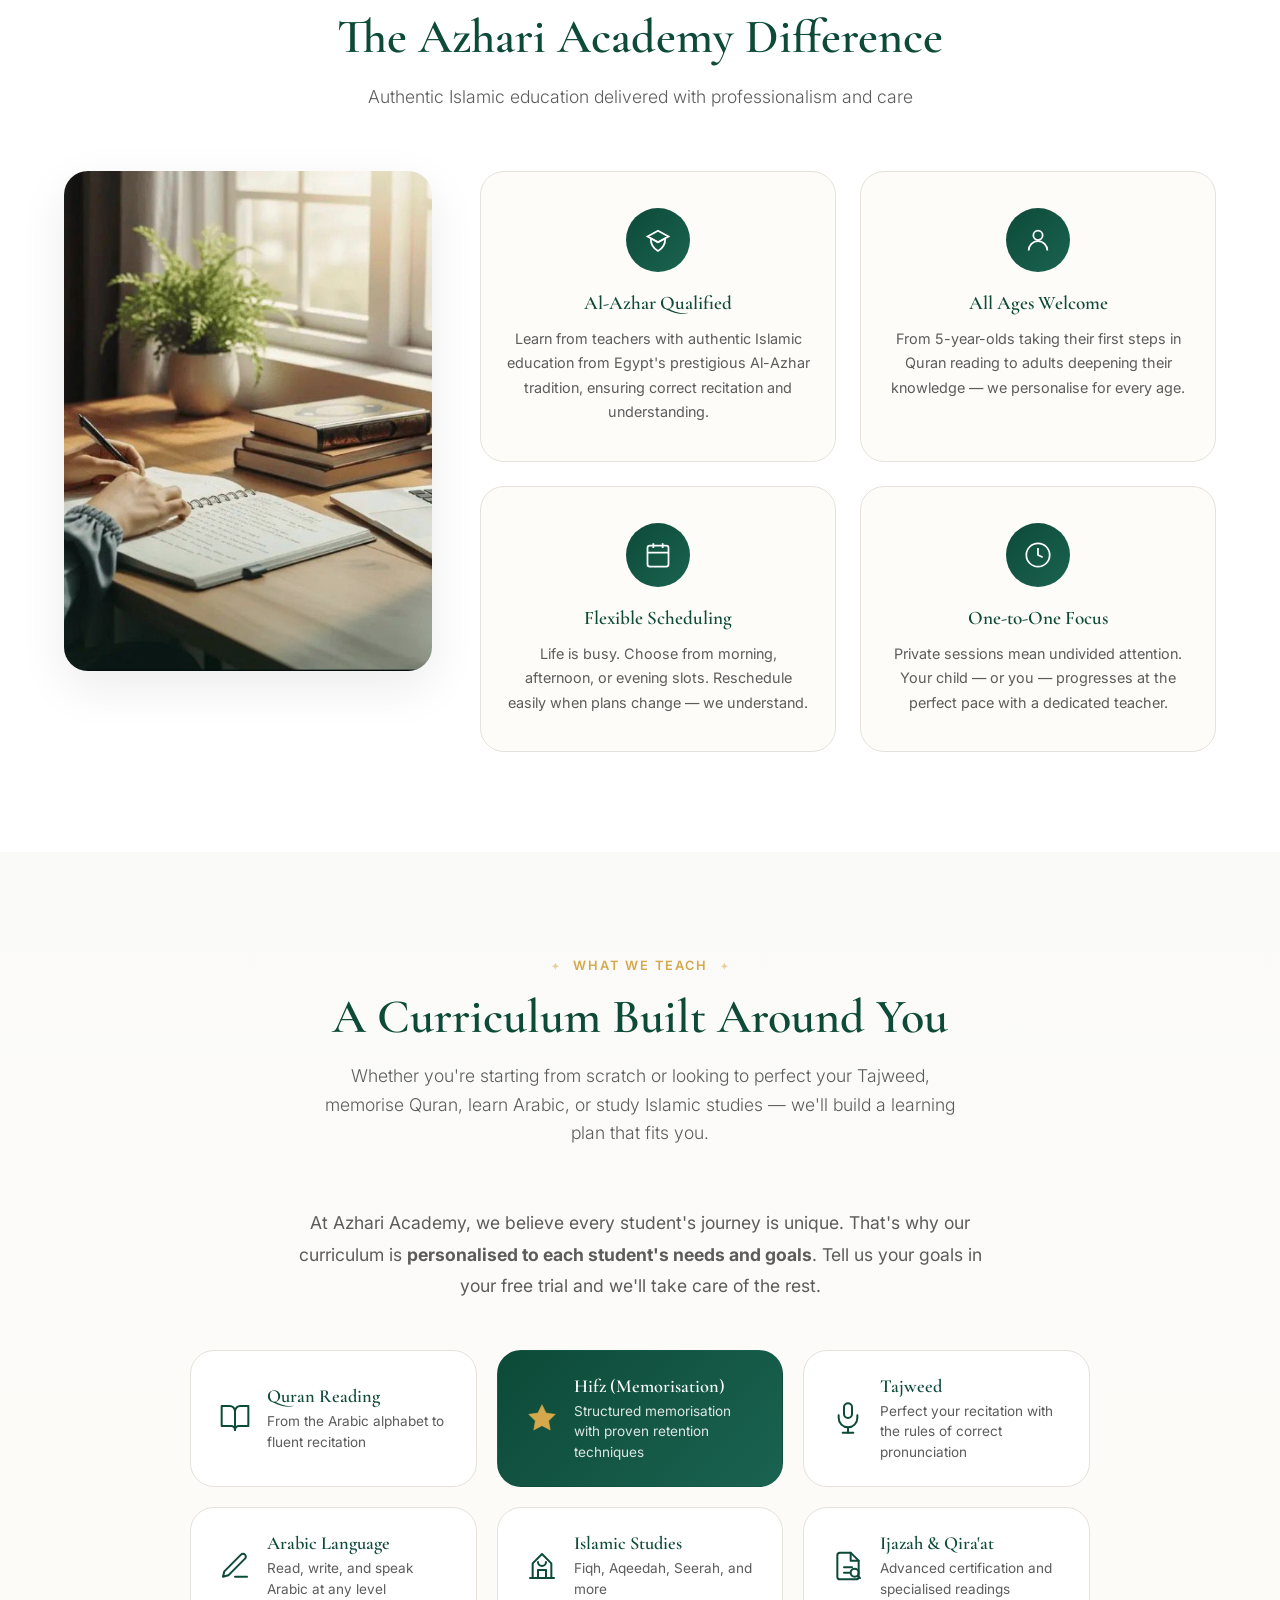
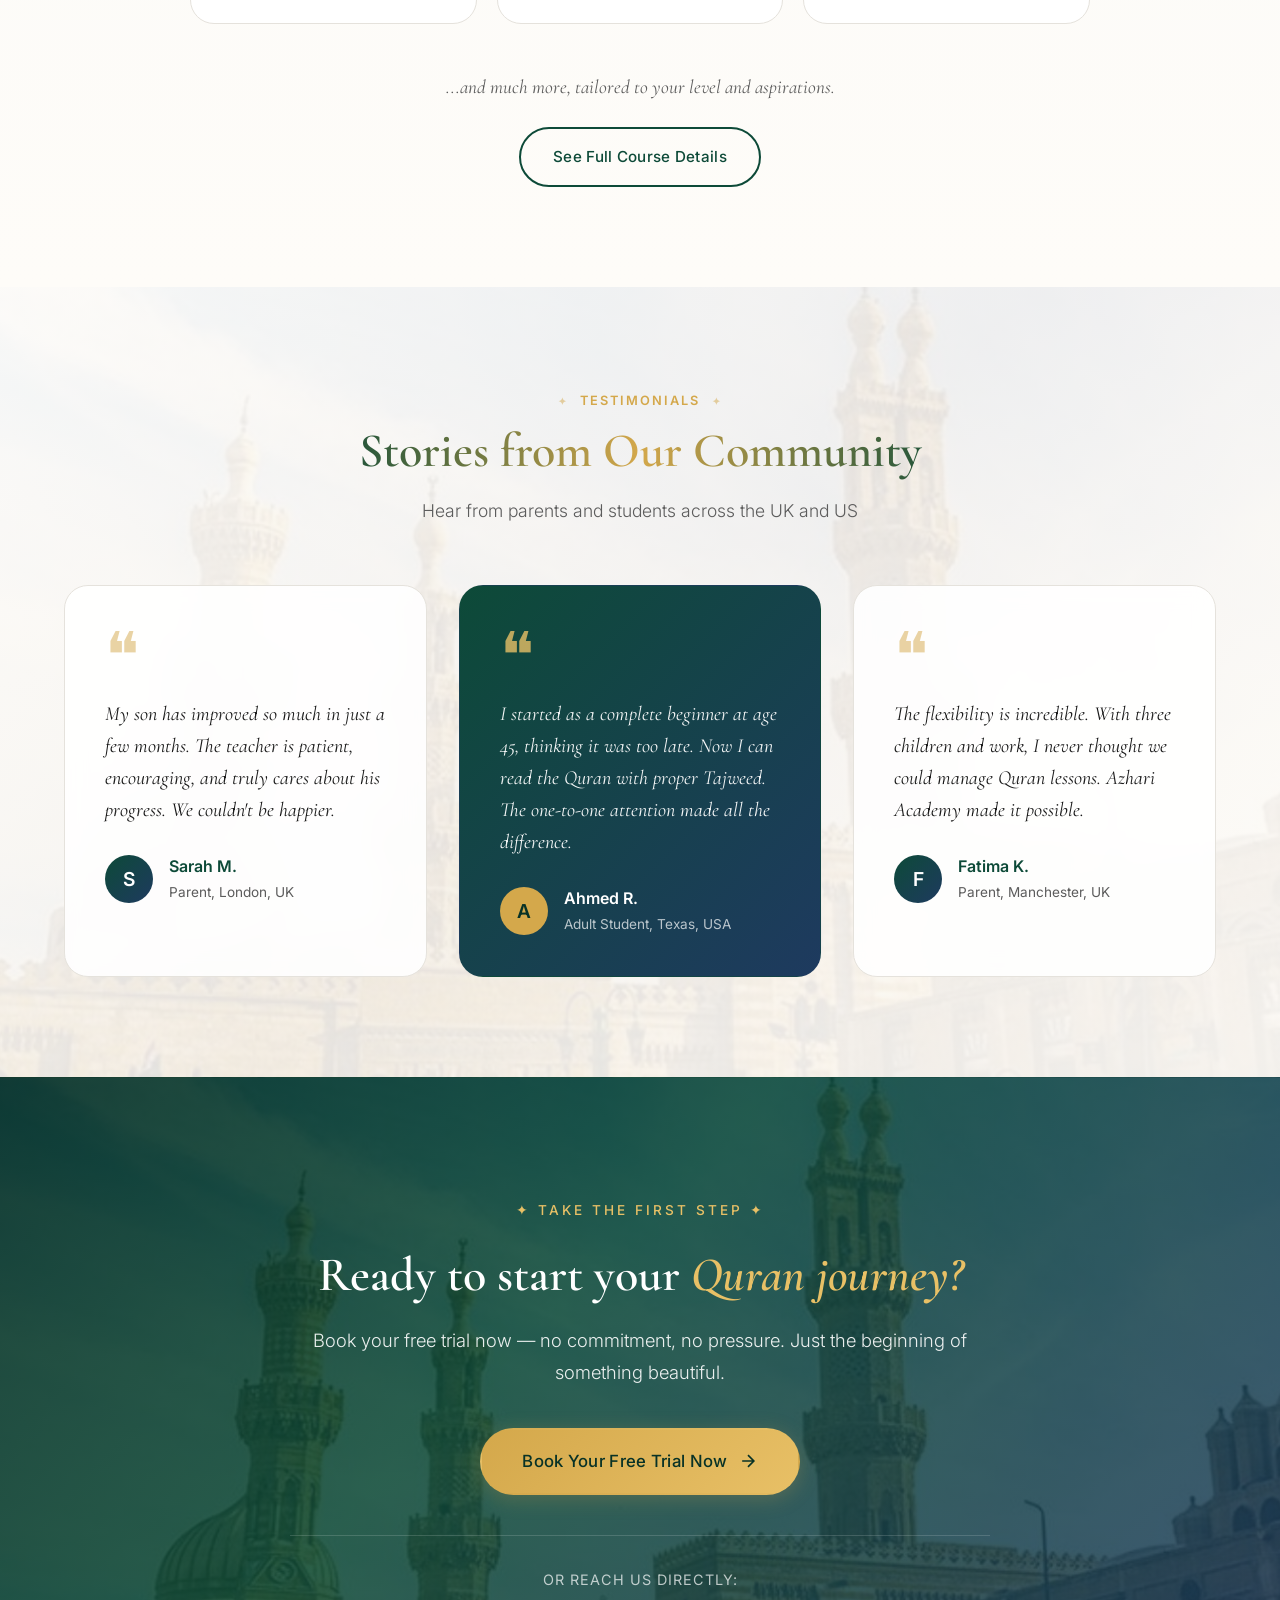
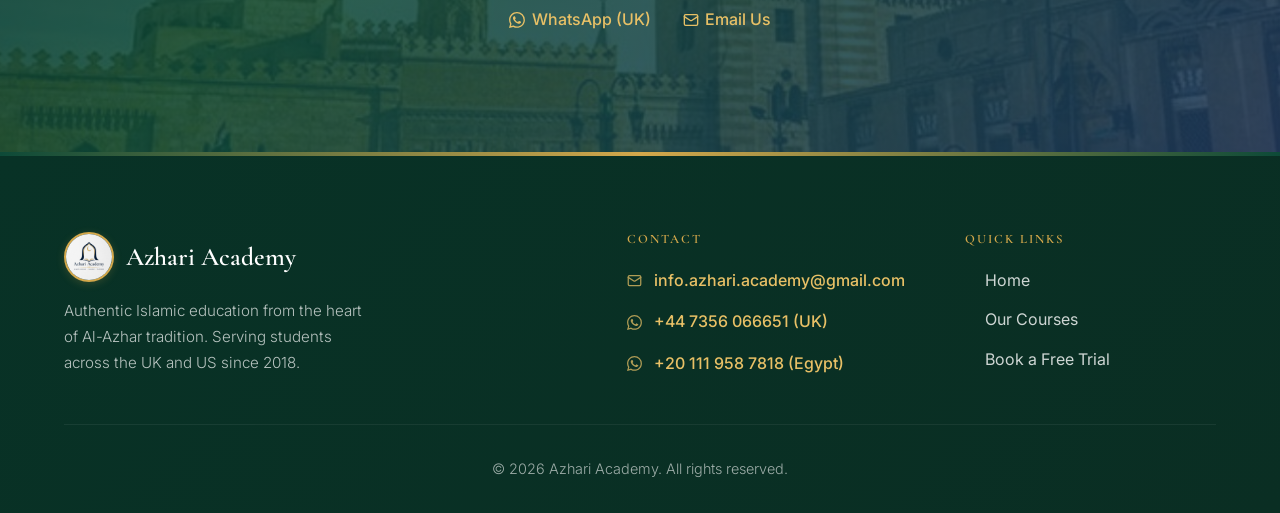
==== commit 8ba34750: "whatsapp logo change" ====
--- a/index.html
+++ b/index.html
@@ -71,9 +71,7 @@
                     </a>
                     <a href="https://wa.me/447356066651" class="btn btn-whatsapp liquid-btn" id="hero-cta-whatsapp"
                         target="_blank">
-                        <svg width="20" height="20" viewBox="0 0 24 24" fill="currentColor">
-                            <path
-                                d="M17.472 14.382c-.297-.149-1.758-.867-2.03-.967-.273-.099-.471-.148-.67.15-.197.297-.767.966-.94 1.164-.173.199-.347.223-.644.075-.297-.15-1.255-.463-2.39-1.475-.883-.788-1.48-1.761-1.653-2.059-.173-.297-.018-.458.13-.606.134-.133.298-.347.446-.52.149-.174.198-.298.298-.497.099-.198.05-.371-.025-.52-.075-.149-.669-1.612-.916-2.207-.242-.579-.487-.5-.669-.51-.173-.008-.371-.01-.57-.01-.198 0-.52.074-.792.372-.272.297-1.04 1.016-1.04 2.479 0 1.462 1.065 2.875 1.213 3.074.149.198 2.096 3.2 5.077 4.487.709.306 1.262.489 1.694.625.712.227 1.36.195 1.871.118.571-.085 1.758-.719 2.006-1.413.248-.694.248-1.289.173-1.413-.074-.124-.272-.198-.57-.347m-5.421 5.839h-.004c-1.107 0-2.197-.294-3.152-.851l-.226-.134-2.347 1.21.625-2.421-.148-.236c-.589-.965-.903-2.091-.903-3.262 0-3.483 2.836-6.318 6.318-6.318 1.688 0 3.273.658 4.466 1.851 1.193 1.193 1.85 2.778 1.85 4.465 0 3.488-2.835 6.323-6.323 6.323M12 2C6.486 2 2 6.486 2 12c0 2.21.593 4.32 1.688 6.148L2 22l4.04-1.606C7.74 21.426 9.816 22 12 22c5.514 0 10-4.486 10-10S17.514 2 12 2" />
+                        <svg width="20" height="20" viewBox="0 0 16 16" fill="currentColor"><path d="M13.601 2.326A7.85 7.85 0 0 0 7.994 0C3.627 0 .068 3.558.064 7.926c0 1.399.366 2.76 1.057 3.965L0 16l4.204-1.102a7.9 7.9 0 0 0 3.79.965h.004c4.368 0 7.926-3.558 7.93-7.93A7.9 7.9 0 0 0 13.6 2.326zM7.994 14.521a6.6 6.6 0 0 1-3.356-.92l-.24-.144-2.494.654.666-2.433-.156-.251a6.56 6.56 0 0 1-1.007-3.505c0-3.626 2.957-6.584 6.591-6.584a6.56 6.56 0 0 1 4.66 1.931 6.56 6.56 0 0 1 1.928 4.66c-.004 3.639-2.961 6.592-6.592 6.592m3.615-4.934c-.197-.099-1.17-.578-1.353-.646-.182-.065-.315-.099-.445.099-.133.197-.513.646-.627.775-.114.133-.232.148-.43.05-.197-.1-.836-.308-1.592-.985-.59-.525-.985-1.175-1.103-1.372-.114-.198-.011-.304.088-.403.087-.088.197-.232.296-.346.1-.114.133-.198.198-.33.065-.134.034-.248-.015-.347-.05-.099-.445-1.076-.612-1.47-.16-.389-.323-.335-.445-.34-.114-.007-.247-.007-.38-.007a.73.73 0 0 0-.529.247c-.182.198-.691.677-.691 1.654s.71 1.916.81 2.049c.098.133 1.394 2.132 3.383 2.992.47.205.84.326 1.129.418.475.152.904.129 1.246.08.38-.058 1.171-.48 1.338-.943.164-.464.164-.86.114-.943-.049-.084-.182-.133-.38-.232"/>
                         </svg>
                         <span>Book Free Trial on WhatsApp</span>
                     </a>
@@ -381,9 +379,7 @@
                     <p>Or reach us directly:</p>
                     <div class="cta-contact-links">
                         <a href="https://wa.me/447356066651" target="_blank">
-                            <svg width="16" height="16" viewBox="0 0 24 24" fill="currentColor">
-                                <path
-                                    d="M17.472 14.382c-.297-.149-1.758-.867-2.03-.967-.273-.099-.471-.148-.67.15-.197.297-.767.966-.94 1.164-.173.199-.347.223-.644.075-.297-.15-1.255-.463-2.39-1.475-.883-.788-1.48-1.761-1.653-2.059-.173-.297-.018-.458.13-.606.134-.133.298-.347.446-.52.149-.174.198-.298.298-.497.099-.198.05-.371-.025-.52-.075-.149-.669-1.612-.916-2.207-.242-.579-.487-.5-.669-.51-.173-.008-.371-.01-.57-.01-.198 0-.52.074-.792.372-.272.297-1.04 1.016-1.04 2.479 0 1.462 1.065 2.875 1.213 3.074.149.198 2.096 3.2 5.077 4.487.709.306 1.262.489 1.694.625.712.227 1.36.195 1.871.118.571-.085 1.758-.719 2.006-1.413.248-.694.248-1.289.173-1.413-.074-.124-.272-.198-.57-.347m-5.421 5.839h-.004c-1.107 0-2.197-.294-3.152-.851l-.226-.134-2.347 1.21.625-2.421-.148-.236c-.589-.965-.903-2.091-.903-3.262 0-3.483 2.836-6.318 6.318-6.318 1.688 0 3.273.658 4.466 1.851 1.193 1.193 1.85 2.778 1.85 4.465 0 3.488-2.835 6.323-6.323 6.323M12 2C6.486 2 2 6.486 2 12c0 2.21.593 4.32 1.688 6.148L2 22l4.04-1.606C7.74 21.426 9.816 22 12 22c5.514 0 10-4.486 10-10S17.514 2 12 2" />
+                            <svg width="16" height="16" viewBox="0 0 16 16" fill="currentColor"><path d="M13.601 2.326A7.85 7.85 0 0 0 7.994 0C3.627 0 .068 3.558.064 7.926c0 1.399.366 2.76 1.057 3.965L0 16l4.204-1.102a7.9 7.9 0 0 0 3.79.965h.004c4.368 0 7.926-3.558 7.93-7.93A7.9 7.9 0 0 0 13.6 2.326zM7.994 14.521a6.6 6.6 0 0 1-3.356-.92l-.24-.144-2.494.654.666-2.433-.156-.251a6.56 6.56 0 0 1-1.007-3.505c0-3.626 2.957-6.584 6.591-6.584a6.56 6.56 0 0 1 4.66 1.931 6.56 6.56 0 0 1 1.928 4.66c-.004 3.639-2.961 6.592-6.592 6.592m3.615-4.934c-.197-.099-1.17-.578-1.353-.646-.182-.065-.315-.099-.445.099-.133.197-.513.646-.627.775-.114.133-.232.148-.43.05-.197-.1-.836-.308-1.592-.985-.59-.525-.985-1.175-1.103-1.372-.114-.198-.011-.304.088-.403.087-.088.197-.232.296-.346.1-.114.133-.198.198-.33.065-.134.034-.248-.015-.347-.05-.099-.445-1.076-.612-1.47-.16-.389-.323-.335-.445-.34-.114-.007-.247-.007-.38-.007a.73.73 0 0 0-.529.247c-.182.198-.691.677-.691 1.654s.71 1.916.81 2.049c.098.133 1.394 2.132 3.383 2.992.47.205.84.326 1.129.418.475.152.904.129 1.246.08.38-.058 1.171-.48 1.338-.943.164-.464.164-.86.114-.943-.049-.084-.182-.133-.38-.232"/>
                             </svg>
                             WhatsApp (UK)
                         </a>
@@ -425,16 +421,12 @@
                             <a href="mailto:info.azhari.academy@gmail.com">info.azhari.academy@gmail.com</a>
                         </p>
                         <p>
-                            <svg width="15" height="15" viewBox="0 0 24 24" fill="currentColor">
-                                <path
-                                    d="M17.472 14.382c-.297-.149-1.758-.867-2.03-.967-.273-.099-.471-.148-.67.15-.197.297-.767.966-.94 1.164-.173.199-.347.223-.644.075-.297-.15-1.255-.463-2.39-1.475-.883-.788-1.48-1.761-1.653-2.059-.173-.297-.018-.458.13-.606.134-.133.298-.347.446-.52.149-.174.198-.298.298-.497.099-.198.05-.371-.025-.52-.075-.149-.669-1.612-.916-2.207-.242-.579-.487-.5-.669-.51-.173-.008-.371-.01-.57-.01-.198 0-.52.074-.792.372-.272.297-1.04 1.016-1.04 2.479 0 1.462 1.065 2.875 1.213 3.074.149.198 2.096 3.2 5.077 4.487.709.306 1.262.489 1.694.625.712.227 1.36.195 1.871.118.571-.085 1.758-.719 2.006-1.413.248-.694.248-1.289.173-1.413-.074-.124-.272-.198-.57-.347m-5.421 5.839h-.004c-1.107 0-2.197-.294-3.152-.851l-.226-.134-2.347 1.21.625-2.421-.148-.236c-.589-.965-.903-2.091-.903-3.262 0-3.483 2.836-6.318 6.318-6.318 1.688 0 3.273.658 4.466 1.851 1.193 1.193 1.85 2.778 1.85 4.465 0 3.488-2.835 6.323-6.323 6.323M12 2C6.486 2 2 6.486 2 12c0 2.21.593 4.32 1.688 6.148L2 22l4.04-1.606C7.74 21.426 9.816 22 12 22c5.514 0 10-4.486 10-10S17.514 2 12 2" />
+                            <svg width="15" height="15" viewBox="0 0 16 16" fill="currentColor"><path d="M13.601 2.326A7.85 7.85 0 0 0 7.994 0C3.627 0 .068 3.558.064 7.926c0 1.399.366 2.76 1.057 3.965L0 16l4.204-1.102a7.9 7.9 0 0 0 3.79.965h.004c4.368 0 7.926-3.558 7.93-7.93A7.9 7.9 0 0 0 13.6 2.326zM7.994 14.521a6.6 6.6 0 0 1-3.356-.92l-.24-.144-2.494.654.666-2.433-.156-.251a6.56 6.56 0 0 1-1.007-3.505c0-3.626 2.957-6.584 6.591-6.584a6.56 6.56 0 0 1 4.66 1.931 6.56 6.56 0 0 1 1.928 4.66c-.004 3.639-2.961 6.592-6.592 6.592m3.615-4.934c-.197-.099-1.17-.578-1.353-.646-.182-.065-.315-.099-.445.099-.133.197-.513.646-.627.775-.114.133-.232.148-.43.05-.197-.1-.836-.308-1.592-.985-.59-.525-.985-1.175-1.103-1.372-.114-.198-.011-.304.088-.403.087-.088.197-.232.296-.346.1-.114.133-.198.198-.33.065-.134.034-.248-.015-.347-.05-.099-.445-1.076-.612-1.47-.16-.389-.323-.335-.445-.34-.114-.007-.247-.007-.38-.007a.73.73 0 0 0-.529.247c-.182.198-.691.677-.691 1.654s.71 1.916.81 2.049c.098.133 1.394 2.132 3.383 2.992.47.205.84.326 1.129.418.475.152.904.129 1.246.08.38-.058 1.171-.48 1.338-.943.164-.464.164-.86.114-.943-.049-.084-.182-.133-.38-.232"/>
                             </svg>
                             <a href="https://wa.me/447356066651" target="_blank">+44 7356 066651 (UK)</a>
                         </p>
                         <p>
-                            <svg width="15" height="15" viewBox="0 0 24 24" fill="currentColor">
-                                <path
-                                    d="M17.472 14.382c-.297-.149-1.758-.867-2.03-.967-.273-.099-.471-.148-.67.15-.197.297-.767.966-.94 1.164-.173.199-.347.223-.644.075-.297-.15-1.255-.463-2.39-1.475-.883-.788-1.48-1.761-1.653-2.059-.173-.297-.018-.458.13-.606.134-.133.298-.347.446-.52.149-.174.198-.298.298-.497.099-.198.05-.371-.025-.52-.075-.149-.669-1.612-.916-2.207-.242-.579-.487-.5-.669-.51-.173-.008-.371-.01-.57-.01-.198 0-.52.074-.792.372-.272.297-1.04 1.016-1.04 2.479 0 1.462 1.065 2.875 1.213 3.074.149.198 2.096 3.2 5.077 4.487.709.306 1.262.489 1.694.625.712.227 1.36.195 1.871.118.571-.085 1.758-.719 2.006-1.413.248-.694.248-1.289.173-1.413-.074-.124-.272-.198-.57-.347m-5.421 5.839h-.004c-1.107 0-2.197-.294-3.152-.851l-.226-.134-2.347 1.21.625-2.421-.148-.236c-.589-.965-.903-2.091-.903-3.262 0-3.483 2.836-6.318 6.318-6.318 1.688 0 3.273.658 4.466 1.851 1.193 1.193 1.85 2.778 1.85 4.465 0 3.488-2.835 6.323-6.323 6.323M12 2C6.486 2 2 6.486 2 12c0 2.21.593 4.32 1.688 6.148L2 22l4.04-1.606C7.74 21.426 9.816 22 12 22c5.514 0 10-4.486 10-10S17.514 2 12 2" />
+                            <svg width="15" height="15" viewBox="0 0 16 16" fill="currentColor"><path d="M13.601 2.326A7.85 7.85 0 0 0 7.994 0C3.627 0 .068 3.558.064 7.926c0 1.399.366 2.76 1.057 3.965L0 16l4.204-1.102a7.9 7.9 0 0 0 3.79.965h.004c4.368 0 7.926-3.558 7.93-7.93A7.9 7.9 0 0 0 13.6 2.326zM7.994 14.521a6.6 6.6 0 0 1-3.356-.92l-.24-.144-2.494.654.666-2.433-.156-.251a6.56 6.56 0 0 1-1.007-3.505c0-3.626 2.957-6.584 6.591-6.584a6.56 6.56 0 0 1 4.66 1.931 6.56 6.56 0 0 1 1.928 4.66c-.004 3.639-2.961 6.592-6.592 6.592m3.615-4.934c-.197-.099-1.17-.578-1.353-.646-.182-.065-.315-.099-.445.099-.133.197-.513.646-.627.775-.114.133-.232.148-.43.05-.197-.1-.836-.308-1.592-.985-.59-.525-.985-1.175-1.103-1.372-.114-.198-.011-.304.088-.403.087-.088.197-.232.296-.346.1-.114.133-.198.198-.33.065-.134.034-.248-.015-.347-.05-.099-.445-1.076-.612-1.47-.16-.389-.323-.335-.445-.34-.114-.007-.247-.007-.38-.007a.73.73 0 0 0-.529.247c-.182.198-.691.677-.691 1.654s.71 1.916.81 2.049c.098.133 1.394 2.132 3.383 2.992.47.205.84.326 1.129.418.475.152.904.129 1.246.08.38-.058 1.171-.48 1.338-.943.164-.464.164-.86.114-.943-.049-.084-.182-.133-.38-.232"/>
                             </svg>
                             <a href="https://wa.me/201119587818" target="_blank">+20 111 958 7818 (Egypt)</a>
                         </p>
@@ -457,9 +449,7 @@
 
     <!-- Floating WhatsApp Button -->
     <a href="https://wa.me/447356066651" class="whatsapp-float" target="_blank" aria-label="Message us on WhatsApp">
-        <svg viewBox="0 0 24 24" fill="currentColor">
-            <path
-                d="M17.472 14.382c-.297-.149-1.758-.867-2.03-.967-.273-.099-.471-.148-.67.15-.197.297-.767.966-.94 1.164-.173.199-.347.223-.644.075-.297-.15-1.255-.463-2.39-1.475-.883-.788-1.48-1.761-1.653-2.059-.173-.297-.018-.458.13-.606.134-.133.298-.347.446-.52.149-.174.198-.298.298-.497.099-.198.05-.371-.025-.52-.075-.149-.669-1.612-.916-2.207-.242-.579-.487-.5-.669-.51-.173-.008-.371-.01-.57-.01-.198 0-.52.074-.792.372-.272.297-1.04 1.016-1.04 2.479 0 1.462 1.065 2.875 1.213 3.074.149.198 2.096 3.2 5.077 4.487.709.306 1.262.489 1.694.625.712.227 1.36.195 1.871.118.571-.085 1.758-.719 2.006-1.413.248-.694.248-1.289.173-1.413-.074-.124-.272-.198-.57-.347m-5.421 5.839h-.004c-1.107 0-2.197-.294-3.152-.851l-.226-.134-2.347 1.21.625-2.421-.148-.236c-.589-.965-.903-2.091-.903-3.262 0-3.483 2.836-6.318 6.318-6.318 1.688 0 3.273.658 4.466 1.851 1.193 1.193 1.85 2.778 1.85 4.465 0 3.488-2.835 6.323-6.323 6.323M12 2C6.486 2 2 6.486 2 12c0 2.21.593 4.32 1.688 6.148L2 22l4.04-1.606C7.74 21.426 9.816 22 12 22c5.514 0 10-4.486 10-10S17.514 2 12 2" />
+        <svg viewBox="0 0 16 16" fill="currentColor"><path d="M13.601 2.326A7.85 7.85 0 0 0 7.994 0C3.627 0 .068 3.558.064 7.926c0 1.399.366 2.76 1.057 3.965L0 16l4.204-1.102a7.9 7.9 0 0 0 3.79.965h.004c4.368 0 7.926-3.558 7.93-7.93A7.9 7.9 0 0 0 13.6 2.326zM7.994 14.521a6.6 6.6 0 0 1-3.356-.92l-.24-.144-2.494.654.666-2.433-.156-.251a6.56 6.56 0 0 1-1.007-3.505c0-3.626 2.957-6.584 6.591-6.584a6.56 6.56 0 0 1 4.66 1.931 6.56 6.56 0 0 1 1.928 4.66c-.004 3.639-2.961 6.592-6.592 6.592m3.615-4.934c-.197-.099-1.17-.578-1.353-.646-.182-.065-.315-.099-.445.099-.133.197-.513.646-.627.775-.114.133-.232.148-.43.05-.197-.1-.836-.308-1.592-.985-.59-.525-.985-1.175-1.103-1.372-.114-.198-.011-.304.088-.403.087-.088.197-.232.296-.346.1-.114.133-.198.198-.33.065-.134.034-.248-.015-.347-.05-.099-.445-1.076-.612-1.47-.16-.389-.323-.335-.445-.34-.114-.007-.247-.007-.38-.007a.73.73 0 0 0-.529.247c-.182.198-.691.677-.691 1.654s.71 1.916.81 2.049c.098.133 1.394 2.132 3.383 2.992.47.205.84.326 1.129.418.475.152.904.129 1.246.08.38-.058 1.171-.48 1.338-.943.164-.464.164-.86.114-.943-.049-.084-.182-.133-.38-.232"/>
         </svg>
     </a>
 
--- a/css/style.css
+++ b/css/style.css
@@ -35,6 +35,10 @@
     padding: 0;
 }
 
+svg {
+    flex-shrink: 0;
+}
+
 html {
     scroll-behavior: smooth;
 }
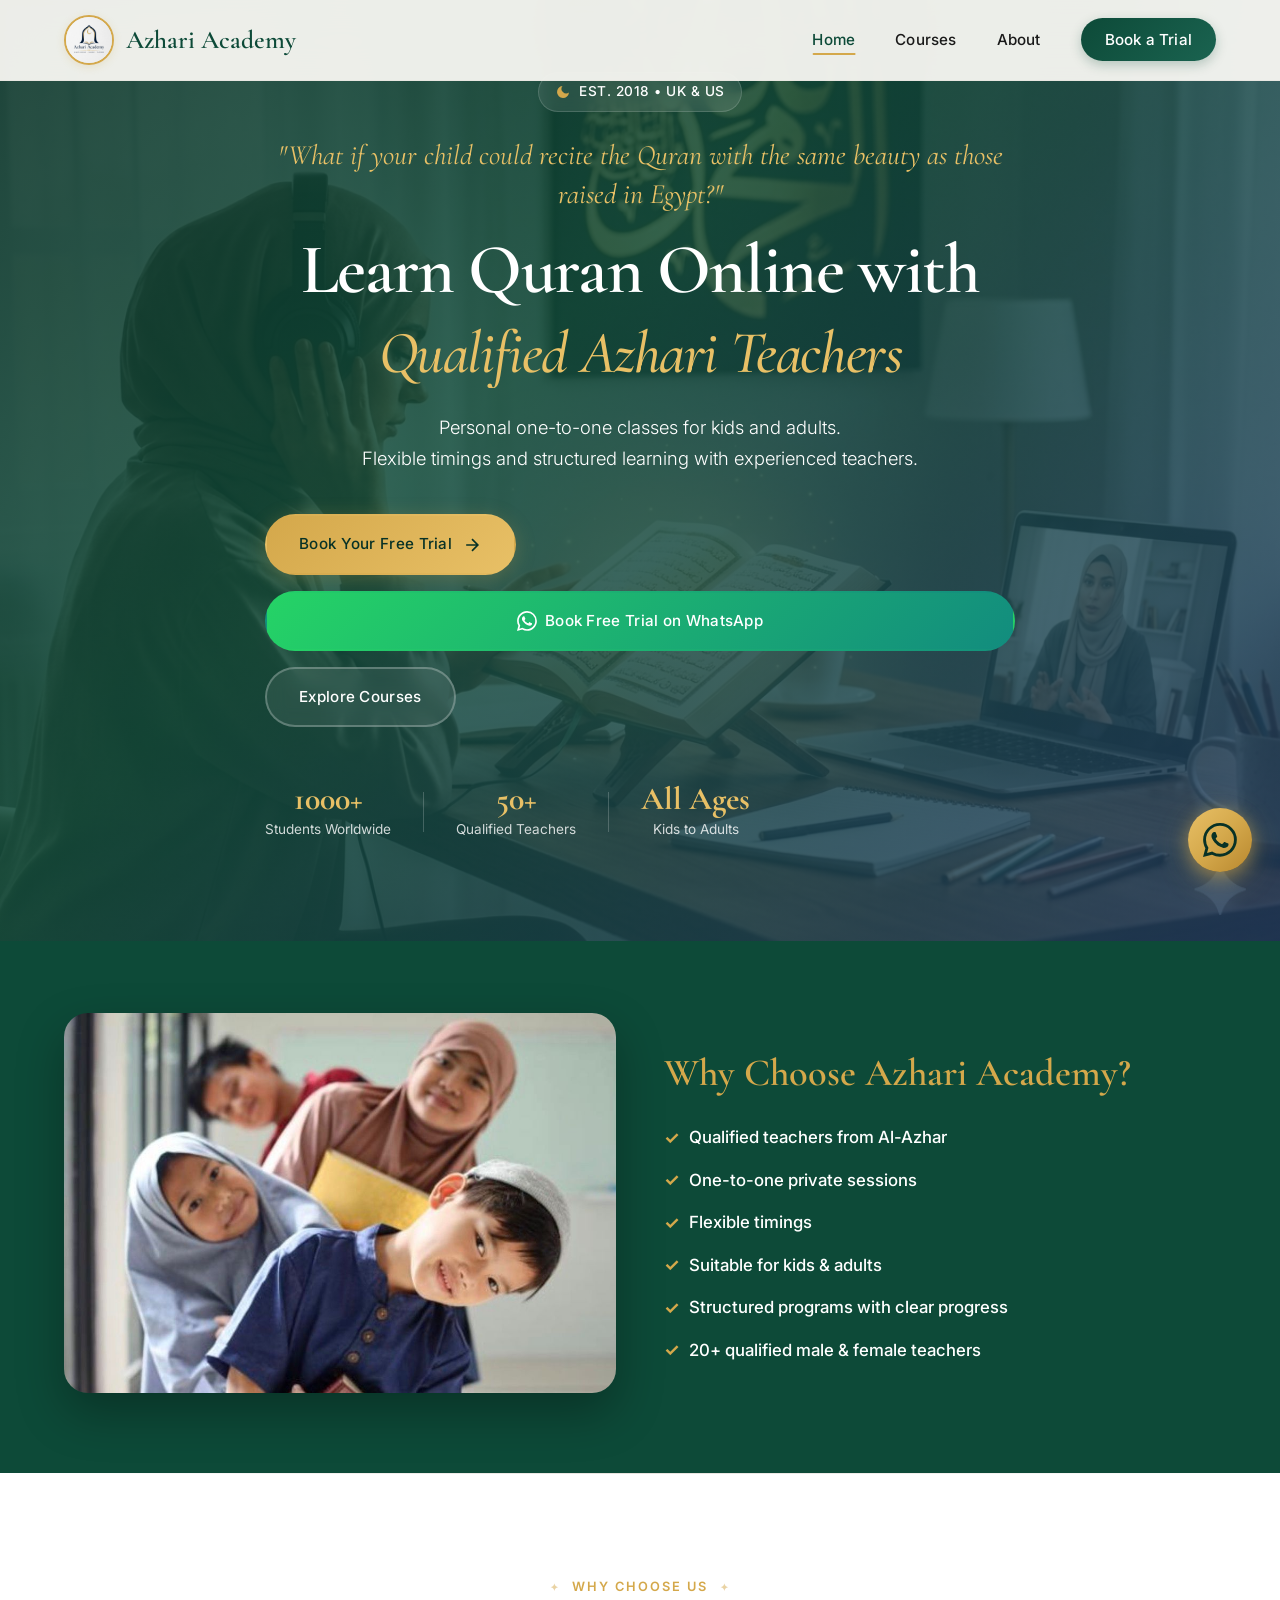
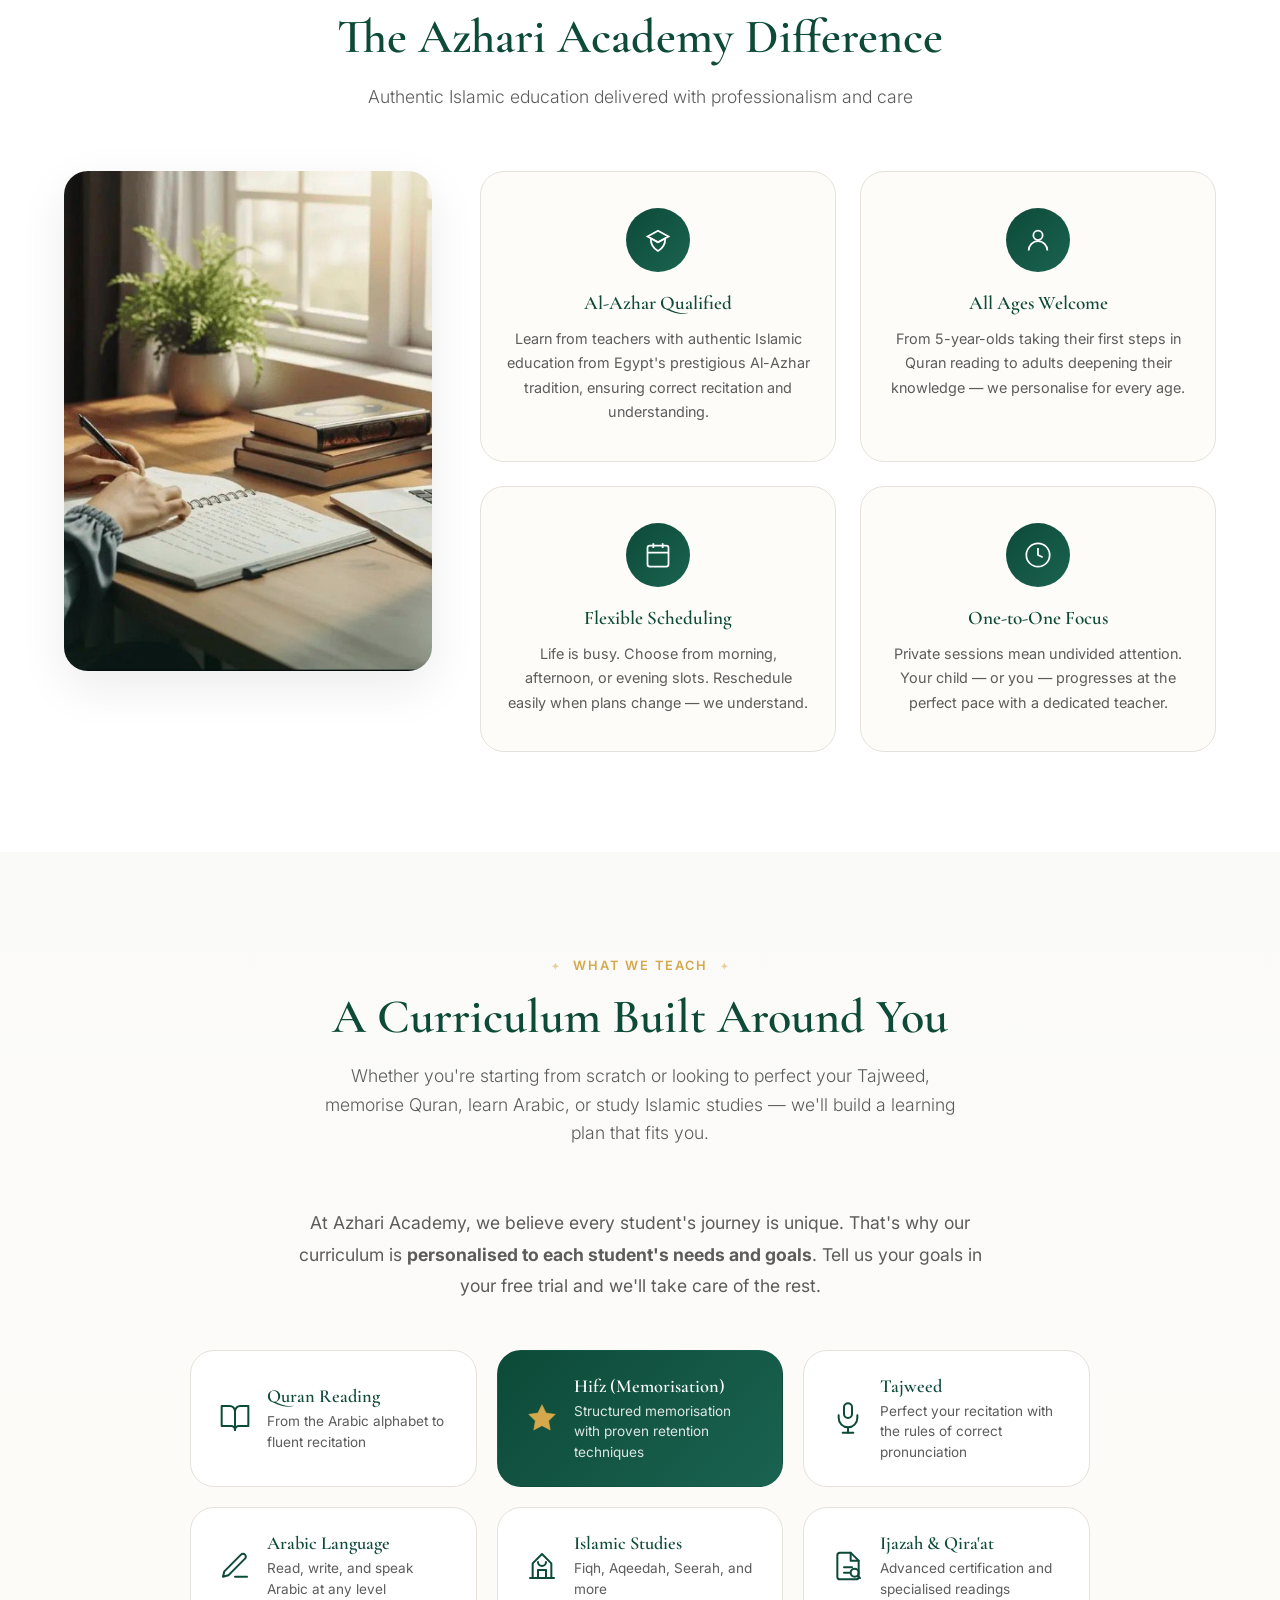
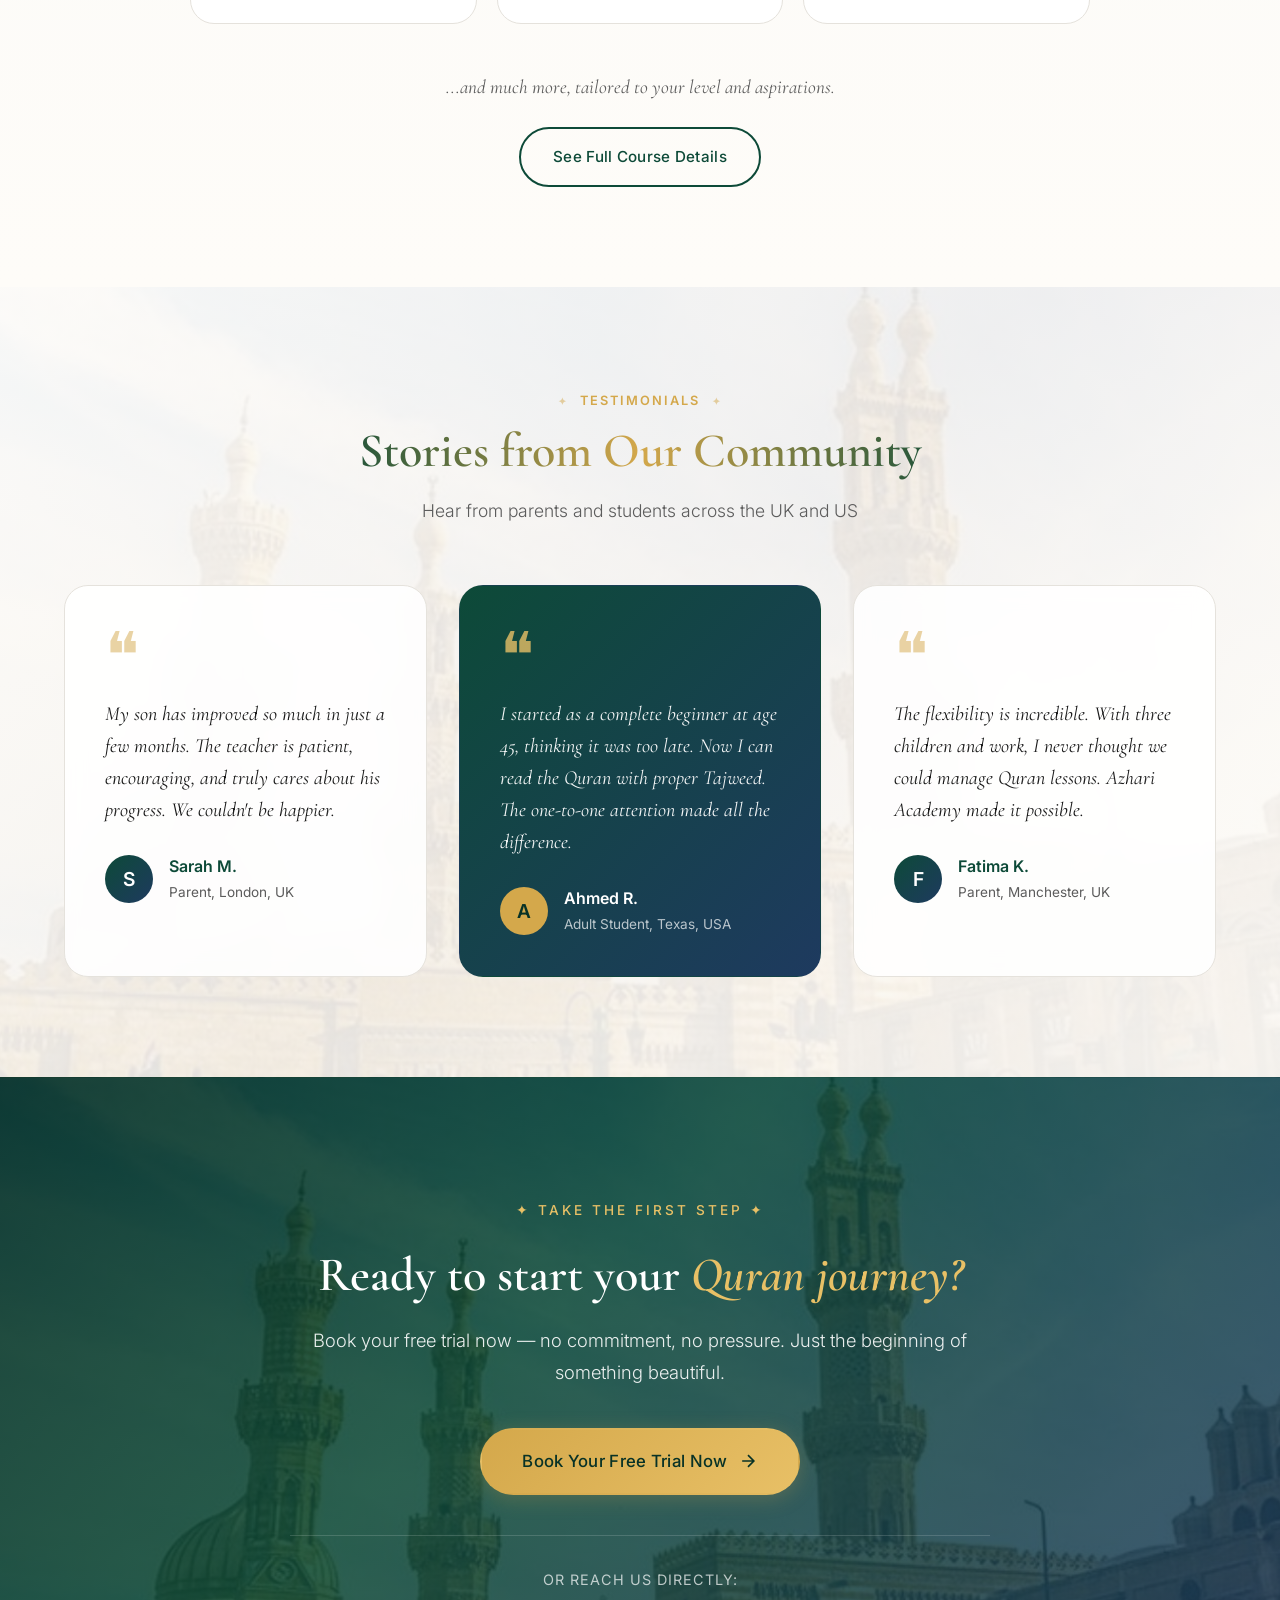
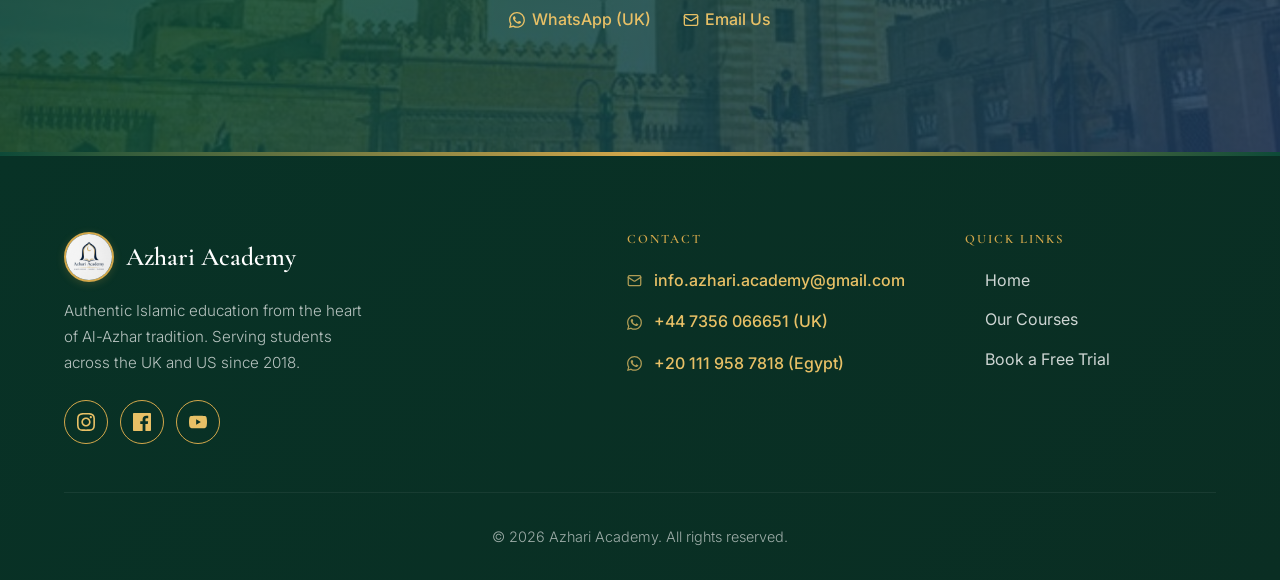
==== commit fd713a49: "Fix incorrect og:url domain and add social media footer links og:url pointed to azhariacademy.com (a" ====
--- a/index.html
+++ b/index.html
@@ -13,7 +13,7 @@
     <meta property="og:description"
         content="Online Quran and Arabic courses with qualified Egyptian teachers. Free trial available.">
     <meta property="og:type" content="website">
-    <meta property="og:url" content="https://azhariacademy.com">
+    <meta property="og:url" content="https://azhariacademy.org">
 
     <link rel="stylesheet" href="css/style.css">
     <link rel="preconnect" href="https://fonts.googleapis.com">
@@ -408,6 +408,29 @@
                     </a>
                     <p class="tagline">Authentic Islamic education from the heart of Al-Azhar tradition. Serving
                         students across the UK and US since 2018.</p>
+                    <div class="footer-social">
+                        <a href="https://www.instagram.com/azhari.academy" class="social-icon" target="_blank"
+                            rel="noopener noreferrer" aria-label="Follow Azhari Academy on Instagram">
+                            <svg viewBox="0 0 24 24" fill="currentColor">
+                                <path
+                                    d="M12 2.163c3.204 0 3.584.012 4.85.07 3.252.148 4.771 1.691 4.919 4.919.058 1.265.069 1.645.069 4.849 0 3.205-.012 3.584-.069 4.849-.149 3.225-1.664 4.771-4.919 4.919-1.266.058-1.644.07-4.85.07-3.204 0-3.584-.012-4.849-.07-3.26-.149-4.771-1.699-4.919-4.92-.058-1.265-.07-1.644-.07-4.849 0-3.204.013-3.583.07-4.849.149-3.227 1.664-4.771 4.919-4.919 1.266-.057 1.645-.069 4.849-.069zm0-2.163c-3.259 0-3.667.014-4.947.072-4.358.2-6.78 2.618-6.98 6.98-.059 1.281-.073 1.689-.073 4.948 0 3.259.014 3.668.072 4.948.2 4.358 2.618 6.78 6.98 6.98 1.281.058 1.689.072 4.948.072 3.259 0 3.668-.014 4.948-.072 4.354-.2 6.782-2.618 6.979-6.98.059-1.28.073-1.689.073-4.948 0-3.259-.014-3.667-.072-4.947-.196-4.354-2.617-6.78-6.979-6.98-1.281-.059-1.69-.073-4.949-.073zm0 5.838c-3.403 0-6.162 2.759-6.162 6.162s2.759 6.162 6.162 6.162 6.162-2.759 6.162-6.162-2.759-6.162-6.162-6.162zm0 10.162c-2.209 0-4-1.79-4-4 0-2.209 1.791-4 4-4s4 1.791 4 4c0 2.21-1.791 4-4 4zm6.406-11.845c-.796 0-1.441.645-1.441 1.44s.645 1.44 1.441 1.44c.795 0 1.439-.645 1.439-1.44s-.644-1.44-1.439-1.44z" />
+                            </svg>
+                        </a>
+                        <a href="https://www.facebook.com/share/183Nq3Cr8b/" class="social-icon" target="_blank"
+                            rel="noopener noreferrer" aria-label="Follow Azhari Academy on Facebook">
+                            <svg viewBox="0 0 24 24" fill="currentColor">
+                                <path
+                                    d="M22.675 0h-21.35c-.732 0-1.325.593-1.325 1.325v21.351c0 .731.593 1.324 1.325 1.324h11.495v-9.294h-3.128v-3.622h3.128v-2.671c0-3.1 1.893-4.788 4.659-4.788 1.325 0 2.463.099 2.795.143v3.24l-1.918.001c-1.504 0-1.795.715-1.795 1.763v2.313h3.587l-.467 3.622h-3.12v9.293h6.116c.73 0 1.323-.593 1.323-1.325v-21.35c0-.732-.593-1.325-1.325-1.325z" />
+                            </svg>
+                        </a>
+                        <a href="https://youtube.com/@azhariacademy0" class="social-icon" target="_blank"
+                            rel="noopener noreferrer" aria-label="Subscribe to Azhari Academy on YouTube">
+                            <svg viewBox="0 0 24 24" fill="currentColor">
+                                <path
+                                    d="M23.498 6.186a2.994 2.994 0 0 0-2.107-2.117C19.505 3.545 12 3.545 12 3.545s-7.505 0-9.391.524A2.994 2.994 0 0 0 .502 6.186 31.26 31.26 0 0 0 0 12a31.26 31.26 0 0 0 .502 5.814 2.994 2.994 0 0 0 2.107 2.117c1.886.524 9.391.524 9.391.524s7.505 0 9.391-.524a2.994 2.994 0 0 0 2.107-2.117A31.26 31.26 0 0 0 24 12a31.26 31.26 0 0 0-.502-5.814zM9.545 15.568V8.432L15.818 12l-6.273 3.568z" />
+                            </svg>
+                        </a>
+                    </div>
                 </div>
                 <div class="footer-section">
                     <h4 class="footer-section-title">Contact</h4>
--- a/css/style.css
+++ b/css/style.css
@@ -1485,6 +1485,53 @@
     text-decoration: underline;
 }
 
+.footer-social {
+    display: flex;
+    gap: 12px;
+    margin-top: 24px;
+}
+
+.social-icon {
+    display: flex;
+    align-items: center;
+    justify-content: center;
+    width: 44px;
+    height: 44px;
+    border-radius: 50%;
+    border: 1.5px solid var(--color-secondary);
+    color: var(--color-secondary-light);
+    transition: background-color 200ms ease, color 200ms ease, transform 200ms ease, box-shadow 200ms ease;
+}
+
+.social-icon svg {
+    width: 18px;
+    height: 18px;
+}
+
+.social-icon:hover,
+.social-icon:focus-visible {
+    background-color: var(--color-secondary);
+    color: var(--color-primary-dark);
+    transform: translateY(-3px);
+    box-shadow: 0 6px 16px rgba(212, 168, 75, 0.35);
+}
+
+.social-icon:focus-visible {
+    outline: 2px solid var(--color-white);
+    outline-offset: 2px;
+}
+
+@media (prefers-reduced-motion: reduce) {
+    .social-icon {
+        transition: background-color 200ms ease, color 200ms ease;
+    }
+
+    .social-icon:hover,
+    .social-icon:focus-visible {
+        transform: none;
+    }
+}
+
 .footer-section-title {
     font-size: 0.8rem;
     font-weight: 600;
